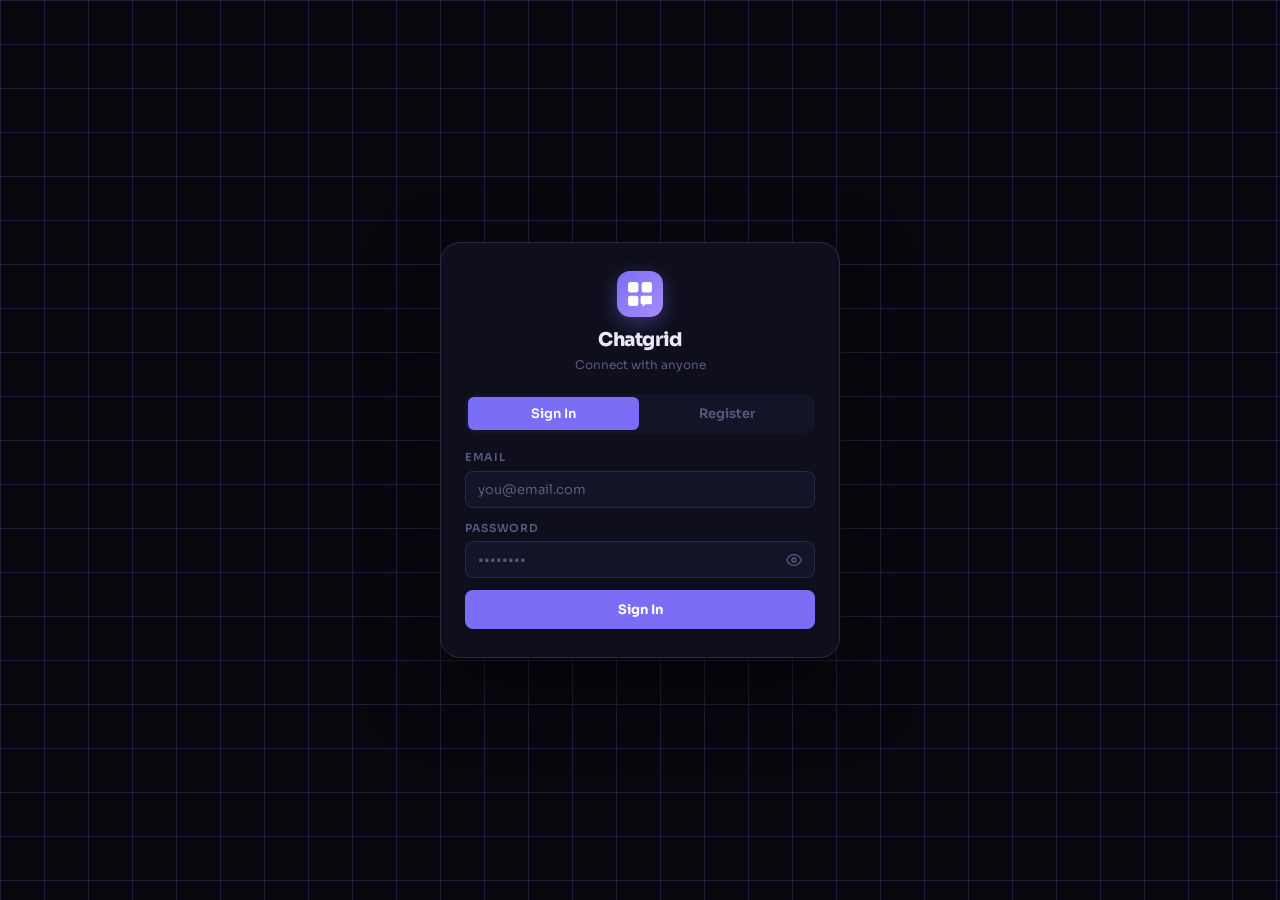
==== index.html @ e4e3095d "Add files via upload" ====
<!DOCTYPE html>
<html lang="en">
<head>
  <meta charset="UTF-8">
  <meta name="viewport" content="width=device-width, initial-scale=1.0">
  <title>Chatgrid</title>
  <link rel="manifest" href="manifest.json">
  <meta name="theme-color" content="#07070e">
  <link rel="apple-touch-icon" href="icon-192.png">
  <link rel="stylesheet" href="style.css">
</head>
<body class="auth-page">

<div class="auth-card">
  <div class="auth-logo">
    <div class="logo-mark">
      <svg width="26" height="26" viewBox="0 0 24 24" fill="white">
        <rect x="1" y="1" width="9.5" height="9.5" rx="2"/>
        <rect x="13.5" y="1" width="9.5" height="9.5" rx="2"/>
        <rect x="1" y="13.5" width="9.5" height="9.5" rx="2"/>
        <path d="M13.5 13.5h9.5v6.5a1.5 1.5 0 01-1.5 1.5H17l-2.5 2.5V21.5h-.5a1.5 1.5 0 01-1.5-1.5v-5a1.5 1.5 0 011.5-1.5z"/>
      </svg>
    </div>
    <h1>Chatgrid</h1>
    <p>Connect with anyone</p>
  </div>

  <div class="error-msg" id="error-msg"></div>

  <!-- STEP A: Email + Password -->
  <div class="step active" data-step="A">
    <div class="auth-tabs">
      <button class="auth-tab active" data-tab="login">Sign In</button>
      <button class="auth-tab" data-tab="register">Register</button>
    </div>

    <form id="login-form">
      <div class="form-group">
        <label>Email</label>
        <input type="email" id="login-email" placeholder="you@email.com" required autocomplete="email">
      </div>
      <div class="form-group">
        <label>Password</label>
        <div class="pw-wrap">
          <input type="password" id="login-password" placeholder="••••••••" required autocomplete="current-password">
          <button type="button" class="eye-btn" onclick="togglePw('login-password',this)" tabindex="-1">
            <svg class="eye-open" viewBox="0 0 24 24" fill="none" stroke="currentColor" stroke-width="2" width="16" height="16"><path d="M1 12s4-8 11-8 11 8 11 8-4 8-11 8-11-8-11-8z"/><circle cx="12" cy="12" r="3"/></svg>
            <svg class="eye-closed" style="display:none" viewBox="0 0 24 24" fill="none" stroke="currentColor" stroke-width="2" width="16" height="16"><path d="M17.94 17.94A10.07 10.07 0 0112 20c-7 0-11-8-11-8a18.45 18.45 0 015.06-5.94M9.9 4.24A9.12 9.12 0 0112 4c7 0 11 8 11 8a18.5 18.5 0 01-2.16 3.19m-6.72-1.07a3 3 0 11-4.24-4.24"/><line x1="1" y1="1" x2="23" y2="23"/></svg>
          </button>
        </div>
      </div>
      <button type="submit" class="btn">Sign In</button>
    </form>

    <form id="register-form" style="display:none">
      <div class="form-group">
        <label>Email</label>
        <input type="email" id="reg-email" placeholder="you@email.com" required autocomplete="email">
      </div>
      <div class="form-group">
        <label>Password</label>
        <div class="pw-wrap">
          <input type="password" id="reg-password" placeholder="Min 6 chars + 1 uppercase" required minlength="6">
          <button type="button" class="eye-btn" onclick="togglePw('reg-password',this)" tabindex="-1">
            <svg class="eye-open" viewBox="0 0 24 24" fill="none" stroke="currentColor" stroke-width="2" width="16" height="16"><path d="M1 12s4-8 11-8 11 8 11 8-4 8-11 8-11-8-11-8z"/><circle cx="12" cy="12" r="3"/></svg>
            <svg class="eye-closed" style="display:none" viewBox="0 0 24 24" fill="none" stroke="currentColor" stroke-width="2" width="16" height="16"><path d="M17.94 17.94A10.07 10.07 0 0112 20c-7 0-11-8-11-8a18.45 18.45 0 015.06-5.94M9.9 4.24A9.12 9.12 0 0112 4c7 0 11 8 11 8a18.5 18.5 0 01-2.16 3.19m-6.72-1.07a3 3 0 11-4.24-4.24"/><line x1="1" y1="1" x2="23" y2="23"/></svg>
          </button>
        </div>
        <div class="pw-hint">Needs at least one uppercase letter (A–Z)</div>
      </div>
      <button type="submit" class="btn">Continue →</button>
    </form>
  </div>

  <!-- STEP B: Avatar + Profile -->
  <div class="step" data-step="B">
    <div class="step-header">
      <h2>Set Up Your Profile</h2>
      <p>Pick an avatar and enter your name</p>
    </div>

    <form id="profile-form">
      <div class="avatar-preview-wrap">
        <img id="avatar-preview" src="" alt="avatar">
      </div>
      <div class="avatar-grid" id="avatar-grid"></div>

      <div class="form-group">
        <label>Name *</label>
        <input type="text" id="prof-name" placeholder="e.g. Juan" required maxlength="40">
      </div>
      <div class="form-group">
        <label>Middle Name <span class="optional">(optional)</span></label>
        <input type="text" id="prof-middle" placeholder="Optional" maxlength="40">
      </div>
      <div class="form-group">
        <label>Surname <span class="optional">(optional)</span></label>
        <input type="text" id="prof-surname" placeholder="Optional" maxlength="40">
      </div>

      <button type="submit" class="btn">Start Chatting ✦</button>
    </form>
  </div>

</div>

<script src="https://cdn.jsdelivr.net/npm/@supabase/supabase-js@2/dist/umd/supabase.min.js"></script>
<script src="config.js"></script>
<script src="app.js"></script>
</body>
</html>
---- style.css ----
/* ============================================================
   CHATGRID v4 — style.css
   ============================================================ */

@import url('https://fonts.googleapis.com/css2?family=Sora:wght@400;500;600;700;800&display=swap');

*, *::before, *::after { box-sizing: border-box; margin: 0; padding: 0; }

:root {
  --bg:      #07070e;
  --surface: #0e0e1c;
  --sur2:    #141428;
  --sur3:    #1a1a32;
  --border:  #1f1f3a;
  --bor2:    #2a2a48;
  --text:    #e8e8f8;
  --muted:   #5a5a80;
  --accent:  #7b6ef6;
  --acc2:    #5a50c8;
  --glow:    rgba(123,110,246,.18);
  --glow2:   rgba(123,110,246,.07);
  --online:  #22d47a;
  --danger:  #f04444;
  --nav-w:   60px;
  --nav-h:   58px;
  --panel-w: 275px;
  --font:    'Sora', system-ui, sans-serif;
  /* mobile keyboard: set by JS to visualViewport.height */
  --vh: 100vh;
}

html { height: 100%; }
body {
  font-family: var(--font);
  background: var(--bg);
  color: var(--text);
  font-size: 14px;
  line-height: 1.5;
  -webkit-font-smoothing: antialiased;
  overflow: hidden;
  height: 100%;
}

/* ============================================================
   AUTH PAGE
   ============================================================ */

.auth-page {
  display: flex; align-items: center; justify-content: center;
  height: var(--vh); overflow-y: auto; padding: 20px;
  background: var(--bg);
  background-image: linear-gradient(var(--border) 1px,transparent 1px), linear-gradient(90deg,var(--border) 1px,transparent 1px);
  background-size: 44px 44px;
}
.auth-card {
  width: 100%; max-width: 400px;
  background: var(--surface); border: 1px solid var(--bor2);
  border-radius: 20px; padding: 28px 24px;
  box-shadow: 0 28px 70px rgba(0,0,0,.55);
}
.auth-logo { text-align: center; margin-bottom: 20px; }
.logo-mark {
  width: 46px; height: 46px;
  background: linear-gradient(135deg, var(--accent), #a78bfa);
  border-radius: 13px; margin: 0 auto 9px;
  display: flex; align-items: center; justify-content: center;
  box-shadow: 0 6px 20px rgba(123,110,246,.4);
}
.auth-logo h1 { font-size: 19px; font-weight: 800; letter-spacing: -.02em; }
.auth-logo p  { font-size: 12px; color: var(--muted); margin-top: 2px; }

.step { display: none; }
.step.active { display: block; }
.auth-tabs { display: flex; background: var(--sur2); border-radius: 9px; padding: 3px; margin-bottom: 16px; gap: 3px; }
.auth-tab { flex: 1; padding: 8px; text-align: center; border-radius: 6px; cursor: pointer; font-size: 13px; font-weight: 600; color: var(--muted); border: none; background: none; font-family: var(--font); transition: all .18s; }
.auth-tab.active { background: var(--accent); color: #fff; }
.step-header { text-align: center; margin-bottom: 14px; }
.step-header h2 { font-size: 16px; font-weight: 800; }
.step-header p  { font-size: 12px; color: var(--muted); margin-top: 3px; }

.form-group { margin-bottom: 12px; }
.form-group label { display: block; font-size: 11px; font-weight: 600; color: var(--muted); text-transform: uppercase; letter-spacing: .06em; margin-bottom: 5px; }
.optional { text-transform: none; font-weight: 400; opacity: .6; }
.form-group input, .form-group select, .form-group textarea {
  width: 100%; background: var(--sur2); border: 1px solid var(--bor2); border-radius: 8px;
  padding: 9px 12px; color: var(--text); font-size: 13px; font-family: var(--font);
  outline: none; transition: border-color .18s, box-shadow .18s; resize: vertical;
}
.form-group input:focus, .form-group select:focus, .form-group textarea:focus {
  border-color: var(--accent); box-shadow: 0 0 0 3px var(--glow);
}
.form-group input::placeholder, .form-group textarea::placeholder { color: var(--muted); }

.pw-wrap { position: relative; }
.pw-wrap input { padding-right: 38px; }
.eye-btn { position: absolute; right: 10px; top: 50%; transform: translateY(-50%); background: none; border: none; cursor: pointer; color: var(--muted); padding: 3px; line-height: 0; transition: color .15s; }
.eye-btn:hover { color: var(--text); }
.pw-hint { font-size: 11px; color: var(--muted); margin-top: 4px; }

.btn { width: 100%; padding: 11px; background: var(--accent); color: #fff; border: none; border-radius: 8px; font-size: 13px; font-weight: 700; cursor: pointer; font-family: var(--font); transition: all .18s; }
.btn:hover { background: var(--acc2); transform: translateY(-1px); }
.btn:active { transform: none; }
.btn:disabled { opacity: .5; cursor: not-allowed; transform: none; }
.error-msg { background: rgba(240,68,68,.07); border: 1px solid rgba(240,68,68,.22); color: #f87171; border-radius: 8px; padding: 9px 12px; font-size: 12px; margin-bottom: 12px; display: none; }

.avatar-preview-wrap { display: flex; justify-content: center; margin-bottom: 12px; }
#avatar-preview, #edit-avatar-preview { width: 70px; height: 70px; border-radius: 50%; background: var(--sur2); border: 3px solid var(--accent); padding: 3px; box-shadow: 0 0 0 5px var(--glow); }
.avatar-grid { display: grid; grid-template-columns: repeat(6, 1fr); gap: 6px; margin-bottom: 14px; }
.av-opt { aspect-ratio: 1; border-radius: 8px; border: 2px solid var(--border); background: var(--sur2); overflow: hidden; cursor: pointer; transition: all .15s; padding: 4px; display: flex; align-items: center; justify-content: center; }
.av-opt:hover { border-color: var(--accent); }
.av-opt.selected { border-color: var(--accent); box-shadow: 0 0 0 3px var(--glow); }
.av-opt img { width: 100%; height: 100%; display: block; }

/* ============================================================
   CHAT LAYOUT
   ============================================================ */

.chat-page {
  display: flex;
  height: var(--vh);    /* KEY: uses JS-set value that accounts for mobile keyboard */
  overflow: hidden;
}

/* Desktop left sidebar */
.nav-sidebar {
  width: var(--nav-w); background: var(--surface); border-right: 1px solid var(--border);
  display: flex; flex-direction: column; align-items: center;
  padding: 12px 0; flex-shrink: 0; z-index: 20;
  transition: none;
}
.nav-logo { width: 34px; height: 34px; background: linear-gradient(135deg,var(--accent),#a78bfa); border-radius: 10px; display: flex; align-items: center; justify-content: center; margin-bottom: 18px; cursor: pointer; box-shadow: 0 4px 12px rgba(123,110,246,.35); }
.nav-items { display: flex; flex-direction: column; gap: 2px; flex: 1; align-items: center; }
.nav-btn { width: 40px; height: 40px; border-radius: 10px; display: flex; flex-direction: column; align-items: center; justify-content: center; cursor: pointer; color: var(--muted); border: none; background: none; gap: 2px; transition: all .15s; position: relative; }
.nav-btn:hover { background: var(--sur2); color: var(--text); }
.nav-btn.active { background: var(--glow); color: var(--accent); }
.nav-btn svg { width: 17px; height: 17px; flex-shrink: 0; }
.nav-label { display: none; }
.nav-badge-wrap { position: relative; display: flex; align-items: center; justify-content: center; }
.nav-badge { position: absolute; top: -6px; right: -8px; background: var(--danger); color: #fff; font-size: 9px; font-weight: 800; border-radius: 10px; padding: 1px 4px; line-height: 1.4; min-width: 14px; text-align: center; }
.nav-btn::after { content: attr(data-tip); position: absolute; left: calc(100% + 10px); background: var(--sur3); border: 1px solid var(--bor2); color: var(--text); padding: 3px 8px; border-radius: 6px; font-size: 11px; white-space: nowrap; pointer-events: none; opacity: 0; transform: translateX(-4px); transition: all .12s; z-index: 100; }
.nav-btn:hover::after { opacity: 1; transform: translateX(0); }
.nav-bottom { display: flex; flex-direction: column; align-items: center; gap: 6px; }
.nav-me { width: 30px; height: 30px; border-radius: 50%; background: var(--sur2); border: 2px solid var(--bor2); overflow: hidden; cursor: pointer; transition: border-color .18s; }
.nav-me:hover { border-color: var(--accent); }
.nav-me img { width: 100%; height: 100%; display: block; }
.nav-logout { width: 30px; height: 30px; border-radius: 8px; border: none; background: transparent; color: var(--muted); cursor: pointer; display: flex; align-items: center; justify-content: center; transition: all .15s; }
.nav-logout:hover { background: rgba(240,68,68,.1); color: var(--danger); }
.brand-tag { font-size: 9px; color: var(--muted); opacity: .45; text-align: center; padding: 0 4px; line-height: 1.3; }

.main-content { flex: 1; overflow: hidden; display: flex; position: relative; }
.panel { display: none; flex: 1; height: 100%; flex-direction: column; }
.panel.active { display: flex; }

.panel-hdr { display: flex; align-items: center; gap: 9px; padding: 0 14px; border-bottom: 1px solid var(--border); background: var(--surface); flex-shrink: 0; height: 50px; }
.panel-hdr h2 { font-size: 14px; font-weight: 700; }
.hdr-right { margin-left: auto; display: flex; align-items: center; gap: 6px; }
.online-pill { display: flex; align-items: center; gap: 5px; font-size: 11px; color: var(--muted); background: var(--sur2); padding: 3px 8px; border-radius: 20px; border: 1px solid var(--border); }
.dot-green { width: 6px; height: 6px; background: var(--online); border-radius: 50%; }

.icon-btn { width: 28px; height: 28px; border-radius: 7px; background: var(--sur2); border: 1px solid var(--bor2); color: var(--text); cursor: pointer; display: flex; align-items: center; justify-content: center; font-size: 11px; font-family: var(--font); font-weight: 600; transition: all .15s; }
.icon-btn:hover { background: var(--accent); border-color: var(--accent); color: #fff; }
.back-btn { width: 28px; height: 28px; border-radius: 7px; background: var(--sur2); border: none; color: var(--text); cursor: pointer; display: flex; align-items: center; justify-content: center; transition: background .15s; flex-shrink: 0; }
.back-btn:hover { background: var(--bor2); }

/* ============================================================
   MESSAGES
   ============================================================ */

.messages-area {
  flex: 1;
  overflow-y: auto;
  -webkit-overflow-scrolling: touch;   /* smooth iOS scroll */
  padding: 12px 13px;
  display: flex; flex-direction: column; gap: 7px;
}
.messages-area::-webkit-scrollbar { width: 3px; }
.messages-area::-webkit-scrollbar-thumb { background: var(--bor2); border-radius: 3px; }

.msg { display: flex; align-items: flex-start; gap: 7px; animation: msgIn .18s ease; }
.msg.mine { flex-direction: row-reverse; }
@keyframes msgIn { from { opacity:0; transform:translateY(5px); } }

.msg-av-wrap { cursor: pointer; flex-shrink: 0; }
.msg-av { width: 30px; height: 30px; border-radius: 50%; background: var(--sur2); overflow: hidden; }
.msg-av img { width: 100%; height: 100%; display: block; }

.msg-body { max-width: 72%; }
.msg-meta { display: flex; align-items: center; gap: 5px; margin-bottom: 3px; font-size: 11px; color: var(--muted); }
.msg.mine .msg-meta { flex-direction: row-reverse; }
.msg-name { font-weight: 600; color: var(--text); font-size: 11px; cursor: pointer; }
.msg-name:hover { color: var(--accent); }

.msg-bubble {
  background: var(--sur2); border: 1px solid var(--border);
  border-radius: 12px 12px 12px 3px;
  padding: 8px 11px; font-size: 13px; line-height: 1.5;
  word-break: break-word;
}
.msg.mine .msg-bubble {
  background: var(--accent); border-color: var(--accent);
  border-radius: 12px 12px 3px 12px; color: #fff;
}
.msg-img { max-width: 200px; max-height: 200px; border-radius: 8px; display: block; cursor: zoom-in; margin-top: 4px; object-fit: cover; }

/* ============================================================
   CHAT FOOTER — CRITICAL FOR MOBILE
   ============================================================ */

.chat-footer {
  padding: 8px 11px;
  border-top: 1px solid var(--border);
  background: var(--surface);
  flex-shrink: 0;            /* never squish */
  /* padding for iPhone notch bottom */
  padding-bottom: max(8px, env(safe-area-inset-bottom));
}
.input-row {
  display: flex; align-items: center; gap: 6px;
  background: var(--sur2); border: 1px solid var(--bor2);
  border-radius: 22px; padding: 6px 6px 6px 11px;
  transition: border-color .16s;
}
.input-row:focus-within { border-color: var(--accent); }
.input-row input { flex: 1; background: none; border: none; outline: none; color: var(--text); font-size: 13px; font-family: var(--font); min-width: 0; }
.input-row input::placeholder { color: var(--muted); }
.img-upload-btn { color: var(--muted); cursor: pointer; flex-shrink: 0; display: flex; align-items: center; transition: color .15s; }
.img-upload-btn:hover { color: var(--accent); }
.voice-record-btn { background: none; border: none; padding: 0; }
.send-btn { width: 30px; height: 30px; background: var(--accent); border: none; border-radius: 50%; color: #fff; cursor: pointer; display: flex; align-items: center; justify-content: center; transition: background .15s; flex-shrink: 0; }
.send-btn:hover { background: var(--acc2); }

/* Voice recording bar */
.voice-bar { display: flex; align-items: center; gap: 8px; margin-top: 7px; padding: 6px 10px; background: rgba(240,68,68,.08); border: 1px solid rgba(240,68,68,.2); border-radius: 10px; }
.voice-indicator { display: flex; align-items: center; gap: 6px; flex: 1; font-size: 12px; font-weight: 600; color: var(--danger); }
.voice-dot { width: 8px; height: 8px; background: var(--danger); border-radius: 50%; animation: pulse .8s infinite; }
@keyframes pulse { 0%,100%{opacity:1} 50%{opacity:.3} }
.btn-danger-sm { padding: 4px 10px; background: transparent; border: 1px solid var(--danger); color: var(--danger); border-radius: 6px; font-size: 11px; font-weight: 700; cursor: pointer; font-family: var(--font); transition: all .15s; }
.btn-danger-sm:hover { background: var(--danger); color: #fff; }
.btn-accent-sm { padding: 4px 10px; background: var(--accent); border: none; color: #fff; border-radius: 6px; font-size: 11px; font-weight: 700; cursor: pointer; font-family: var(--font); transition: background .15s; }
.btn-accent-sm:hover { background: var(--acc2); }
.btn-ghost-sm { padding: 5px 10px; background: transparent; border: 1px solid var(--bor2); color: var(--muted); border-radius: 6px; font-size: 11px; cursor: pointer; font-family: var(--font); }

/* ============================================================
   PRIVATE CHAT PANEL
   ============================================================ */

#private-panel, #groups-panel { flex-direction: row; }

.convo-sidebar { width: var(--panel-w); flex-shrink: 0; border-right: 1px solid var(--border); display: flex; flex-direction: column; background: var(--surface); transition: transform .28s cubic-bezier(.4,0,.2,1); }
.convo-search { padding: 7px 10px; border-bottom: 1px solid var(--border); }
.convo-search input { width: 100%; background: var(--sur2); border: 1px solid var(--bor2); border-radius: 20px; padding: 7px 12px; color: var(--text); font-size: 12px; font-family: var(--font); outline: none; transition: border-color .15s; }
.convo-search input:focus { border-color: var(--accent); }
.convo-list { flex: 1; overflow-y: auto; -webkit-overflow-scrolling: touch; }
.convo-empty { padding: 20px 13px; font-size: 12px; color: var(--muted); text-align: center; line-height: 1.8; }

.convo-item { display: flex; align-items: center; gap: 10px; padding: 9px 12px; cursor: pointer; transition: background .12s; border-bottom: 1px solid var(--border); }
.convo-item:hover { background: var(--sur2); }
.convo-item.active { background: var(--glow2); border-left: 2px solid var(--accent); }
.convo-av { width: 38px; height: 38px; border-radius: 50%; background: var(--sur2); overflow: hidden; flex-shrink: 0; display: flex; align-items: center; justify-content: center; }
.convo-av.sm { width: 28px; height: 28px; }
.convo-av img { width: 100%; height: 100%; display: block; object-fit: cover; }
.convo-info { flex: 1; min-width: 0; }
.convo-name { font-size: 13px; font-weight: 600; white-space: nowrap; overflow: hidden; text-overflow: ellipsis; }
.convo-preview { font-size: 11px; color: var(--muted); margin-top: 1px; white-space: nowrap; overflow: hidden; text-overflow: ellipsis; }

.chat-thread { flex: 1; display: flex; flex-direction: column; overflow: hidden; }
.thread-empty { flex: 1; display: flex; flex-direction: column; align-items: center; justify-content: center; color: var(--muted); gap: 9px; }
.thread-empty span { font-size: 13px; }

/* ============================================================
   BORDER STYLES — Avatar + Bubble
   ============================================================ */

/* Base avatar border ring */
.avatar-border-ring { display: inline-block; border-radius: 50%; padding: 3px; }
.avatar-border-ring img, .avatar-border-ring > img { width: 80px; height: 80px; border-radius: 50%; display: block; object-fit: cover; }

/* msg-av with border (smaller) */
.msg-av.border-none { border: none; }
.msg-av.border-golden { border: 2px solid #f5c518; box-shadow: 0 0 6px #f5c518; }
.msg-av.border-fire   { border: 2px solid #ff4500; box-shadow: 0 0 6px #ff4500; animation: firePulse 1.2s ease-in-out infinite; }
.msg-av.border-violet { border: 2px solid #9b59b6; box-shadow: 0 0 6px #9b59b6; }
.msg-av.border-flowers { border: 2px solid #ff85a1; box-shadow: 0 0 6px #ff85a1; }
.msg-av.border-rainbow { border: 2px solid transparent; background-image: linear-gradient(var(--sur2),var(--sur2)), linear-gradient(135deg,#f00,#ff7f00,#ff0,#0f0,#00f,#8b00ff); background-origin: border-box; background-clip: padding-box, border-box; animation: rainbowSpin 3s linear infinite; }
.msg-av.border-neon   { border: 2px solid #00ff88; box-shadow: 0 0 8px #00ff88; animation: neonPulse 1.5s ease-in-out infinite; }

/* Full-size avatar border rings */
.border-ring-none { border: 3px solid var(--accent); box-shadow: 0 0 0 5px var(--glow); }
.border-ring-golden { border: 3px solid #f5c518; box-shadow: 0 0 0 4px rgba(245,197,24,.2), 0 0 16px rgba(245,197,24,.5); animation: goldenShimmer 2s ease-in-out infinite; }
.border-ring-fire   { border: 3px solid #ff4500; box-shadow: 0 0 0 4px rgba(255,69,0,.15), 0 0 20px rgba(255,69,0,.5); animation: firePulse 1.2s ease-in-out infinite; }
.border-ring-violet { border: 3px solid #9b59b6; box-shadow: 0 0 0 4px rgba(155,89,182,.2), 0 0 14px rgba(155,89,182,.5); animation: violetGlow 2s ease-in-out infinite; }
.border-ring-flowers { border: 3px solid #ff85a1; box-shadow: 0 0 0 4px rgba(255,133,161,.2), 0 0 12px rgba(255,133,161,.4); animation: flowerPulse 2.5s ease-in-out infinite; }
.border-ring-rainbow { border: 3px solid transparent; background-image: linear-gradient(var(--sur2),var(--sur2)), conic-gradient(from 0deg, #f00,#ff7f00,#ff0,#0f0,#00f,#8b00ff,#f00); background-origin: border-box; background-clip: padding-box, border-box; animation: rainbowSpin 3s linear infinite; }
.border-ring-neon   { border: 3px solid #00ff88; box-shadow: 0 0 0 3px rgba(0,255,136,.15), 0 0 18px rgba(0,255,136,.6); animation: neonPulse 1.5s ease-in-out infinite; }

@keyframes goldenShimmer { 0%,100%{box-shadow:0 0 0 4px rgba(245,197,24,.2),0 0 16px rgba(245,197,24,.5)} 50%{box-shadow:0 0 0 6px rgba(245,197,24,.35),0 0 26px rgba(245,197,24,.8)} }
@keyframes firePulse     { 0%,100%{box-shadow:0 0 0 4px rgba(255,69,0,.15),0 0 20px rgba(255,69,0,.5)} 50%{box-shadow:0 0 0 7px rgba(255,69,0,.3),0 0 30px rgba(255,150,0,.8)} }
@keyframes violetGlow    { 0%,100%{box-shadow:0 0 0 4px rgba(155,89,182,.2),0 0 14px rgba(155,89,182,.5)} 50%{box-shadow:0 0 0 6px rgba(155,89,182,.35),0 0 24px rgba(155,89,182,.8)} }
@keyframes flowerPulse   { 0%,100%{box-shadow:0 0 0 4px rgba(255,133,161,.2),0 0 12px rgba(255,133,161,.4)} 50%{box-shadow:0 0 0 6px rgba(255,133,161,.4),0 0 20px rgba(255,133,161,.7)} }
@keyframes rainbowSpin   { to{background-image:linear-gradient(var(--sur2),var(--sur2)),conic-gradient(from 360deg,#f00,#ff7f00,#ff0,#0f0,#00f,#8b00ff,#f00)} }
@keyframes neonPulse     { 0%,100%{box-shadow:0 0 0 3px rgba(0,255,136,.15),0 0 18px rgba(0,255,136,.6)} 50%{box-shadow:0 0 0 5px rgba(0,255,136,.3),0 0 30px rgba(0,255,136,.9)} }

/* Message bubble borders (VIP) */
.msg-bubble.border-bubble-golden { border-color: rgba(245,197,24,.4); box-shadow: 0 0 8px rgba(245,197,24,.2); }
.msg-bubble.border-bubble-fire   { border-color: rgba(255,69,0,.4); box-shadow: 0 0 8px rgba(255,69,0,.2); }
.msg-bubble.border-bubble-violet { border-color: rgba(155,89,182,.4); box-shadow: 0 0 8px rgba(155,89,182,.2); }
.msg-bubble.border-bubble-flowers { border-color: rgba(255,133,161,.4); box-shadow: 0 0 8px rgba(255,133,161,.2); }
.msg-bubble.border-bubble-rainbow { border-image: conic-gradient(from 0deg,#f00,#ff7f00,#ff0,#0f0,#00f,#8b00ff,#f00) 1; animation: rainbowSpin 3s linear infinite; }
.msg-bubble.border-bubble-neon   { border-color: rgba(0,255,136,.4); box-shadow: 0 0 8px rgba(0,255,136,.25); }

/* Border chip in edit */
.border-chips { display: grid; grid-template-columns: repeat(3,1fr); gap: 7px; }
.border-chip {
  display: flex; flex-direction: column; align-items: center; gap: 5px;
  padding: 10px 6px; border-radius: 10px;
  border: 2px solid var(--bor2); background: var(--sur2);
  cursor: pointer; font-size: 11px; font-weight: 600;
  transition: all .15s; position: relative; text-align: center;
}
.border-chip:hover:not(.locked) { border-color: var(--accent); }
.border-chip.active { border-color: var(--accent); background: var(--glow); }
.border-chip.locked { opacity: .5; cursor: not-allowed; }
.chip-lock { position: absolute; top: 4px; right: 4px; font-size: 10px; }
.border-chip-preview { width: 28px; height: 28px; border-radius: 50%; background: var(--sur3); }

/* ============================================================
   MY PROFILE PANEL
   ============================================================ */

#profile-panel { flex-direction: column; }
.profile-scroll { flex: 1; overflow-y: auto; -webkit-overflow-scrolling: touch; }
.profile-wrap { padding: 20px 18px; max-width: 480px; margin: 0 auto; }

.pv-avatar-wrap { display: flex; justify-content: center; margin-bottom: 10px; }
.pv-code { text-align: center; font-size: 12px; color: var(--accent); font-weight: 700; margin-bottom: 3px; }
.pv-name { text-align: center; font-size: 20px; font-weight: 800; letter-spacing: -.02em; margin-bottom: 5px; }
.pv-bio  { text-align: center; font-size: 13px; color: var(--muted); line-height: 1.6; margin-bottom: 10px; }
.pv-types { display: flex; flex-wrap: wrap; gap: 5px; justify-content: center; margin-bottom: 16px; }
.type-tag { background: var(--sur2); border: 1px solid var(--bor2); border-radius: 20px; padding: 3px 10px; font-size: 11px; font-weight: 600; }

/* Posts */
.post-composer { background: var(--surface); border: 1px solid var(--border); border-radius: 12px; padding: 12px; margin-bottom: 14px; }
.post-composer textarea { width: 100%; background: var(--sur2); border: 1px solid var(--bor2); border-radius: 8px; padding: 8px 11px; color: var(--text); font-size: 13px; font-family: var(--font); outline: none; resize: none; transition: border-color .15s; }
.post-composer textarea:focus { border-color: var(--accent); }
.post-composer-row { display: flex; align-items: center; gap: 8px; margin-top: 8px; }
.posts-feed { display: flex; flex-direction: column; gap: 10px; }
.post-card { background: var(--surface); border: 1px solid var(--border); border-radius: 10px; padding: 12px; }
.post-text { font-size: 13px; line-height: 1.6; margin-bottom: 8px; word-break: break-word; }
.post-img  { width: 100%; max-height: 240px; border-radius: 8px; object-fit: cover; cursor: zoom-in; }
.post-time { font-size: 11px; color: var(--muted); margin-top: 7px; }

/* Edit mode */
.type-chips { display: flex; flex-wrap: wrap; gap: 6px; }
.type-chip { padding: 5px 10px; border-radius: 20px; border: 1px solid var(--bor2); background: var(--sur2); font-size: 11px; font-weight: 600; cursor: pointer; transition: all .15s; }
.type-chip.active { background: var(--accent); border-color: var(--accent); color: #fff; }
.type-chip:hover:not(.active) { border-color: var(--accent); }

.locked-feature { display: flex; flex-direction: column; gap: 5px; background: var(--sur2); border: 1px solid var(--bor2); border-radius: 10px; padding: 12px; font-size: 13px; margin-bottom: 4px; }
.lock-badge { display: inline-block; font-size: 11px; color: var(--muted); font-weight: 600; }

.photo-upload-btn { display: flex; align-items: center; gap: 8px; background: var(--sur2); border: 1px solid var(--bor2); border-radius: 8px; padding: 8px 12px; cursor: pointer; font-size: 13px; color: var(--text); transition: border-color .15s; }
.photo-upload-btn:hover { border-color: var(--accent); }

/* ============================================================
   PROFILE STALK MODAL
   ============================================================ */

.stalk-av-wrap { display: flex; justify-content: center; margin-bottom: 8px; }
.stalk-code  { text-align: center; font-size: 12px; color: var(--accent); font-weight: 700; margin-bottom: 3px; }
.stalk-name  { text-align: center; font-size: 18px; font-weight: 800; margin-bottom: 5px; }
.stalk-bio   { text-align: center; font-size: 12px; color: var(--muted); line-height: 1.6; margin-bottom: 10px; }
.stalk-types { display: flex; flex-wrap: wrap; gap: 5px; justify-content: center; margin-bottom: 12px; }
.stalk-posts { display: flex; flex-direction: column; gap: 8px; max-height: 260px; overflow-y: auto; }
.modal-profile-box { max-height: 85vh; overflow-y: auto; }

/* ============================================================
   ABOUT
   ============================================================ */

#about-panel { flex-direction: column; overflow: hidden; }
.about-scroll { flex: 1; overflow-y: auto; -webkit-overflow-scrolling: touch; }
.about-wrap { padding: 22px 16px; max-width: 480px; margin: 0 auto; }
.theme-toggle-bar { display: flex; align-items: center; gap: 8px; margin-bottom: 18px; }
.tgl-label { font-size: 12px; color: var(--muted); }
.toggle-switch { position: relative; width: 34px; height: 19px; }
.toggle-switch input { display: none; }
.tgl-track { position: absolute; inset: 0; background: var(--bor2); border-radius: 20px; cursor: pointer; transition: background .2s; }
.toggle-switch input:checked + .tgl-track { background: var(--accent); }
.tgl-track::after { content: ''; position: absolute; width: 13px; height: 13px; background: #fff; border-radius: 50%; top: 3px; left: 3px; transition: transform .2s; }
.toggle-switch input:checked + .tgl-track::after { transform: translateX(15px); }
.about-hero { text-align: center; margin-bottom: 18px; }
.about-icon { width: 52px; height: 52px; background: linear-gradient(135deg,var(--accent),#a78bfa); border-radius: 15px; margin: 0 auto 9px; display: flex; align-items: center; justify-content: center; box-shadow: 0 8px 24px rgba(123,110,246,.4); }
.about-hero h1 { font-size: 22px; font-weight: 800; letter-spacing: -.03em; }
.about-hero p  { color: var(--muted); font-size: 12px; margin-top: 3px; }
.about-card { background: var(--surface); border: 1px solid var(--border); border-radius: 12px; padding: 13px 15px; margin-bottom: 10px; }
.about-card h3 { font-size: 10px; font-weight: 700; color: var(--muted); text-transform: uppercase; letter-spacing: .08em; margin-bottom: 9px; }
.about-card p { font-size: 13px; line-height: 1.7; }
.games-grid { display: grid; grid-template-columns: repeat(4,1fr); gap: 7px; }
.game-box { display: flex; flex-direction: column; align-items: center; border-radius: 9px; overflow: hidden; border: 1px solid var(--border); text-decoration: none; color: inherit; transition: all .18s; }
.game-box:hover { border-color: var(--accent); transform: translateY(-2px); box-shadow: 0 5px 16px rgba(0,0,0,.4); }
.game-thumb { width: 100%; aspect-ratio: 1; background: linear-gradient(135deg,var(--gc)); display: flex; align-items: center; justify-content: center; font-size: 22px; }
.game-name { padding: 4px 3px; font-size: 10px; font-weight: 700; text-align: center; background: var(--sur2); width: 100%; }

/* ============================================================
   MODALS
   ============================================================ */

.modal-overlay { position: fixed; inset: 0; background: rgba(0,0,0,.65); display: flex; align-items: center; justify-content: center; z-index: 200; padding: 16px; }
.modal-box { background: var(--surface); border: 1px solid var(--bor2); border-radius: 16px; padding: 20px 20px 18px; width: 100%; max-width: 340px; position: relative; box-shadow: 0 24px 60px rgba(0,0,0,.6); }
.modal-hdr { display: flex; align-items: center; margin-bottom: 6px; }
.modal-hdr h3 { font-size: 15px; font-weight: 800; }
.modal-close { margin-left: auto; background: none; border: none; color: var(--muted); font-size: 15px; cursor: pointer; line-height: 1; transition: color .15s; }
.modal-close:hover { color: var(--text); }
.modal-sub { font-size: 12px; color: var(--muted); margin-bottom: 12px; }
.code-input-wrap { display: flex; align-items: center; }
.code-prefix { background: var(--sur2); border: 1px solid var(--bor2); border-right: none; border-radius: 8px 0 0 8px; padding: 9px 10px; font-size: 14px; font-weight: 700; color: var(--accent); }
.code-input-wrap input { border-radius: 0 8px 8px 0 !important; font-family: 'Courier New',monospace !important; font-size: 15px !important; font-weight: 700 !important; letter-spacing: .08em; }
.search-err { font-size: 12px; color: var(--muted); text-align: center; padding: 10px 0; }
.search-result-card { display: flex; align-items: center; gap: 10px; background: var(--sur2); border: 1px solid var(--bor2); border-radius: 10px; padding: 9px; margin-bottom: 10px; }
.src-av { width: 40px; height: 40px; border-radius: 50%; background: var(--sur3); object-fit: cover; }
.src-info { flex: 1; min-width: 0; }
.src-name { font-size: 13px; font-weight: 700; }
.src-code { font-size: 11px; color: var(--accent); }
.btn-sm { padding: 5px 12px; background: var(--accent); color: #fff; border: none; border-radius: 6px; font-size: 11px; font-weight: 700; cursor: pointer; font-family: var(--font); transition: background .15s; flex-shrink: 0; }
.btn-sm:hover { background: var(--acc2); }

/* ============================================================
   UTILS
   ============================================================ */

.spinner { width: 19px; height: 19px; border: 2px solid var(--bor2); border-top-color: var(--accent); border-radius: 50%; animation: spin .65s linear infinite; margin: 28px auto; }
@keyframes spin { to { transform: rotate(360deg); } }
.pwa-install-btn { color: var(--online) !important; border-color: var(--online) !important; }

/* About light mode */
body.about-light .about-scroll { background: #f0f0fa; }
body.about-light .about-card   { background: #fff; border-color: #e0e0ef; }
body.about-light .about-card h3 { color: #9090b0; }
body.about-light .about-card p  { color: #222; }
body.about-light .about-hero h1 { color: #111; }
body.about-light .game-name     { background: #fff; color: #111; }

/* ============================================================
   MOBILE — bottom nav + sliding panels
   ============================================================ */

@media (max-width: 640px) {

  .nav-sidebar {
    position: fixed;
    bottom: 0; left: 0; right: 0;
    width: 100%;
    height: calc(var(--nav-h) + env(safe-area-inset-bottom));
    flex-direction: row;
    border-right: none;
    border-top: 1px solid var(--border);
    padding: 0 4px env(safe-area-inset-bottom);
    z-index: 50;
  }
  .nav-logo   { display: none; }
  .nav-bottom { flex-direction: row; align-items: center; gap: 4px; padding: 0 4px; }
  .brand-tag  { display: none; }
  .nav-logout { width: 26px; height: 26px; }
  .nav-me     { width: 26px; height: 26px; }
  .nav-items  { flex-direction: row; justify-content: space-around; align-items: center; gap: 0; }
  .nav-btn {
    width: auto; min-width: 44px; flex: 1;
    height: var(--nav-h); border-radius: 0;
    font-size: 9px; gap: 2px;
  }
  .nav-btn::after { display: none; }
  .nav-btn svg { width: 19px; height: 19px; }
  .nav-label { display: block; font-size: 9px; font-weight: 600; color: inherit; line-height: 1; }
  .nav-btn.active { background: none; color: var(--accent); }

  /* Main fills remaining height ABOVE nav */
  .main-content {
    height: calc(var(--vh) - var(--nav-h) - env(safe-area-inset-bottom));
    flex-direction: column;
  }

  /* All panels stack */
  .panel { position: absolute; top: 0; left: 0; width: 100%; height: 100%; }
  .panel.active { display: flex; z-index: 1; }

  /* Private + Groups: convo list and thread as sliding layers */
  #private-panel, #groups-panel {
    flex-direction: column; position: relative;
  }
  .convo-sidebar {
    position: absolute; top: 0; left: 0;
    width: 100%; height: 100%; z-index: 2;
    border-right: none;
    transform: translateX(0);
    transition: transform .28s cubic-bezier(.4,0,.2,1);
  }
  .chat-thread {
    position: absolute; top: 0; left: 0;
    width: 100%; height: 100%; z-index: 1;
    background: var(--bg);
    transform: translateX(100%);
    transition: transform .28s cubic-bezier(.4,0,.2,1);
    display: flex; flex-direction: column;
  }

  /* Thread-open state → slide */
  #private-panel.thread-open .convo-sidebar,
  #groups-panel.thread-open .convo-sidebar { transform: translateX(-100%); }
  #private-panel.thread-open .chat-thread,
  #groups-panel.thread-open .chat-thread { transform: translateX(0); z-index: 3; }

  /* Bigger touch targets for messages */
  .msg-body { max-width: 84%; }
  .msg-img  { max-width: 170px; max-height: 170px; }

  /* Avatar grid: 4 per row on mobile */
  .avatar-grid { grid-template-columns: repeat(4, 1fr); }

  /* Border chips: 2 per row on mobile */
  .border-chips { grid-template-columns: repeat(2, 1fr); }

  /* Profile */
  .profile-wrap, .about-wrap { padding: 14px 12px; }
}

/* Desktop: hide back btn (not needed) */
@media (min-width: 641px) {
  .back-btn { display: none; }
}
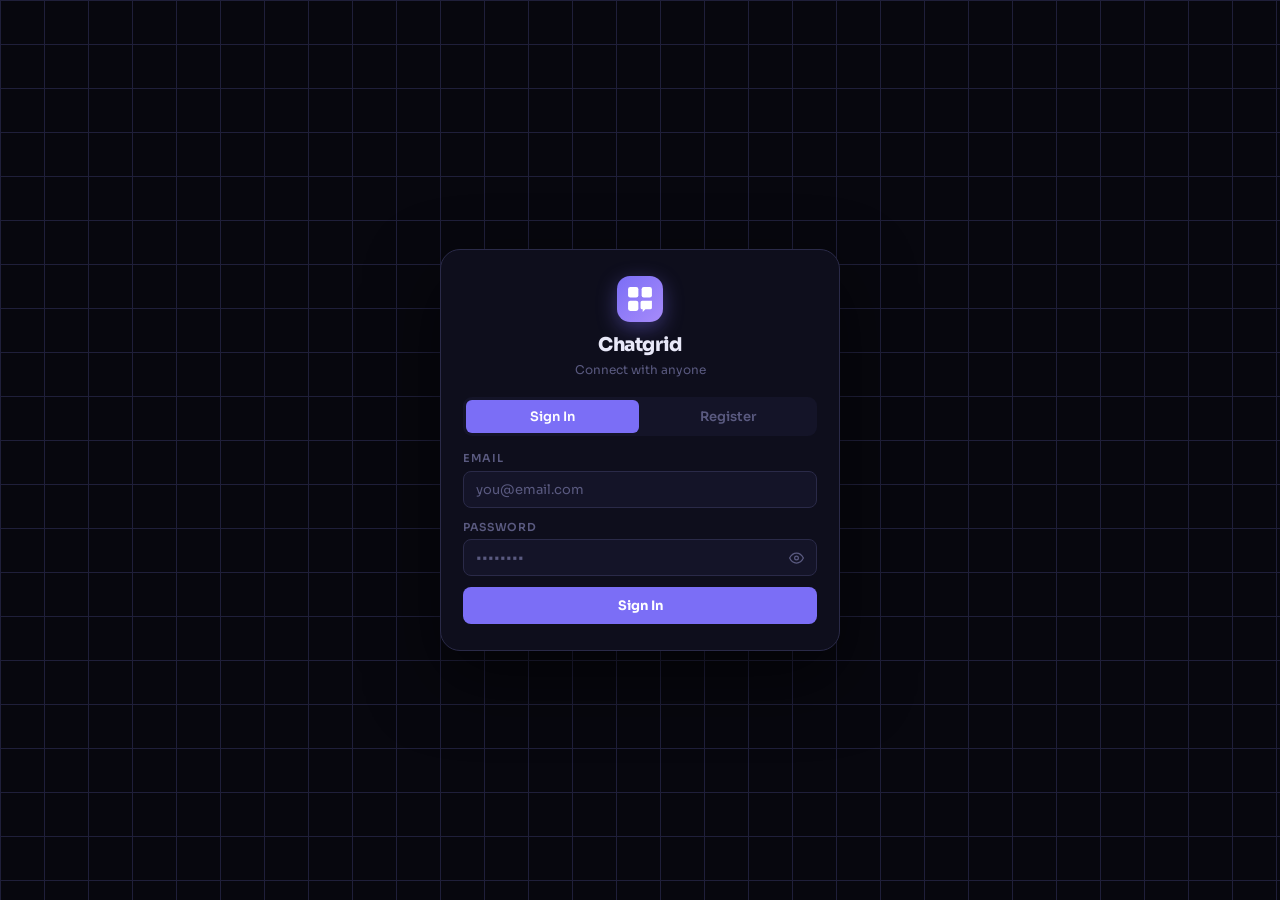
==== commit a2bda1cb: "Add files via upload" ====
--- a/index.html
+++ b/index.html
@@ -27,7 +27,7 @@
 
   <div class="error-msg" id="error-msg"></div>
 
-  <!-- STEP A: Email + Password -->
+  <!-- STEP A -->
   <div class="step active" data-step="A">
     <div class="auth-tabs">
       <button class="auth-tab active" data-tab="login">Sign In</button>
@@ -44,8 +44,8 @@
         <div class="pw-wrap">
           <input type="password" id="login-password" placeholder="••••••••" required autocomplete="current-password">
           <button type="button" class="eye-btn" onclick="togglePw('login-password',this)" tabindex="-1">
-            <svg class="eye-open" viewBox="0 0 24 24" fill="none" stroke="currentColor" stroke-width="2" width="16" height="16"><path d="M1 12s4-8 11-8 11 8 11 8-4 8-11 8-11-8-11-8z"/><circle cx="12" cy="12" r="3"/></svg>
-            <svg class="eye-closed" style="display:none" viewBox="0 0 24 24" fill="none" stroke="currentColor" stroke-width="2" width="16" height="16"><path d="M17.94 17.94A10.07 10.07 0 0112 20c-7 0-11-8-11-8a18.45 18.45 0 015.06-5.94M9.9 4.24A9.12 9.12 0 0112 4c7 0 11 8 11 8a18.5 18.5 0 01-2.16 3.19m-6.72-1.07a3 3 0 11-4.24-4.24"/><line x1="1" y1="1" x2="23" y2="23"/></svg>
+            <svg class="eye-open" viewBox="0 0 24 24" fill="none" stroke="currentColor" stroke-width="2" width="15" height="15"><path d="M1 12s4-8 11-8 11 8 11 8-4 8-11 8-11-8-11-8z"/><circle cx="12" cy="12" r="3"/></svg>
+            <svg class="eye-closed" style="display:none" viewBox="0 0 24 24" fill="none" stroke="currentColor" stroke-width="2" width="15" height="15"><path d="M17.94 17.94A10.07 10.07 0 0112 20c-7 0-11-8-11-8a18.45 18.45 0 015.06-5.94M9.9 4.24A9.12 9.12 0 0112 4c7 0 11 8 11 8a18.5 18.5 0 01-2.16 3.19m-6.72-1.07a3 3 0 11-4.24-4.24"/><line x1="1" y1="1" x2="23" y2="23"/></svg>
           </button>
         </div>
       </div>
@@ -62,8 +62,8 @@
         <div class="pw-wrap">
           <input type="password" id="reg-password" placeholder="Min 6 chars + 1 uppercase" required minlength="6">
           <button type="button" class="eye-btn" onclick="togglePw('reg-password',this)" tabindex="-1">
-            <svg class="eye-open" viewBox="0 0 24 24" fill="none" stroke="currentColor" stroke-width="2" width="16" height="16"><path d="M1 12s4-8 11-8 11 8 11 8-4 8-11 8-11-8-11-8z"/><circle cx="12" cy="12" r="3"/></svg>
-            <svg class="eye-closed" style="display:none" viewBox="0 0 24 24" fill="none" stroke="currentColor" stroke-width="2" width="16" height="16"><path d="M17.94 17.94A10.07 10.07 0 0112 20c-7 0-11-8-11-8a18.45 18.45 0 015.06-5.94M9.9 4.24A9.12 9.12 0 0112 4c7 0 11 8 11 8a18.5 18.5 0 01-2.16 3.19m-6.72-1.07a3 3 0 11-4.24-4.24"/><line x1="1" y1="1" x2="23" y2="23"/></svg>
+            <svg class="eye-open" viewBox="0 0 24 24" fill="none" stroke="currentColor" stroke-width="2" width="15" height="15"><path d="M1 12s4-8 11-8 11 8 11 8-4 8-11 8-11-8-11-8z"/><circle cx="12" cy="12" r="3"/></svg>
+            <svg class="eye-closed" style="display:none" viewBox="0 0 24 24" fill="none" stroke="currentColor" stroke-width="2" width="15" height="15"><path d="M17.94 17.94A10.07 10.07 0 0112 20c-7 0-11-8-11-8a18.45 18.45 0 015.06-5.94M9.9 4.24A9.12 9.12 0 0112 4c7 0 11 8 11 8a18.5 18.5 0 01-2.16 3.19m-6.72-1.07a3 3 0 11-4.24-4.24"/><line x1="1" y1="1" x2="23" y2="23"/></svg>
           </button>
         </div>
         <div class="pw-hint">Needs at least one uppercase letter (A–Z)</div>
@@ -76,17 +76,22 @@
   <div class="step" data-step="B">
     <div class="step-header">
       <h2>Set Up Your Profile</h2>
-      <p>Pick an avatar and enter your name</p>
+      <p>Pick an avatar and enter your details</p>
     </div>
 
     <form id="profile-form">
-      <div class="avatar-preview-wrap">
-        <img id="avatar-preview" src="" alt="avatar">
+      <!-- Profile photo upload -->
+      <div class="photo-upload-group">
+        <label class="photo-upload-ring" id="photo-upload-ring" title="Upload photo">
+          <input type="file" id="photo-file-reg" accept="image/*" style="display:none" onchange="previewRegPhoto(this)">
+          <img id="avatar-preview" src="" alt="avatar">
+          <div class="photo-upload-overlay">📷</div>
+        </label>
+        <div class="avatar-grid" id="avatar-grid"></div>
       </div>
-      <div class="avatar-grid" id="avatar-grid"></div>
 
       <div class="form-group">
-        <label>Name *</label>
+        <label>First Name *</label>
         <input type="text" id="prof-name" placeholder="e.g. Juan" required maxlength="40">
       </div>
       <div class="form-group">
@@ -94,10 +99,9 @@
         <input type="text" id="prof-middle" placeholder="Optional" maxlength="40">
       </div>
       <div class="form-group">
-        <label>Surname <span class="optional">(optional)</span></label>
-        <input type="text" id="prof-surname" placeholder="Optional" maxlength="40">
+        <label>Surname *</label>
+        <input type="text" id="prof-surname" placeholder="e.g. dela Cruz" required maxlength="40">
       </div>
-
       <button type="submit" class="btn">Start Chatting ✦</button>
     </form>
   </div>
--- a/style.css
+++ b/style.css
@@ -1,5 +1,5 @@
 /* ============================================================
-   CHATGRID v4 — style.css
+   CHATGRID v5 — style.css
    ============================================================ */
 
 @import url('https://fonts.googleapis.com/css2?family=Sora:wght@400;500;600;700;800&display=swap');
@@ -23,507 +23,425 @@
   --danger:  #f04444;
   --nav-w:   60px;
   --nav-h:   58px;
-  --panel-w: 275px;
+  --panel-w: 272px;
   --font:    'Sora', system-ui, sans-serif;
-  /* mobile keyboard: set by JS to visualViewport.height */
   --vh: 100vh;
 }
 
 html { height: 100%; }
 body {
   font-family: var(--font);
-  background: var(--bg);
-  color: var(--text);
-  font-size: 14px;
-  line-height: 1.5;
+  background: var(--bg); color: var(--text);
+  font-size: 14px; line-height: 1.5;
   -webkit-font-smoothing: antialiased;
-  overflow: hidden;
-  height: 100%;
-}
-
-/* ============================================================
-   AUTH PAGE
-   ============================================================ */
-
+  overflow: hidden; height: 100%;
+}
+
+/* ============================================================
+   AUTH
+   ============================================================ */
 .auth-page {
   display: flex; align-items: center; justify-content: center;
   height: var(--vh); overflow-y: auto; padding: 20px;
   background: var(--bg);
-  background-image: linear-gradient(var(--border) 1px,transparent 1px), linear-gradient(90deg,var(--border) 1px,transparent 1px);
+  background-image: linear-gradient(var(--border) 1px,transparent 1px),linear-gradient(90deg,var(--border) 1px,transparent 1px);
   background-size: 44px 44px;
 }
-.auth-card {
-  width: 100%; max-width: 400px;
-  background: var(--surface); border: 1px solid var(--bor2);
-  border-radius: 20px; padding: 28px 24px;
-  box-shadow: 0 28px 70px rgba(0,0,0,.55);
-}
-.auth-logo { text-align: center; margin-bottom: 20px; }
-.logo-mark {
-  width: 46px; height: 46px;
-  background: linear-gradient(135deg, var(--accent), #a78bfa);
-  border-radius: 13px; margin: 0 auto 9px;
-  display: flex; align-items: center; justify-content: center;
-  box-shadow: 0 6px 20px rgba(123,110,246,.4);
-}
-.auth-logo h1 { font-size: 19px; font-weight: 800; letter-spacing: -.02em; }
-.auth-logo p  { font-size: 12px; color: var(--muted); margin-top: 2px; }
-
-.step { display: none; }
-.step.active { display: block; }
-.auth-tabs { display: flex; background: var(--sur2); border-radius: 9px; padding: 3px; margin-bottom: 16px; gap: 3px; }
-.auth-tab { flex: 1; padding: 8px; text-align: center; border-radius: 6px; cursor: pointer; font-size: 13px; font-weight: 600; color: var(--muted); border: none; background: none; font-family: var(--font); transition: all .18s; }
-.auth-tab.active { background: var(--accent); color: #fff; }
-.step-header { text-align: center; margin-bottom: 14px; }
-.step-header h2 { font-size: 16px; font-weight: 800; }
-.step-header p  { font-size: 12px; color: var(--muted); margin-top: 3px; }
-
-.form-group { margin-bottom: 12px; }
-.form-group label { display: block; font-size: 11px; font-weight: 600; color: var(--muted); text-transform: uppercase; letter-spacing: .06em; margin-bottom: 5px; }
-.optional { text-transform: none; font-weight: 400; opacity: .6; }
-.form-group input, .form-group select, .form-group textarea {
-  width: 100%; background: var(--sur2); border: 1px solid var(--bor2); border-radius: 8px;
-  padding: 9px 12px; color: var(--text); font-size: 13px; font-family: var(--font);
-  outline: none; transition: border-color .18s, box-shadow .18s; resize: vertical;
-}
-.form-group input:focus, .form-group select:focus, .form-group textarea:focus {
-  border-color: var(--accent); box-shadow: 0 0 0 3px var(--glow);
-}
-.form-group input::placeholder, .form-group textarea::placeholder { color: var(--muted); }
-
-.pw-wrap { position: relative; }
-.pw-wrap input { padding-right: 38px; }
-.eye-btn { position: absolute; right: 10px; top: 50%; transform: translateY(-50%); background: none; border: none; cursor: pointer; color: var(--muted); padding: 3px; line-height: 0; transition: color .15s; }
-.eye-btn:hover { color: var(--text); }
-.pw-hint { font-size: 11px; color: var(--muted); margin-top: 4px; }
-
-.btn { width: 100%; padding: 11px; background: var(--accent); color: #fff; border: none; border-radius: 8px; font-size: 13px; font-weight: 700; cursor: pointer; font-family: var(--font); transition: all .18s; }
-.btn:hover { background: var(--acc2); transform: translateY(-1px); }
-.btn:active { transform: none; }
-.btn:disabled { opacity: .5; cursor: not-allowed; transform: none; }
-.error-msg { background: rgba(240,68,68,.07); border: 1px solid rgba(240,68,68,.22); color: #f87171; border-radius: 8px; padding: 9px 12px; font-size: 12px; margin-bottom: 12px; display: none; }
-
-.avatar-preview-wrap { display: flex; justify-content: center; margin-bottom: 12px; }
-#avatar-preview, #edit-avatar-preview { width: 70px; height: 70px; border-radius: 50%; background: var(--sur2); border: 3px solid var(--accent); padding: 3px; box-shadow: 0 0 0 5px var(--glow); }
-.avatar-grid { display: grid; grid-template-columns: repeat(6, 1fr); gap: 6px; margin-bottom: 14px; }
-.av-opt { aspect-ratio: 1; border-radius: 8px; border: 2px solid var(--border); background: var(--sur2); overflow: hidden; cursor: pointer; transition: all .15s; padding: 4px; display: flex; align-items: center; justify-content: center; }
-.av-opt:hover { border-color: var(--accent); }
-.av-opt.selected { border-color: var(--accent); box-shadow: 0 0 0 3px var(--glow); }
-.av-opt img { width: 100%; height: 100%; display: block; }
+.auth-card { width:100%; max-width:400px; background:var(--surface); border:1px solid var(--bor2); border-radius:20px; padding:26px 22px; box-shadow:0 28px 70px rgba(0,0,0,.55); }
+.auth-logo { text-align:center; margin-bottom:18px; }
+.logo-mark { width:46px; height:46px; background:linear-gradient(135deg,var(--accent),#a78bfa); border-radius:13px; margin:0 auto 9px; display:flex; align-items:center; justify-content:center; box-shadow:0 6px 20px rgba(123,110,246,.4); }
+.auth-logo h1 { font-size:19px; font-weight:800; letter-spacing:-.02em; }
+.auth-logo p  { font-size:12px; color:var(--muted); margin-top:2px; }
+.step { display:none; }
+.step.active { display:block; }
+.auth-tabs { display:flex; background:var(--sur2); border-radius:9px; padding:3px; margin-bottom:14px; gap:3px; }
+.auth-tab { flex:1; padding:8px; text-align:center; border-radius:6px; cursor:pointer; font-size:13px; font-weight:600; color:var(--muted); border:none; background:none; font-family:var(--font); transition:all .18s; }
+.auth-tab.active { background:var(--accent); color:#fff; }
+.step-header { text-align:center; margin-bottom:12px; }
+.step-header h2 { font-size:15px; font-weight:800; }
+.step-header p  { font-size:12px; color:var(--muted); margin-top:3px; }
+.form-group { margin-bottom:11px; }
+.form-group label { display:block; font-size:11px; font-weight:600; color:var(--muted); text-transform:uppercase; letter-spacing:.06em; margin-bottom:4px; }
+.optional { text-transform:none; font-weight:400; opacity:.6; }
+.form-group input, .form-group textarea, .form-group select {
+  width:100%; background:var(--sur2); border:1px solid var(--bor2); border-radius:8px;
+  padding:9px 12px; color:var(--text); font-size:13px; font-family:var(--font);
+  outline:none; transition:border-color .18s, box-shadow .18s; resize:vertical;
+}
+.form-group input:focus, .form-group textarea:focus { border-color:var(--accent); box-shadow:0 0 0 3px var(--glow); }
+.form-group input::placeholder, .form-group textarea::placeholder { color:var(--muted); }
+.pw-wrap { position:relative; }
+.pw-wrap input { padding-right:38px; }
+.eye-btn { position:absolute; right:10px; top:50%; transform:translateY(-50%); background:none; border:none; cursor:pointer; color:var(--muted); padding:3px; line-height:0; transition:color .15s; }
+.eye-btn:hover { color:var(--text); }
+.pw-hint { font-size:11px; color:var(--muted); margin-top:4px; }
+.btn { width:100%; padding:10px; background:var(--accent); color:#fff; border:none; border-radius:8px; font-size:13px; font-weight:700; cursor:pointer; font-family:var(--font); transition:all .18s; }
+.btn:hover { background:var(--acc2); transform:translateY(-1px); }
+.btn:active { transform:none; }
+.btn:disabled { opacity:.5; cursor:not-allowed; transform:none; }
+.error-msg { background:rgba(240,68,68,.07); border:1px solid rgba(240,68,68,.22); color:#f87171; border-radius:8px; padding:9px 12px; font-size:12px; margin-bottom:11px; display:none; }
+
+/* Photo upload on register */
+.photo-upload-group { display:flex; flex-direction:column; align-items:center; margin-bottom:14px; }
+.photo-upload-ring { position:relative; width:72px; height:72px; border-radius:50%; cursor:pointer; display:block; }
+.photo-upload-ring img { width:72px; height:72px; border-radius:50%; border:3px solid var(--accent); object-fit:cover; display:block; }
+.photo-upload-overlay { position:absolute; inset:0; border-radius:50%; background:rgba(0,0,0,.4); display:flex; align-items:center; justify-content:center; font-size:18px; opacity:0; transition:opacity .2s; }
+.photo-upload-ring:hover .photo-upload-overlay { opacity:1; }
+
+.avatar-grid { display:grid; grid-template-columns:repeat(6,1fr); gap:5px; margin-top:10px; }
+.av-opt { aspect-ratio:1; border-radius:8px; border:2px solid var(--border); background:var(--sur2); overflow:hidden; cursor:pointer; transition:all .15s; padding:4px; display:flex; align-items:center; justify-content:center; }
+.av-opt:hover { border-color:var(--accent); }
+.av-opt.selected { border-color:var(--accent); box-shadow:0 0 0 3px var(--glow); }
+.av-opt img { width:100%; height:100%; display:block; }
 
 /* ============================================================
    CHAT LAYOUT
    ============================================================ */
-
-.chat-page {
-  display: flex;
-  height: var(--vh);    /* KEY: uses JS-set value that accounts for mobile keyboard */
-  overflow: hidden;
-}
-
-/* Desktop left sidebar */
+.chat-page { display:flex; height:var(--vh); overflow:hidden; }
+
 .nav-sidebar {
-  width: var(--nav-w); background: var(--surface); border-right: 1px solid var(--border);
-  display: flex; flex-direction: column; align-items: center;
-  padding: 12px 0; flex-shrink: 0; z-index: 20;
-  transition: none;
-}
-.nav-logo { width: 34px; height: 34px; background: linear-gradient(135deg,var(--accent),#a78bfa); border-radius: 10px; display: flex; align-items: center; justify-content: center; margin-bottom: 18px; cursor: pointer; box-shadow: 0 4px 12px rgba(123,110,246,.35); }
-.nav-items { display: flex; flex-direction: column; gap: 2px; flex: 1; align-items: center; }
-.nav-btn { width: 40px; height: 40px; border-radius: 10px; display: flex; flex-direction: column; align-items: center; justify-content: center; cursor: pointer; color: var(--muted); border: none; background: none; gap: 2px; transition: all .15s; position: relative; }
-.nav-btn:hover { background: var(--sur2); color: var(--text); }
-.nav-btn.active { background: var(--glow); color: var(--accent); }
-.nav-btn svg { width: 17px; height: 17px; flex-shrink: 0; }
-.nav-label { display: none; }
-.nav-badge-wrap { position: relative; display: flex; align-items: center; justify-content: center; }
-.nav-badge { position: absolute; top: -6px; right: -8px; background: var(--danger); color: #fff; font-size: 9px; font-weight: 800; border-radius: 10px; padding: 1px 4px; line-height: 1.4; min-width: 14px; text-align: center; }
-.nav-btn::after { content: attr(data-tip); position: absolute; left: calc(100% + 10px); background: var(--sur3); border: 1px solid var(--bor2); color: var(--text); padding: 3px 8px; border-radius: 6px; font-size: 11px; white-space: nowrap; pointer-events: none; opacity: 0; transform: translateX(-4px); transition: all .12s; z-index: 100; }
-.nav-btn:hover::after { opacity: 1; transform: translateX(0); }
-.nav-bottom { display: flex; flex-direction: column; align-items: center; gap: 6px; }
-.nav-me { width: 30px; height: 30px; border-radius: 50%; background: var(--sur2); border: 2px solid var(--bor2); overflow: hidden; cursor: pointer; transition: border-color .18s; }
-.nav-me:hover { border-color: var(--accent); }
-.nav-me img { width: 100%; height: 100%; display: block; }
-.nav-logout { width: 30px; height: 30px; border-radius: 8px; border: none; background: transparent; color: var(--muted); cursor: pointer; display: flex; align-items: center; justify-content: center; transition: all .15s; }
-.nav-logout:hover { background: rgba(240,68,68,.1); color: var(--danger); }
-.brand-tag { font-size: 9px; color: var(--muted); opacity: .45; text-align: center; padding: 0 4px; line-height: 1.3; }
-
-.main-content { flex: 1; overflow: hidden; display: flex; position: relative; }
-.panel { display: none; flex: 1; height: 100%; flex-direction: column; }
-.panel.active { display: flex; }
-
-.panel-hdr { display: flex; align-items: center; gap: 9px; padding: 0 14px; border-bottom: 1px solid var(--border); background: var(--surface); flex-shrink: 0; height: 50px; }
-.panel-hdr h2 { font-size: 14px; font-weight: 700; }
-.hdr-right { margin-left: auto; display: flex; align-items: center; gap: 6px; }
-.online-pill { display: flex; align-items: center; gap: 5px; font-size: 11px; color: var(--muted); background: var(--sur2); padding: 3px 8px; border-radius: 20px; border: 1px solid var(--border); }
-.dot-green { width: 6px; height: 6px; background: var(--online); border-radius: 50%; }
-
-.icon-btn { width: 28px; height: 28px; border-radius: 7px; background: var(--sur2); border: 1px solid var(--bor2); color: var(--text); cursor: pointer; display: flex; align-items: center; justify-content: center; font-size: 11px; font-family: var(--font); font-weight: 600; transition: all .15s; }
-.icon-btn:hover { background: var(--accent); border-color: var(--accent); color: #fff; }
-.back-btn { width: 28px; height: 28px; border-radius: 7px; background: var(--sur2); border: none; color: var(--text); cursor: pointer; display: flex; align-items: center; justify-content: center; transition: background .15s; flex-shrink: 0; }
-.back-btn:hover { background: var(--bor2); }
+  width:var(--nav-w); background:var(--surface); border-right:1px solid var(--border);
+  display:flex; flex-direction:column; align-items:center;
+  padding:12px 0; flex-shrink:0; z-index:20;
+}
+.nav-logo { width:34px; height:34px; background:linear-gradient(135deg,var(--accent),#a78bfa); border-radius:10px; display:flex; align-items:center; justify-content:center; margin-bottom:16px; cursor:pointer; box-shadow:0 4px 12px rgba(123,110,246,.35); }
+.nav-items { display:flex; flex-direction:column; gap:2px; flex:1; align-items:center; }
+.nav-btn { width:40px; height:40px; border-radius:10px; display:flex; flex-direction:column; align-items:center; justify-content:center; cursor:pointer; color:var(--muted); border:none; background:none; gap:2px; transition:all .15s; position:relative; }
+.nav-btn:hover { background:var(--sur2); color:var(--text); }
+.nav-btn.active { background:var(--glow); color:var(--accent); }
+.nav-btn svg { width:17px; height:17px; flex-shrink:0; }
+.nav-label { display:none; }
+.nav-badge-wrap { position:relative; display:flex; align-items:center; justify-content:center; }
+.nav-badge { position:absolute; top:-6px; right:-8px; background:var(--danger); color:#fff; font-size:9px; font-weight:800; border-radius:10px; padding:1px 4px; line-height:1.4; min-width:14px; text-align:center; }
+.nav-btn::after { content:attr(data-tip); position:absolute; left:calc(100% + 10px); background:var(--sur3); border:1px solid var(--bor2); color:var(--text); padding:3px 8px; border-radius:6px; font-size:11px; white-space:nowrap; pointer-events:none; opacity:0; transform:translateX(-4px); transition:all .12s; z-index:100; }
+.nav-btn:hover::after { opacity:1; transform:translateX(0); }
+.nav-bottom { display:flex; flex-direction:column; align-items:center; gap:6px; }
+.nav-me { width:30px; height:30px; border-radius:50%; background:var(--sur2); border:2px solid var(--bor2); overflow:hidden; cursor:pointer; transition:border-color .18s; }
+.nav-me:hover { border-color:var(--accent); }
+.nav-me img { width:100%; height:100%; display:block; object-fit:cover; }
+.nav-logout { width:30px; height:30px; border-radius:8px; border:none; background:transparent; color:var(--muted); cursor:pointer; display:flex; align-items:center; justify-content:center; transition:all .15s; }
+.nav-logout:hover { background:rgba(240,68,68,.1); color:var(--danger); }
+.brand-tag { font-size:9px; color:var(--muted); opacity:.45; text-align:center; padding:0 4px; line-height:1.3; }
+
+.main-content { flex:1; overflow:hidden; display:flex; position:relative; }
+.panel { display:none; flex:1; height:100%; flex-direction:column; }
+.panel.active { display:flex; }
+
+.panel-hdr { display:flex; align-items:center; gap:9px; padding:0 13px; border-bottom:1px solid var(--border); background:var(--surface); flex-shrink:0; height:50px; position:relative; }
+.panel-hdr h2 { font-size:14px; font-weight:700; }
+.hdr-right { margin-left:auto; display:flex; align-items:center; gap:6px; }
+.online-pill { display:flex; align-items:center; gap:5px; font-size:11px; color:var(--muted); background:var(--sur2); padding:3px 8px; border-radius:20px; border:1px solid var(--border); }
+.dot-green { width:6px; height:6px; background:var(--online); border-radius:50%; }
+
+.icon-btn { width:28px; height:28px; border-radius:7px; background:var(--sur2); border:1px solid var(--bor2); color:var(--text); cursor:pointer; display:flex; align-items:center; justify-content:center; font-size:13px; font-family:var(--font); font-weight:700; transition:all .15s; }
+.icon-btn:hover { background:var(--accent); border-color:var(--accent); color:#fff; }
+.back-btn { width:28px; height:28px; border-radius:7px; background:var(--sur2); border:none; color:var(--text); cursor:pointer; display:flex; align-items:center; justify-content:center; font-size:18px; font-weight:700; transition:background .15s; flex-shrink:0; }
+.back-btn:hover { background:var(--bor2); }
+
+/* 3-dot menu */
+.dot-menu { position:absolute; right:13px; top:52px; background:var(--surface); border:1px solid var(--bor2); border-radius:10px; z-index:50; overflow:hidden; box-shadow:0 8px 24px rgba(0,0,0,.5); min-width:160px; }
+.dot-menu button { display:block; width:100%; text-align:left; background:none; border:none; padding:10px 14px; font-size:13px; font-family:var(--font); color:var(--text); cursor:pointer; transition:background .12s; }
+.dot-menu button:hover { background:var(--sur2); }
 
 /* ============================================================
    MESSAGES
    ============================================================ */
-
-.messages-area {
-  flex: 1;
-  overflow-y: auto;
-  -webkit-overflow-scrolling: touch;   /* smooth iOS scroll */
-  padding: 12px 13px;
-  display: flex; flex-direction: column; gap: 7px;
-}
-.messages-area::-webkit-scrollbar { width: 3px; }
-.messages-area::-webkit-scrollbar-thumb { background: var(--bor2); border-radius: 3px; }
-
-.msg { display: flex; align-items: flex-start; gap: 7px; animation: msgIn .18s ease; }
-.msg.mine { flex-direction: row-reverse; }
-@keyframes msgIn { from { opacity:0; transform:translateY(5px); } }
-
-.msg-av-wrap { cursor: pointer; flex-shrink: 0; }
-.msg-av { width: 30px; height: 30px; border-radius: 50%; background: var(--sur2); overflow: hidden; }
-.msg-av img { width: 100%; height: 100%; display: block; }
-
-.msg-body { max-width: 72%; }
-.msg-meta { display: flex; align-items: center; gap: 5px; margin-bottom: 3px; font-size: 11px; color: var(--muted); }
-.msg.mine .msg-meta { flex-direction: row-reverse; }
-.msg-name { font-weight: 600; color: var(--text); font-size: 11px; cursor: pointer; }
-.msg-name:hover { color: var(--accent); }
-
-.msg-bubble {
-  background: var(--sur2); border: 1px solid var(--border);
-  border-radius: 12px 12px 12px 3px;
-  padding: 8px 11px; font-size: 13px; line-height: 1.5;
-  word-break: break-word;
-}
-.msg.mine .msg-bubble {
-  background: var(--accent); border-color: var(--accent);
-  border-radius: 12px 12px 3px 12px; color: #fff;
-}
-.msg-img { max-width: 200px; max-height: 200px; border-radius: 8px; display: block; cursor: zoom-in; margin-top: 4px; object-fit: cover; }
-
-/* ============================================================
-   CHAT FOOTER — CRITICAL FOR MOBILE
-   ============================================================ */
-
+.messages-area { flex:1; overflow-y:auto; -webkit-overflow-scrolling:touch; padding:11px 12px; display:flex; flex-direction:column; gap:7px; }
+.messages-area::-webkit-scrollbar { width:3px; }
+.messages-area::-webkit-scrollbar-thumb { background:var(--bor2); border-radius:3px; }
+
+.msg { display:flex; align-items:flex-start; gap:7px; animation:msgIn .18s ease; }
+.msg.mine { flex-direction:row-reverse; }
+@keyframes msgIn { from{opacity:0;transform:translateY(5px)} }
+
+.msg-av-wrap { cursor:pointer; flex-shrink:0; }
+.msg-av { width:30px; height:30px; border-radius:50%; background:var(--sur2); overflow:hidden; }
+.msg-av img { width:100%; height:100%; display:block; object-fit:cover; }
+.msg-body { max-width:72%; }
+.msg-meta { display:flex; align-items:center; gap:5px; margin-bottom:3px; font-size:11px; color:var(--muted); }
+.msg.mine .msg-meta { flex-direction:row-reverse; }
+.msg-name { font-weight:600; color:var(--text); font-size:11px; cursor:pointer; }
+.msg-name:hover { color:var(--accent); }
+.msg-bubble { background:var(--sur2); border:1px solid var(--border); border-radius:12px 12px 12px 3px; padding:8px 11px; font-size:13px; line-height:1.5; word-break:break-word; }
+.msg.mine .msg-bubble { background:var(--accent); border-color:var(--accent); border-radius:12px 12px 3px 12px; color:#fff; }
+.msg-img { max-width:200px; max-height:200px; border-radius:8px; display:block; cursor:zoom-in; margin-top:4px; object-fit:cover; }
+.chat-link { color:var(--online); text-underline-offset:2px; }
+.msg.mine .chat-link { color:#d4ffed; }
+
+/* Badges */
+.user-badge { font-size:13px; line-height:1; cursor:default; }
+
+/* Seen bar */
+.seen-bar { font-size:11px; color:var(--muted); text-align:right; padding:2px 14px 4px; }
+
+/* Typing */
+#thread-typing { min-height:13px; }
+
+/* ============================================================
+   CHAT FOOTER — MOBILE KEY
+   ============================================================ */
 .chat-footer {
-  padding: 8px 11px;
-  border-top: 1px solid var(--border);
-  background: var(--surface);
-  flex-shrink: 0;            /* never squish */
-  /* padding for iPhone notch bottom */
-  padding-bottom: max(8px, env(safe-area-inset-bottom));
-}
-.input-row {
-  display: flex; align-items: center; gap: 6px;
-  background: var(--sur2); border: 1px solid var(--bor2);
-  border-radius: 22px; padding: 6px 6px 6px 11px;
-  transition: border-color .16s;
-}
-.input-row:focus-within { border-color: var(--accent); }
-.input-row input { flex: 1; background: none; border: none; outline: none; color: var(--text); font-size: 13px; font-family: var(--font); min-width: 0; }
-.input-row input::placeholder { color: var(--muted); }
-.img-upload-btn { color: var(--muted); cursor: pointer; flex-shrink: 0; display: flex; align-items: center; transition: color .15s; }
-.img-upload-btn:hover { color: var(--accent); }
-.voice-record-btn { background: none; border: none; padding: 0; }
-.send-btn { width: 30px; height: 30px; background: var(--accent); border: none; border-radius: 50%; color: #fff; cursor: pointer; display: flex; align-items: center; justify-content: center; transition: background .15s; flex-shrink: 0; }
-.send-btn:hover { background: var(--acc2); }
-
-/* Voice recording bar */
-.voice-bar { display: flex; align-items: center; gap: 8px; margin-top: 7px; padding: 6px 10px; background: rgba(240,68,68,.08); border: 1px solid rgba(240,68,68,.2); border-radius: 10px; }
-.voice-indicator { display: flex; align-items: center; gap: 6px; flex: 1; font-size: 12px; font-weight: 600; color: var(--danger); }
-.voice-dot { width: 8px; height: 8px; background: var(--danger); border-radius: 50%; animation: pulse .8s infinite; }
-@keyframes pulse { 0%,100%{opacity:1} 50%{opacity:.3} }
-.btn-danger-sm { padding: 4px 10px; background: transparent; border: 1px solid var(--danger); color: var(--danger); border-radius: 6px; font-size: 11px; font-weight: 700; cursor: pointer; font-family: var(--font); transition: all .15s; }
-.btn-danger-sm:hover { background: var(--danger); color: #fff; }
-.btn-accent-sm { padding: 4px 10px; background: var(--accent); border: none; color: #fff; border-radius: 6px; font-size: 11px; font-weight: 700; cursor: pointer; font-family: var(--font); transition: background .15s; }
-.btn-accent-sm:hover { background: var(--acc2); }
-.btn-ghost-sm { padding: 5px 10px; background: transparent; border: 1px solid var(--bor2); color: var(--muted); border-radius: 6px; font-size: 11px; cursor: pointer; font-family: var(--font); }
-
-/* ============================================================
-   PRIVATE CHAT PANEL
-   ============================================================ */
-
-#private-panel, #groups-panel { flex-direction: row; }
-
-.convo-sidebar { width: var(--panel-w); flex-shrink: 0; border-right: 1px solid var(--border); display: flex; flex-direction: column; background: var(--surface); transition: transform .28s cubic-bezier(.4,0,.2,1); }
-.convo-search { padding: 7px 10px; border-bottom: 1px solid var(--border); }
-.convo-search input { width: 100%; background: var(--sur2); border: 1px solid var(--bor2); border-radius: 20px; padding: 7px 12px; color: var(--text); font-size: 12px; font-family: var(--font); outline: none; transition: border-color .15s; }
-.convo-search input:focus { border-color: var(--accent); }
-.convo-list { flex: 1; overflow-y: auto; -webkit-overflow-scrolling: touch; }
-.convo-empty { padding: 20px 13px; font-size: 12px; color: var(--muted); text-align: center; line-height: 1.8; }
-
-.convo-item { display: flex; align-items: center; gap: 10px; padding: 9px 12px; cursor: pointer; transition: background .12s; border-bottom: 1px solid var(--border); }
-.convo-item:hover { background: var(--sur2); }
-.convo-item.active { background: var(--glow2); border-left: 2px solid var(--accent); }
-.convo-av { width: 38px; height: 38px; border-radius: 50%; background: var(--sur2); overflow: hidden; flex-shrink: 0; display: flex; align-items: center; justify-content: center; }
-.convo-av.sm { width: 28px; height: 28px; }
-.convo-av img { width: 100%; height: 100%; display: block; object-fit: cover; }
-.convo-info { flex: 1; min-width: 0; }
-.convo-name { font-size: 13px; font-weight: 600; white-space: nowrap; overflow: hidden; text-overflow: ellipsis; }
-.convo-preview { font-size: 11px; color: var(--muted); margin-top: 1px; white-space: nowrap; overflow: hidden; text-overflow: ellipsis; }
-
-.chat-thread { flex: 1; display: flex; flex-direction: column; overflow: hidden; }
-.thread-empty { flex: 1; display: flex; flex-direction: column; align-items: center; justify-content: center; color: var(--muted); gap: 9px; }
-.thread-empty span { font-size: 13px; }
-
-/* ============================================================
-   BORDER STYLES — Avatar + Bubble
-   ============================================================ */
-
-/* Base avatar border ring */
-.avatar-border-ring { display: inline-block; border-radius: 50%; padding: 3px; }
-.avatar-border-ring img, .avatar-border-ring > img { width: 80px; height: 80px; border-radius: 50%; display: block; object-fit: cover; }
-
-/* msg-av with border (smaller) */
-.msg-av.border-none { border: none; }
-.msg-av.border-golden { border: 2px solid #f5c518; box-shadow: 0 0 6px #f5c518; }
-.msg-av.border-fire   { border: 2px solid #ff4500; box-shadow: 0 0 6px #ff4500; animation: firePulse 1.2s ease-in-out infinite; }
-.msg-av.border-violet { border: 2px solid #9b59b6; box-shadow: 0 0 6px #9b59b6; }
-.msg-av.border-flowers { border: 2px solid #ff85a1; box-shadow: 0 0 6px #ff85a1; }
-.msg-av.border-rainbow { border: 2px solid transparent; background-image: linear-gradient(var(--sur2),var(--sur2)), linear-gradient(135deg,#f00,#ff7f00,#ff0,#0f0,#00f,#8b00ff); background-origin: border-box; background-clip: padding-box, border-box; animation: rainbowSpin 3s linear infinite; }
-.msg-av.border-neon   { border: 2px solid #00ff88; box-shadow: 0 0 8px #00ff88; animation: neonPulse 1.5s ease-in-out infinite; }
-
-/* Full-size avatar border rings */
-.border-ring-none { border: 3px solid var(--accent); box-shadow: 0 0 0 5px var(--glow); }
-.border-ring-golden { border: 3px solid #f5c518; box-shadow: 0 0 0 4px rgba(245,197,24,.2), 0 0 16px rgba(245,197,24,.5); animation: goldenShimmer 2s ease-in-out infinite; }
-.border-ring-fire   { border: 3px solid #ff4500; box-shadow: 0 0 0 4px rgba(255,69,0,.15), 0 0 20px rgba(255,69,0,.5); animation: firePulse 1.2s ease-in-out infinite; }
-.border-ring-violet { border: 3px solid #9b59b6; box-shadow: 0 0 0 4px rgba(155,89,182,.2), 0 0 14px rgba(155,89,182,.5); animation: violetGlow 2s ease-in-out infinite; }
-.border-ring-flowers { border: 3px solid #ff85a1; box-shadow: 0 0 0 4px rgba(255,133,161,.2), 0 0 12px rgba(255,133,161,.4); animation: flowerPulse 2.5s ease-in-out infinite; }
-.border-ring-rainbow { border: 3px solid transparent; background-image: linear-gradient(var(--sur2),var(--sur2)), conic-gradient(from 0deg, #f00,#ff7f00,#ff0,#0f0,#00f,#8b00ff,#f00); background-origin: border-box; background-clip: padding-box, border-box; animation: rainbowSpin 3s linear infinite; }
-.border-ring-neon   { border: 3px solid #00ff88; box-shadow: 0 0 0 3px rgba(0,255,136,.15), 0 0 18px rgba(0,255,136,.6); animation: neonPulse 1.5s ease-in-out infinite; }
-
-@keyframes goldenShimmer { 0%,100%{box-shadow:0 0 0 4px rgba(245,197,24,.2),0 0 16px rgba(245,197,24,.5)} 50%{box-shadow:0 0 0 6px rgba(245,197,24,.35),0 0 26px rgba(245,197,24,.8)} }
-@keyframes firePulse     { 0%,100%{box-shadow:0 0 0 4px rgba(255,69,0,.15),0 0 20px rgba(255,69,0,.5)} 50%{box-shadow:0 0 0 7px rgba(255,69,0,.3),0 0 30px rgba(255,150,0,.8)} }
-@keyframes violetGlow    { 0%,100%{box-shadow:0 0 0 4px rgba(155,89,182,.2),0 0 14px rgba(155,89,182,.5)} 50%{box-shadow:0 0 0 6px rgba(155,89,182,.35),0 0 24px rgba(155,89,182,.8)} }
-@keyframes flowerPulse   { 0%,100%{box-shadow:0 0 0 4px rgba(255,133,161,.2),0 0 12px rgba(255,133,161,.4)} 50%{box-shadow:0 0 0 6px rgba(255,133,161,.4),0 0 20px rgba(255,133,161,.7)} }
-@keyframes rainbowSpin   { to{background-image:linear-gradient(var(--sur2),var(--sur2)),conic-gradient(from 360deg,#f00,#ff7f00,#ff0,#0f0,#00f,#8b00ff,#f00)} }
-@keyframes neonPulse     { 0%,100%{box-shadow:0 0 0 3px rgba(0,255,136,.15),0 0 18px rgba(0,255,136,.6)} 50%{box-shadow:0 0 0 5px rgba(0,255,136,.3),0 0 30px rgba(0,255,136,.9)} }
-
-/* Message bubble borders (VIP) */
-.msg-bubble.border-bubble-golden { border-color: rgba(245,197,24,.4); box-shadow: 0 0 8px rgba(245,197,24,.2); }
-.msg-bubble.border-bubble-fire   { border-color: rgba(255,69,0,.4); box-shadow: 0 0 8px rgba(255,69,0,.2); }
-.msg-bubble.border-bubble-violet { border-color: rgba(155,89,182,.4); box-shadow: 0 0 8px rgba(155,89,182,.2); }
-.msg-bubble.border-bubble-flowers { border-color: rgba(255,133,161,.4); box-shadow: 0 0 8px rgba(255,133,161,.2); }
-.msg-bubble.border-bubble-rainbow { border-image: conic-gradient(from 0deg,#f00,#ff7f00,#ff0,#0f0,#00f,#8b00ff,#f00) 1; animation: rainbowSpin 3s linear infinite; }
-.msg-bubble.border-bubble-neon   { border-color: rgba(0,255,136,.4); box-shadow: 0 0 8px rgba(0,255,136,.25); }
-
-/* Border chip in edit */
-.border-chips { display: grid; grid-template-columns: repeat(3,1fr); gap: 7px; }
-.border-chip {
-  display: flex; flex-direction: column; align-items: center; gap: 5px;
-  padding: 10px 6px; border-radius: 10px;
-  border: 2px solid var(--bor2); background: var(--sur2);
-  cursor: pointer; font-size: 11px; font-weight: 600;
-  transition: all .15s; position: relative; text-align: center;
-}
-.border-chip:hover:not(.locked) { border-color: var(--accent); }
-.border-chip.active { border-color: var(--accent); background: var(--glow); }
-.border-chip.locked { opacity: .5; cursor: not-allowed; }
-.chip-lock { position: absolute; top: 4px; right: 4px; font-size: 10px; }
-.border-chip-preview { width: 28px; height: 28px; border-radius: 50%; background: var(--sur3); }
-
-/* ============================================================
-   MY PROFILE PANEL
-   ============================================================ */
-
-#profile-panel { flex-direction: column; }
-.profile-scroll { flex: 1; overflow-y: auto; -webkit-overflow-scrolling: touch; }
-.profile-wrap { padding: 20px 18px; max-width: 480px; margin: 0 auto; }
-
-.pv-avatar-wrap { display: flex; justify-content: center; margin-bottom: 10px; }
-.pv-code { text-align: center; font-size: 12px; color: var(--accent); font-weight: 700; margin-bottom: 3px; }
-.pv-name { text-align: center; font-size: 20px; font-weight: 800; letter-spacing: -.02em; margin-bottom: 5px; }
-.pv-bio  { text-align: center; font-size: 13px; color: var(--muted); line-height: 1.6; margin-bottom: 10px; }
-.pv-types { display: flex; flex-wrap: wrap; gap: 5px; justify-content: center; margin-bottom: 16px; }
-.type-tag { background: var(--sur2); border: 1px solid var(--bor2); border-radius: 20px; padding: 3px 10px; font-size: 11px; font-weight: 600; }
+  padding:8px 11px;
+  border-top:1px solid var(--border);
+  background:var(--surface); flex-shrink:0;
+  padding-bottom:max(8px, env(safe-area-inset-bottom));
+}
+.input-row { display:flex; align-items:center; gap:6px; background:var(--sur2); border:1px solid var(--bor2); border-radius:22px; padding:5px 5px 5px 11px; transition:border-color .15s; }
+.input-row:focus-within { border-color:var(--accent); }
+.input-row input { flex:1; background:none; border:none; outline:none; color:var(--text); font-size:13px; font-family:var(--font); min-width:0; }
+.input-row input::placeholder { color:var(--muted); }
+.attach-btn { color:var(--muted); cursor:pointer; flex-shrink:0; display:flex; align-items:center; transition:color .15s; background:none; border:none; padding:0; }
+.attach-btn:hover { color:var(--accent); }
+.send-btn { width:30px; height:30px; background:var(--accent); border:none; border-radius:50%; color:#fff; cursor:pointer; display:flex; align-items:center; justify-content:center; transition:background .15s; flex-shrink:0; }
+.send-btn:hover { background:var(--acc2); }
+
+/* ============================================================
+   PRIVATE / GROUPS PANEL
+   ============================================================ */
+#private-panel, #groups-panel { flex-direction:row; }
+.convo-sidebar { width:var(--panel-w); flex-shrink:0; border-right:1px solid var(--border); display:flex; flex-direction:column; background:var(--surface); }
+.convo-search { padding:7px 10px; border-bottom:1px solid var(--border); }
+.convo-search input { width:100%; background:var(--sur2); border:1px solid var(--bor2); border-radius:20px; padding:6px 12px; color:var(--text); font-size:12px; font-family:var(--font); outline:none; transition:border-color .15s; }
+.convo-search input:focus { border-color:var(--accent); }
+.convo-list { flex:1; overflow-y:auto; -webkit-overflow-scrolling:touch; }
+.convo-empty { padding:20px 13px; font-size:12px; color:var(--muted); text-align:center; line-height:1.8; }
+.convo-item { display:flex; align-items:center; gap:10px; padding:9px 11px; cursor:pointer; transition:background .12s; border-bottom:1px solid var(--border); }
+.convo-item:hover { background:var(--sur2); }
+.convo-item.active { background:var(--glow2); border-left:2px solid var(--accent); }
+.convo-av { width:38px; height:38px; border-radius:50%; background:var(--sur2); overflow:hidden; flex-shrink:0; display:flex; align-items:center; justify-content:center; }
+.convo-av.sm { width:28px; height:28px; }
+.convo-av img { width:100%; height:100%; object-fit:cover; display:block; }
+.convo-info { flex:1; min-width:0; }
+.convo-name { font-size:13px; font-weight:600; white-space:nowrap; overflow:hidden; text-overflow:ellipsis; }
+.convo-preview { font-size:11px; color:var(--muted); margin-top:1px; white-space:nowrap; overflow:hidden; text-overflow:ellipsis; }
+.chat-thread { flex:1; display:flex; flex-direction:column; overflow:hidden; }
+.thread-empty { flex:1; display:flex; flex-direction:column; align-items:center; justify-content:center; color:var(--muted); gap:9px; }
+.thread-empty span { font-size:13px; }
+
+/* ============================================================
+   TRADE TABLE
+   ============================================================ */
+.trade-table { display:grid; grid-template-columns:1fr auto 1fr; gap:8px; align-items:start; margin:12px 0 0; }
+.trade-col { display:flex; flex-direction:column; gap:5px; }
+.trade-col-hdr { font-size:11px; font-weight:700; color:var(--muted); text-transform:uppercase; letter-spacing:.06em; }
+.trade-col textarea { background:var(--sur2); border:1px solid var(--bor2); border-radius:8px; padding:8px 10px; color:var(--text); font-size:12px; font-family:var(--font); resize:none; outline:none; transition:border-color .15s; }
+.trade-col textarea:focus { border-color:var(--accent); }
+.trade-arrow { display:flex; align-items:center; justify-content:center; font-size:18px; color:var(--muted); padding-top:22px; }
+
+/* ============================================================
+   MY PROFILE
+   ============================================================ */
+#profile-panel { flex-direction:column; }
+.profile-scroll { flex:1; overflow-y:auto; -webkit-overflow-scrolling:touch; }
+.profile-wrap { padding:18px 16px; max-width:480px; margin:0 auto; }
+
+.pv-avatar-wrap { display:flex; justify-content:center; margin-bottom:10px; }
+.pv-avatar-label { position:relative; cursor:pointer; display:block; }
+.pv-avatar-label img { width:80px; height:80px; border-radius:50%; border:3px solid var(--accent); object-fit:cover; display:block; }
+.pv-cam-overlay { position:absolute; inset:0; border-radius:50%; background:rgba(0,0,0,.4); display:flex; align-items:center; justify-content:center; font-size:20px; opacity:0; transition:opacity .2s; }
+.pv-avatar-label:hover .pv-cam-overlay { opacity:1; }
+.pv-code { text-align:center; font-size:12px; color:var(--accent); font-weight:700; margin-bottom:3px; }
+.pv-nameline { display:flex; align-items:center; justify-content:center; gap:5px; margin-bottom:5px; }
+.pv-nameline > span:first-child { font-size:19px; font-weight:800; letter-spacing:-.02em; }
+.pv-bio  { text-align:center; font-size:13px; color:var(--muted); line-height:1.6; margin-bottom:10px; }
+.pv-types { display:flex; flex-wrap:wrap; gap:5px; justify-content:center; margin-bottom:14px; }
+.type-tag { background:var(--sur2); border:1px solid var(--bor2); border-radius:20px; padding:3px 10px; font-size:11px; font-weight:600; }
+.type-chips { display:flex; flex-wrap:wrap; gap:6px; }
+.type-chip { padding:5px 10px; border-radius:20px; border:1px solid var(--bor2); background:var(--sur2); font-size:11px; font-weight:600; cursor:pointer; transition:all .15s; }
+.type-chip.active { background:var(--accent); border-color:var(--accent); color:#fff; }
+.type-chip:hover:not(.active) { border-color:var(--accent); }
 
 /* Posts */
-.post-composer { background: var(--surface); border: 1px solid var(--border); border-radius: 12px; padding: 12px; margin-bottom: 14px; }
-.post-composer textarea { width: 100%; background: var(--sur2); border: 1px solid var(--bor2); border-radius: 8px; padding: 8px 11px; color: var(--text); font-size: 13px; font-family: var(--font); outline: none; resize: none; transition: border-color .15s; }
-.post-composer textarea:focus { border-color: var(--accent); }
-.post-composer-row { display: flex; align-items: center; gap: 8px; margin-top: 8px; }
-.posts-feed { display: flex; flex-direction: column; gap: 10px; }
-.post-card { background: var(--surface); border: 1px solid var(--border); border-radius: 10px; padding: 12px; }
-.post-text { font-size: 13px; line-height: 1.6; margin-bottom: 8px; word-break: break-word; }
-.post-img  { width: 100%; max-height: 240px; border-radius: 8px; object-fit: cover; cursor: zoom-in; }
-.post-time { font-size: 11px; color: var(--muted); margin-top: 7px; }
-
-/* Edit mode */
-.type-chips { display: flex; flex-wrap: wrap; gap: 6px; }
-.type-chip { padding: 5px 10px; border-radius: 20px; border: 1px solid var(--bor2); background: var(--sur2); font-size: 11px; font-weight: 600; cursor: pointer; transition: all .15s; }
-.type-chip.active { background: var(--accent); border-color: var(--accent); color: #fff; }
-.type-chip:hover:not(.active) { border-color: var(--accent); }
-
-.locked-feature { display: flex; flex-direction: column; gap: 5px; background: var(--sur2); border: 1px solid var(--bor2); border-radius: 10px; padding: 12px; font-size: 13px; margin-bottom: 4px; }
-.lock-badge { display: inline-block; font-size: 11px; color: var(--muted); font-weight: 600; }
-
-.photo-upload-btn { display: flex; align-items: center; gap: 8px; background: var(--sur2); border: 1px solid var(--bor2); border-radius: 8px; padding: 8px 12px; cursor: pointer; font-size: 13px; color: var(--text); transition: border-color .15s; }
-.photo-upload-btn:hover { border-color: var(--accent); }
-
-/* ============================================================
-   PROFILE STALK MODAL
-   ============================================================ */
-
-.stalk-av-wrap { display: flex; justify-content: center; margin-bottom: 8px; }
-.stalk-code  { text-align: center; font-size: 12px; color: var(--accent); font-weight: 700; margin-bottom: 3px; }
-.stalk-name  { text-align: center; font-size: 18px; font-weight: 800; margin-bottom: 5px; }
-.stalk-bio   { text-align: center; font-size: 12px; color: var(--muted); line-height: 1.6; margin-bottom: 10px; }
-.stalk-types { display: flex; flex-wrap: wrap; gap: 5px; justify-content: center; margin-bottom: 12px; }
-.stalk-posts { display: flex; flex-direction: column; gap: 8px; max-height: 260px; overflow-y: auto; }
-.modal-profile-box { max-height: 85vh; overflow-y: auto; }
-
-/* ============================================================
-   ABOUT
-   ============================================================ */
-
-#about-panel { flex-direction: column; overflow: hidden; }
-.about-scroll { flex: 1; overflow-y: auto; -webkit-overflow-scrolling: touch; }
-.about-wrap { padding: 22px 16px; max-width: 480px; margin: 0 auto; }
-.theme-toggle-bar { display: flex; align-items: center; gap: 8px; margin-bottom: 18px; }
-.tgl-label { font-size: 12px; color: var(--muted); }
-.toggle-switch { position: relative; width: 34px; height: 19px; }
-.toggle-switch input { display: none; }
-.tgl-track { position: absolute; inset: 0; background: var(--bor2); border-radius: 20px; cursor: pointer; transition: background .2s; }
-.toggle-switch input:checked + .tgl-track { background: var(--accent); }
-.tgl-track::after { content: ''; position: absolute; width: 13px; height: 13px; background: #fff; border-radius: 50%; top: 3px; left: 3px; transition: transform .2s; }
-.toggle-switch input:checked + .tgl-track::after { transform: translateX(15px); }
-.about-hero { text-align: center; margin-bottom: 18px; }
-.about-icon { width: 52px; height: 52px; background: linear-gradient(135deg,var(--accent),#a78bfa); border-radius: 15px; margin: 0 auto 9px; display: flex; align-items: center; justify-content: center; box-shadow: 0 8px 24px rgba(123,110,246,.4); }
-.about-hero h1 { font-size: 22px; font-weight: 800; letter-spacing: -.03em; }
-.about-hero p  { color: var(--muted); font-size: 12px; margin-top: 3px; }
-.about-card { background: var(--surface); border: 1px solid var(--border); border-radius: 12px; padding: 13px 15px; margin-bottom: 10px; }
-.about-card h3 { font-size: 10px; font-weight: 700; color: var(--muted); text-transform: uppercase; letter-spacing: .08em; margin-bottom: 9px; }
-.about-card p { font-size: 13px; line-height: 1.7; }
-.games-grid { display: grid; grid-template-columns: repeat(4,1fr); gap: 7px; }
-.game-box { display: flex; flex-direction: column; align-items: center; border-radius: 9px; overflow: hidden; border: 1px solid var(--border); text-decoration: none; color: inherit; transition: all .18s; }
-.game-box:hover { border-color: var(--accent); transform: translateY(-2px); box-shadow: 0 5px 16px rgba(0,0,0,.4); }
-.game-thumb { width: 100%; aspect-ratio: 1; background: linear-gradient(135deg,var(--gc)); display: flex; align-items: center; justify-content: center; font-size: 22px; }
-.game-name { padding: 4px 3px; font-size: 10px; font-weight: 700; text-align: center; background: var(--sur2); width: 100%; }
+.post-composer { background:var(--surface); border:1px solid var(--border); border-radius:11px; padding:11px; margin-bottom:12px; }
+.post-composer textarea { width:100%; background:var(--sur2); border:1px solid var(--bor2); border-radius:8px; padding:8px 10px; color:var(--text); font-size:13px; font-family:var(--font); outline:none; resize:none; transition:border-color .15s; }
+.post-composer textarea:focus { border-color:var(--accent); }
+.post-composer-row { display:flex; align-items:center; gap:8px; margin-top:7px; }
+.posts-feed { display:flex; flex-direction:column; gap:10px; }
+.post-card { background:var(--surface); border:1px solid var(--border); border-radius:10px; padding:11px; }
+.post-text { font-size:13px; line-height:1.6; margin-bottom:7px; word-break:break-word; }
+.post-img  { width:100%; max-height:240px; border-radius:8px; object-fit:cover; cursor:zoom-in; }
+.post-time { font-size:11px; color:var(--muted); margin-top:6px; }
+.btn-accent-sm { padding:5px 12px; background:var(--accent); border:none; color:#fff; border-radius:7px; font-size:11px; font-weight:700; cursor:pointer; font-family:var(--font); transition:background .15s; }
+.btn-accent-sm:hover { background:var(--acc2); }
+.btn-ghost-sm { padding:5px 10px; background:transparent; border:1px solid var(--bor2); color:var(--muted); border-radius:6px; font-size:11px; cursor:pointer; font-family:var(--font); display:block; margin-top:6px; }
+
+/* ============================================================
+   BORDER STYLES
+   ============================================================ */
+.avatar-border-ring { display:inline-block; border-radius:50%; padding:3px; }
+.avatar-border-ring img { border-radius:50%; display:block; object-fit:cover; }
+
+.border-ring-none    { border:3px solid var(--accent); box-shadow:0 0 0 5px var(--glow); }
+.border-ring-golden  { border:3px solid #f5c518; box-shadow:0 0 0 4px rgba(245,197,24,.2),0 0 16px rgba(245,197,24,.5); animation:goldenShimmer 2s ease-in-out infinite; }
+.border-ring-fire    { border:3px solid #ff4500; box-shadow:0 0 0 4px rgba(255,69,0,.15),0 0 20px rgba(255,69,0,.5); animation:firePulse 1.2s ease-in-out infinite; }
+.border-ring-violet  { border:3px solid #9b59b6; box-shadow:0 0 0 4px rgba(155,89,182,.2),0 0 14px rgba(155,89,182,.5); animation:violetGlow 2s ease-in-out infinite; }
+.border-ring-flowers { border:3px solid #ff85a1; box-shadow:0 0 0 4px rgba(255,133,161,.2),0 0 12px rgba(255,133,161,.4); animation:flowerPulse 2.5s ease-in-out infinite; }
+.border-ring-rainbow { border:3px solid transparent; background-image:linear-gradient(var(--sur2),var(--sur2)),conic-gradient(from 0deg,#f00,#ff7f00,#ff0,#0f0,#00f,#8b00ff,#f00); background-origin:border-box; background-clip:padding-box,border-box; animation:rainbowSpin 3s linear infinite; }
+.border-ring-neon    { border:3px solid #00ff88; box-shadow:0 0 0 3px rgba(0,255,136,.15),0 0 18px rgba(0,255,136,.6); animation:neonPulse 1.5s ease-in-out infinite; }
+
+.msg-av.border-golden  { border:2px solid #f5c518; box-shadow:0 0 6px #f5c518; }
+.msg-av.border-fire    { border:2px solid #ff4500; box-shadow:0 0 6px #ff4500; animation:firePulse 1.2s ease-in-out infinite; }
+.msg-av.border-violet  { border:2px solid #9b59b6; box-shadow:0 0 6px #9b59b6; }
+.msg-av.border-flowers { border:2px solid #ff85a1; box-shadow:0 0 6px #ff85a1; }
+.msg-av.border-rainbow { border:2px solid transparent; background-image:linear-gradient(var(--sur2),var(--sur2)),conic-gradient(from 0deg,#f00,#ff7f00,#ff0,#0f0,#00f,#8b00ff,#f00); background-origin:border-box; background-clip:padding-box,border-box; animation:rainbowSpin 3s linear infinite; }
+.msg-av.border-neon    { border:2px solid #00ff88; box-shadow:0 0 8px #00ff88; animation:neonPulse 1.5s ease-in-out infinite; }
+.msg-av.border-none    { border:none; }
+
+.msg-bubble.border-bubble-golden  { border-color:rgba(245,197,24,.4); box-shadow:0 0 8px rgba(245,197,24,.2); }
+.msg-bubble.border-bubble-fire    { border-color:rgba(255,69,0,.4); box-shadow:0 0 8px rgba(255,69,0,.2); }
+.msg-bubble.border-bubble-violet  { border-color:rgba(155,89,182,.4); }
+.msg-bubble.border-bubble-flowers { border-color:rgba(255,133,161,.4); }
+.msg-bubble.border-bubble-rainbow { animation:rainbowBorderPulse 3s linear infinite; }
+.msg-bubble.border-bubble-neon    { border-color:rgba(0,255,136,.4); box-shadow:0 0 8px rgba(0,255,136,.25); }
+
+@keyframes goldenShimmer  { 0%,100%{box-shadow:0 0 0 4px rgba(245,197,24,.2),0 0 16px rgba(245,197,24,.5)} 50%{box-shadow:0 0 0 6px rgba(245,197,24,.35),0 0 26px rgba(245,197,24,.8)} }
+@keyframes firePulse      { 0%,100%{box-shadow:0 0 0 4px rgba(255,69,0,.15),0 0 20px rgba(255,69,0,.5)} 50%{box-shadow:0 0 0 7px rgba(255,69,0,.3),0 0 30px rgba(255,150,0,.8)} }
+@keyframes violetGlow     { 0%,100%{box-shadow:0 0 0 4px rgba(155,89,182,.2),0 0 14px rgba(155,89,182,.5)} 50%{box-shadow:0 0 0 6px rgba(155,89,182,.35),0 0 24px rgba(155,89,182,.8)} }
+@keyframes flowerPulse    { 0%,100%{box-shadow:0 0 0 4px rgba(255,133,161,.2),0 0 12px rgba(255,133,161,.4)} 50%{box-shadow:0 0 0 6px rgba(255,133,161,.4),0 0 20px rgba(255,133,161,.7)} }
+@keyframes rainbowSpin    { to{background-image:linear-gradient(var(--sur2),var(--sur2)),conic-gradient(from 360deg,#f00,#ff7f00,#ff0,#0f0,#00f,#8b00ff,#f00)} }
+@keyframes rainbowBorderPulse { 0%,100%{border-color:rgba(255,0,0,.5)} 33%{border-color:rgba(0,255,0,.5)} 66%{border-color:rgba(0,0,255,.5)} }
+@keyframes neonPulse      { 0%,100%{box-shadow:0 0 0 3px rgba(0,255,136,.15),0 0 18px rgba(0,255,136,.6)} 50%{box-shadow:0 0 0 5px rgba(0,255,136,.3),0 0 30px rgba(0,255,136,.9)} }
+
+/* ============================================================
+   ABOUT / LEADERBOARD / GAME
+   ============================================================ */
+#about-panel { flex-direction:column; overflow:hidden; }
+.about-scroll { flex:1; overflow-y:auto; -webkit-overflow-scrolling:touch; }
+.about-wrap { padding:20px 15px; max-width:480px; margin:0 auto; }
+.theme-toggle-bar { display:flex; align-items:center; gap:8px; margin-bottom:16px; }
+.tgl-label { font-size:12px; color:var(--muted); }
+.toggle-switch { position:relative; width:34px; height:19px; }
+.toggle-switch input { display:none; }
+.tgl-track { position:absolute; inset:0; background:var(--bor2); border-radius:20px; cursor:pointer; transition:background .2s; }
+.toggle-switch input:checked + .tgl-track { background:var(--accent); }
+.tgl-track::after { content:''; position:absolute; width:13px; height:13px; background:#fff; border-radius:50%; top:3px; left:3px; transition:transform .2s; }
+.toggle-switch input:checked + .tgl-track::after { transform:translateX(15px); }
+.about-hero { text-align:center; margin-bottom:16px; }
+.about-icon { width:50px; height:50px; background:linear-gradient(135deg,var(--accent),#a78bfa); border-radius:14px; margin:0 auto 9px; display:flex; align-items:center; justify-content:center; box-shadow:0 8px 22px rgba(123,110,246,.4); }
+.about-hero h1 { font-size:21px; font-weight:800; letter-spacing:-.03em; }
+.about-hero p  { color:var(--muted); font-size:12px; margin-top:3px; }
+.about-card { background:var(--surface); border:1px solid var(--border); border-radius:11px; padding:13px 14px; margin-bottom:10px; }
+.about-card h3 { font-size:10px; font-weight:700; color:var(--muted); text-transform:uppercase; letter-spacing:.08em; margin-bottom:10px; }
+.about-card p { font-size:13px; line-height:1.7; }
+
+/* Mini game */
+.minigame-area { position:relative; }
+.mg-hud { display:flex; justify-content:space-between; font-size:13px; margin-bottom:10px; }
+.mg-field { position:relative; height:160px; background:var(--sur2); border-radius:10px; overflow:hidden; border:1px solid var(--bor2); }
+.mg-target { position:absolute; width:38px; height:38px; background:var(--accent); border-radius:50%; cursor:pointer; transition:left .1s,top .1s; box-shadow:0 0 12px var(--accent); }
+.mg-target:active { transform:scale(.85); }
+.mg-result { text-align:center; font-size:18px; font-weight:800; margin:10px 0; }
+
+/* Leaderboard */
+.lb-row { display:flex; align-items:center; gap:8px; padding:7px 4px; border-bottom:1px solid var(--border); font-size:13px; }
+.lb-row:last-child { border-bottom:none; }
+.lb-row.lb-me { background:var(--glow2); border-radius:6px; padding:7px 8px; }
+.lb-rank { width:26px; font-size:13px; flex-shrink:0; }
+.lb-name { flex:1; font-weight:600; overflow:hidden; text-overflow:ellipsis; white-space:nowrap; }
+.lb-time { font-size:12px; color:var(--accent); font-weight:700; }
+
+/* Games grid */
+.games-grid { display:grid; grid-template-columns:repeat(4,1fr); gap:7px; }
+.game-box { display:flex; flex-direction:column; align-items:center; border-radius:9px; overflow:hidden; border:1px solid var(--border); text-decoration:none; color:inherit; transition:all .18s; }
+.game-box:hover { border-color:var(--accent); transform:translateY(-2px); box-shadow:0 5px 16px rgba(0,0,0,.4); }
+.game-thumb { width:100%; aspect-ratio:1; background:linear-gradient(135deg,var(--gc)); display:flex; align-items:center; justify-content:center; font-size:22px; }
+.game-name { padding:4px 3px; font-size:10px; font-weight:700; text-align:center; background:var(--sur2); width:100%; }
 
 /* ============================================================
    MODALS
    ============================================================ */
-
-.modal-overlay { position: fixed; inset: 0; background: rgba(0,0,0,.65); display: flex; align-items: center; justify-content: center; z-index: 200; padding: 16px; }
-.modal-box { background: var(--surface); border: 1px solid var(--bor2); border-radius: 16px; padding: 20px 20px 18px; width: 100%; max-width: 340px; position: relative; box-shadow: 0 24px 60px rgba(0,0,0,.6); }
-.modal-hdr { display: flex; align-items: center; margin-bottom: 6px; }
-.modal-hdr h3 { font-size: 15px; font-weight: 800; }
-.modal-close { margin-left: auto; background: none; border: none; color: var(--muted); font-size: 15px; cursor: pointer; line-height: 1; transition: color .15s; }
-.modal-close:hover { color: var(--text); }
-.modal-sub { font-size: 12px; color: var(--muted); margin-bottom: 12px; }
-.code-input-wrap { display: flex; align-items: center; }
-.code-prefix { background: var(--sur2); border: 1px solid var(--bor2); border-right: none; border-radius: 8px 0 0 8px; padding: 9px 10px; font-size: 14px; font-weight: 700; color: var(--accent); }
-.code-input-wrap input { border-radius: 0 8px 8px 0 !important; font-family: 'Courier New',monospace !important; font-size: 15px !important; font-weight: 700 !important; letter-spacing: .08em; }
-.search-err { font-size: 12px; color: var(--muted); text-align: center; padding: 10px 0; }
-.search-result-card { display: flex; align-items: center; gap: 10px; background: var(--sur2); border: 1px solid var(--bor2); border-radius: 10px; padding: 9px; margin-bottom: 10px; }
-.src-av { width: 40px; height: 40px; border-radius: 50%; background: var(--sur3); object-fit: cover; }
-.src-info { flex: 1; min-width: 0; }
-.src-name { font-size: 13px; font-weight: 700; }
-.src-code { font-size: 11px; color: var(--accent); }
-.btn-sm { padding: 5px 12px; background: var(--accent); color: #fff; border: none; border-radius: 6px; font-size: 11px; font-weight: 700; cursor: pointer; font-family: var(--font); transition: background .15s; flex-shrink: 0; }
-.btn-sm:hover { background: var(--acc2); }
+.modal-overlay { position:fixed; inset:0; background:rgba(0,0,0,.65); display:flex; align-items:center; justify-content:center; z-index:200; padding:16px; }
+.modal-box { background:var(--surface); border:1px solid var(--bor2); border-radius:16px; padding:18px 18px 16px; width:100%; max-width:340px; position:relative; box-shadow:0 24px 60px rgba(0,0,0,.6); }
+.modal-hdr { display:flex; align-items:center; margin-bottom:6px; }
+.modal-hdr h3 { font-size:14px; font-weight:800; }
+.modal-close { margin-left:auto; background:none; border:none; color:var(--muted); font-size:15px; cursor:pointer; line-height:1; transition:color .15s; }
+.modal-close:hover { color:var(--text); }
+.modal-sub { font-size:12px; color:var(--muted); margin-bottom:11px; }
+.modal-profile-box { max-height:85vh; overflow-y:auto; }
+.code-input-wrap { display:flex; align-items:center; }
+.code-prefix { background:var(--sur2); border:1px solid var(--bor2); border-right:none; border-radius:8px 0 0 8px; padding:8px 9px; font-size:14px; font-weight:700; color:var(--accent); }
+.code-input-wrap input { border-radius:0 8px 8px 0 !important; font-family:'Courier New',monospace !important; font-size:14px !important; font-weight:700 !important; }
+.search-err { font-size:12px; color:var(--muted); text-align:center; padding:8px 0; }
+.search-result-card { display:flex; align-items:center; gap:10px; background:var(--sur2); border:1px solid var(--bor2); border-radius:10px; padding:9px; margin-bottom:10px; }
+.src-av { width:38px; height:38px; border-radius:50%; background:var(--sur3); object-fit:cover; }
+.src-info { flex:1; min-width:0; }
+.src-name { font-size:13px; font-weight:700; }
+.src-code { font-size:11px; color:var(--accent); }
+.btn-sm { padding:5px 11px; background:var(--accent); color:#fff; border:none; border-radius:6px; font-size:11px; font-weight:700; cursor:pointer; font-family:var(--font); transition:background .15s; flex-shrink:0; }
+.btn-sm:hover { background:var(--acc2); }
+.stalk-av-wrap { display:flex; justify-content:center; margin-bottom:8px; }
+.stalk-code  { text-align:center; font-size:12px; color:var(--accent); font-weight:700; margin-bottom:3px; }
+.stalk-nameline { display:flex; align-items:center; justify-content:center; gap:5px; margin-bottom:5px; }
+.stalk-nameline > span:first-child { font-size:17px; font-weight:800; }
+.stalk-bio   { text-align:center; font-size:12px; color:var(--muted); line-height:1.6; margin-bottom:9px; }
+.stalk-types { display:flex; flex-wrap:wrap; gap:5px; justify-content:center; margin-bottom:10px; }
+.stalk-posts { display:flex; flex-direction:column; gap:8px; max-height:220px; overflow-y:auto; }
+
+/* Context menu */
+.ctx-menu { position:fixed; background:var(--surface); border:1px solid var(--bor2); border-radius:10px; z-index:300; overflow:hidden; box-shadow:0 8px 24px rgba(0,0,0,.6); min-width:160px; }
+.ctx-menu button { display:block; width:100%; text-align:left; background:none; border:none; padding:10px 14px; font-size:13px; font-family:var(--font); color:var(--text); cursor:pointer; transition:background .12s; }
+.ctx-menu button:hover { background:var(--sur2); }
 
 /* ============================================================
    UTILS
    ============================================================ */
-
-.spinner { width: 19px; height: 19px; border: 2px solid var(--bor2); border-top-color: var(--accent); border-radius: 50%; animation: spin .65s linear infinite; margin: 28px auto; }
-@keyframes spin { to { transform: rotate(360deg); } }
-.pwa-install-btn { color: var(--online) !important; border-color: var(--online) !important; }
-
-/* About light mode */
-body.about-light .about-scroll { background: #f0f0fa; }
-body.about-light .about-card   { background: #fff; border-color: #e0e0ef; }
-body.about-light .about-card h3 { color: #9090b0; }
-body.about-light .about-card p  { color: #222; }
-body.about-light .about-hero h1 { color: #111; }
-body.about-light .game-name     { background: #fff; color: #111; }
+.spinner { width:19px; height:19px; border:2px solid var(--bor2); border-top-color:var(--accent); border-radius:50%; animation:spin .65s linear infinite; margin:26px auto; }
+@keyframes spin { to{transform:rotate(360deg)} }
+.pwa-install-btn { color:var(--online) !important; border-color:var(--online) !important; font-size:14px; }
+
+body.about-light .about-scroll { background:#f0f0fa; }
+body.about-light .about-card   { background:#fff; border-color:#e0e0ef; }
+body.about-light .about-card h3 { color:#9090b0; }
+body.about-light .about-card p  { color:#222; }
+body.about-light .about-hero h1 { color:#111; }
+body.about-light .game-name     { background:#fff; color:#111; }
+body.about-light .lb-row { border-color:#e0e0ef; }
 
 /* ============================================================
    MOBILE — bottom nav + sliding panels
    ============================================================ */
-
 @media (max-width: 640px) {
-
   .nav-sidebar {
-    position: fixed;
-    bottom: 0; left: 0; right: 0;
-    width: 100%;
-    height: calc(var(--nav-h) + env(safe-area-inset-bottom));
-    flex-direction: row;
-    border-right: none;
-    border-top: 1px solid var(--border);
-    padding: 0 4px env(safe-area-inset-bottom);
-    z-index: 50;
+    position:fixed; bottom:0; left:0; right:0; width:100%;
+    height:calc(var(--nav-h) + env(safe-area-inset-bottom));
+    flex-direction:row; border-right:none; border-top:1px solid var(--border);
+    padding:0 4px env(safe-area-inset-bottom); z-index:50;
   }
-  .nav-logo   { display: none; }
-  .nav-bottom { flex-direction: row; align-items: center; gap: 4px; padding: 0 4px; }
-  .brand-tag  { display: none; }
-  .nav-logout { width: 26px; height: 26px; }
-  .nav-me     { width: 26px; height: 26px; }
-  .nav-items  { flex-direction: row; justify-content: space-around; align-items: center; gap: 0; }
-  .nav-btn {
-    width: auto; min-width: 44px; flex: 1;
-    height: var(--nav-h); border-radius: 0;
-    font-size: 9px; gap: 2px;
-  }
-  .nav-btn::after { display: none; }
-  .nav-btn svg { width: 19px; height: 19px; }
-  .nav-label { display: block; font-size: 9px; font-weight: 600; color: inherit; line-height: 1; }
-  .nav-btn.active { background: none; color: var(--accent); }
-
-  /* Main fills remaining height ABOVE nav */
-  .main-content {
-    height: calc(var(--vh) - var(--nav-h) - env(safe-area-inset-bottom));
-    flex-direction: column;
-  }
-
-  /* All panels stack */
-  .panel { position: absolute; top: 0; left: 0; width: 100%; height: 100%; }
-  .panel.active { display: flex; z-index: 1; }
-
-  /* Private + Groups: convo list and thread as sliding layers */
-  #private-panel, #groups-panel {
-    flex-direction: column; position: relative;
-  }
-  .convo-sidebar {
-    position: absolute; top: 0; left: 0;
-    width: 100%; height: 100%; z-index: 2;
-    border-right: none;
-    transform: translateX(0);
-    transition: transform .28s cubic-bezier(.4,0,.2,1);
-  }
-  .chat-thread {
-    position: absolute; top: 0; left: 0;
-    width: 100%; height: 100%; z-index: 1;
-    background: var(--bg);
-    transform: translateX(100%);
-    transition: transform .28s cubic-bezier(.4,0,.2,1);
-    display: flex; flex-direction: column;
-  }
-
-  /* Thread-open state → slide */
+  .nav-logo   { display:none; }
+  .nav-bottom { flex-direction:row; align-items:center; gap:4px; padding:0 4px; }
+  .brand-tag  { display:none; }
+  .nav-logout { width:26px; height:26px; }
+  .nav-me     { width:26px; height:26px; }
+  .nav-items  { flex-direction:row; justify-content:space-around; align-items:center; gap:0; }
+  .nav-btn { width:auto; min-width:40px; flex:1; height:var(--nav-h); border-radius:0; gap:2px; }
+  .nav-btn::after { display:none; }
+  .nav-btn svg { width:18px; height:18px; }
+  .nav-label { display:block; font-size:9px; font-weight:600; color:inherit; line-height:1; }
+  .nav-btn.active { background:none; color:var(--accent); }
+
+  .main-content { height:calc(var(--vh) - var(--nav-h) - env(safe-area-inset-bottom)); flex-direction:column; }
+
+  .panel { position:absolute; top:0; left:0; width:100%; height:100%; }
+  .panel.active { display:flex; z-index:1; }
+
+  #private-panel, #groups-panel { flex-direction:column; position:relative; }
+  .convo-sidebar { position:absolute; top:0; left:0; width:100%; height:100%; z-index:2; border-right:none; transform:translateX(0); transition:transform .28s cubic-bezier(.4,0,.2,1); }
+  .chat-thread { position:absolute; top:0; left:0; width:100%; height:100%; z-index:1; background:var(--bg); transform:translateX(100%); transition:transform .28s cubic-bezier(.4,0,.2,1); display:flex; flex-direction:column; }
+
   #private-panel.thread-open .convo-sidebar,
-  #groups-panel.thread-open .convo-sidebar { transform: translateX(-100%); }
+  #groups-panel.thread-open  .convo-sidebar { transform:translateX(-100%); }
   #private-panel.thread-open .chat-thread,
-  #groups-panel.thread-open .chat-thread { transform: translateX(0); z-index: 3; }
-
-  /* Bigger touch targets for messages */
-  .msg-body { max-width: 84%; }
-  .msg-img  { max-width: 170px; max-height: 170px; }
-
-  /* Avatar grid: 4 per row on mobile */
-  .avatar-grid { grid-template-columns: repeat(4, 1fr); }
-
-  /* Border chips: 2 per row on mobile */
-  .border-chips { grid-template-columns: repeat(2, 1fr); }
-
-  /* Profile */
-  .profile-wrap, .about-wrap { padding: 14px 12px; }
-}
-
-/* Desktop: hide back btn (not needed) */
+  #groups-panel.thread-open  .chat-thread  { transform:translateX(0); z-index:3; }
+
+  .msg-body { max-width:84%; }
+  .msg-img  { max-width:170px; max-height:170px; }
+  .avatar-grid { grid-template-columns:repeat(4,1fr); }
+  .profile-wrap, .about-wrap { padding:14px 12px; }
+  .trade-table { grid-template-columns:1fr; }
+  .trade-arrow { padding:0; font-size:22px; text-align:center; transform:rotate(90deg); }
+  .dot-menu { right:8px; top:52px; }
+}
+
 @media (min-width: 641px) {
-  .back-btn { display: none; }
+  .back-btn { display:none; }
 }
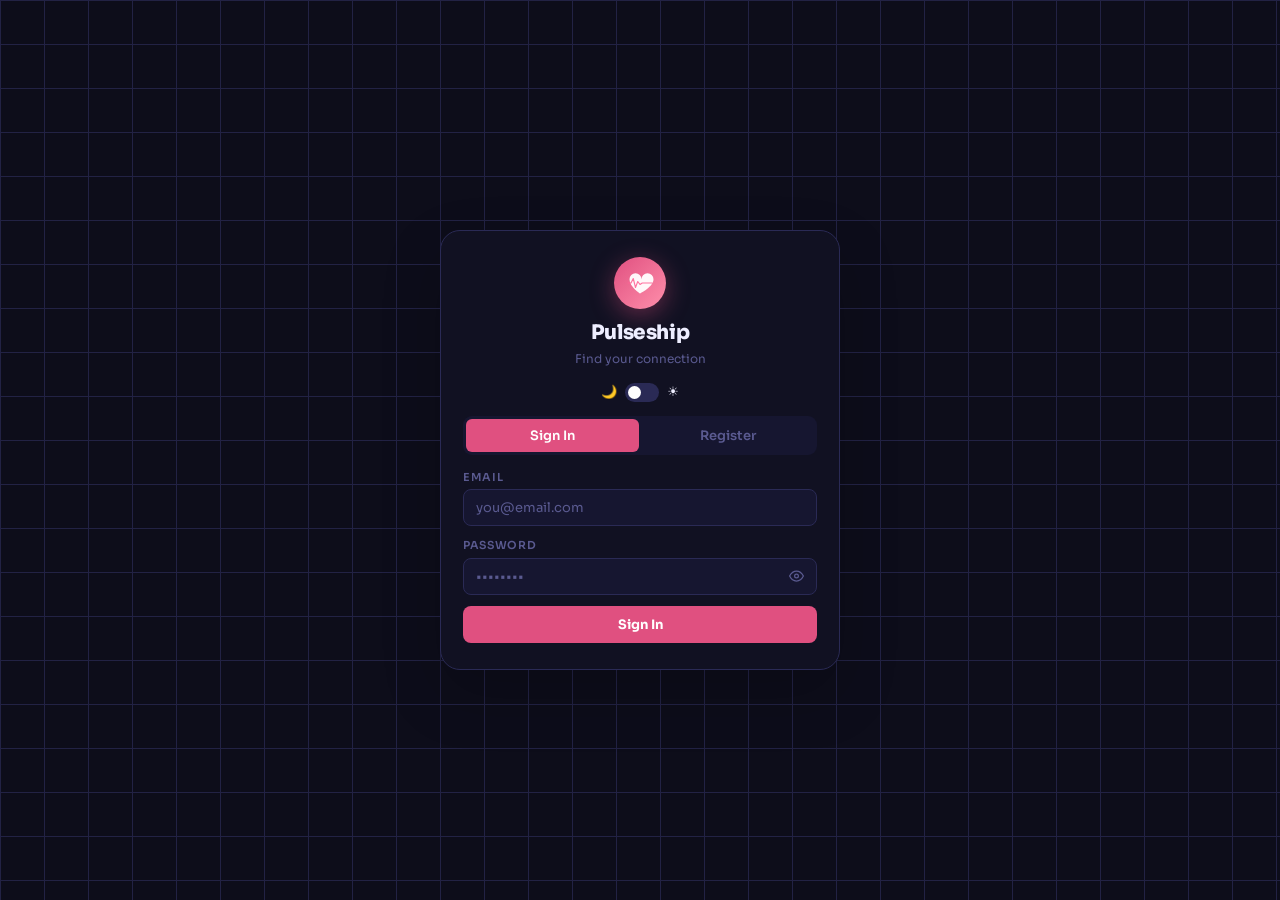
==== commit 5bc4dc3a: "Add files via upload" ====
--- a/index.html
+++ b/index.html
@@ -1,11 +1,11 @@
 <!DOCTYPE html>
-<html lang="en">
+<html lang="en" data-theme="dark">
 <head>
   <meta charset="UTF-8">
   <meta name="viewport" content="width=device-width, initial-scale=1.0">
-  <title>Chatgrid</title>
+  <title>Pulseship</title>
   <link rel="manifest" href="manifest.json">
-  <meta name="theme-color" content="#07070e">
+  <meta name="theme-color" content="#0d0d1a">
   <link rel="apple-touch-icon" href="icon-192.png">
   <link rel="stylesheet" href="style.css">
 </head>
@@ -14,15 +14,24 @@
 <div class="auth-card">
   <div class="auth-logo">
     <div class="logo-mark">
-      <svg width="26" height="26" viewBox="0 0 24 24" fill="white">
-        <rect x="1" y="1" width="9.5" height="9.5" rx="2"/>
-        <rect x="13.5" y="1" width="9.5" height="9.5" rx="2"/>
-        <rect x="1" y="13.5" width="9.5" height="9.5" rx="2"/>
-        <path d="M13.5 13.5h9.5v6.5a1.5 1.5 0 01-1.5 1.5H17l-2.5 2.5V21.5h-.5a1.5 1.5 0 01-1.5-1.5v-5a1.5 1.5 0 011.5-1.5z"/>
+      <!-- Heartbeat logo -->
+      <svg width="30" height="30" viewBox="0 0 40 40" fill="none">
+        <path d="M20 34s-14-9-14-19a8 8 0 0116 0 8 8 0 0116 0c0 10-18 19-18 19z" fill="white" opacity=".95"/>
+        <polyline points="4,20 8,20 11,14 14,26 17,18 20,22 23,20 36,20" stroke="rgba(255,100,150,.9)" stroke-width="1.5" fill="none" stroke-linecap="round" stroke-linejoin="round"/>
       </svg>
     </div>
-    <h1>Chatgrid</h1>
-    <p>Connect with anyone</p>
+    <h1>Pulseship</h1>
+    <p>Find your connection</p>
+  </div>
+
+  <!-- Light/Dark toggle -->
+  <div class="auth-theme-row">
+    <span>🌙</span>
+    <label class="toggle-switch">
+      <input type="checkbox" id="auth-theme-toggle" onchange="toggleTheme(this)">
+      <div class="tgl-track"></div>
+    </label>
+    <span>☀️</span>
   </div>
 
   <div class="error-msg" id="error-msg"></div>
@@ -42,7 +51,7 @@
       <div class="form-group">
         <label>Password</label>
         <div class="pw-wrap">
-          <input type="password" id="login-password" placeholder="••••••••" required autocomplete="current-password">
+          <input type="password" id="login-password" placeholder="••••••••" required>
           <button type="button" class="eye-btn" onclick="togglePw('login-password',this)" tabindex="-1">
             <svg class="eye-open" viewBox="0 0 24 24" fill="none" stroke="currentColor" stroke-width="2" width="15" height="15"><path d="M1 12s4-8 11-8 11 8 11 8-4 8-11 8-11-8-11-8z"/><circle cx="12" cy="12" r="3"/></svg>
             <svg class="eye-closed" style="display:none" viewBox="0 0 24 24" fill="none" stroke="currentColor" stroke-width="2" width="15" height="15"><path d="M17.94 17.94A10.07 10.07 0 0112 20c-7 0-11-8-11-8a18.45 18.45 0 015.06-5.94M9.9 4.24A9.12 9.12 0 0112 4c7 0 11 8 11 8a18.5 18.5 0 01-2.16 3.19m-6.72-1.07a3 3 0 11-4.24-4.24"/><line x1="1" y1="1" x2="23" y2="23"/></svg>
@@ -55,18 +64,18 @@
     <form id="register-form" style="display:none">
       <div class="form-group">
         <label>Email</label>
-        <input type="email" id="reg-email" placeholder="you@email.com" required autocomplete="email">
+        <input type="email" id="reg-email" placeholder="you@email.com" required>
       </div>
       <div class="form-group">
         <label>Password</label>
         <div class="pw-wrap">
-          <input type="password" id="reg-password" placeholder="Min 6 chars + 1 uppercase" required minlength="6">
+          <input type="password" id="reg-password" placeholder="Min 6 + 1 uppercase" required minlength="6">
           <button type="button" class="eye-btn" onclick="togglePw('reg-password',this)" tabindex="-1">
             <svg class="eye-open" viewBox="0 0 24 24" fill="none" stroke="currentColor" stroke-width="2" width="15" height="15"><path d="M1 12s4-8 11-8 11 8 11 8-4 8-11 8-11-8-11-8z"/><circle cx="12" cy="12" r="3"/></svg>
             <svg class="eye-closed" style="display:none" viewBox="0 0 24 24" fill="none" stroke="currentColor" stroke-width="2" width="15" height="15"><path d="M17.94 17.94A10.07 10.07 0 0112 20c-7 0-11-8-11-8a18.45 18.45 0 015.06-5.94M9.9 4.24A9.12 9.12 0 0112 4c7 0 11 8 11 8a18.5 18.5 0 01-2.16 3.19m-6.72-1.07a3 3 0 11-4.24-4.24"/><line x1="1" y1="1" x2="23" y2="23"/></svg>
           </button>
         </div>
-        <div class="pw-hint">Needs at least one uppercase letter (A–Z)</div>
+        <div class="pw-hint">At least one uppercase letter (A–Z)</div>
       </div>
       <button type="submit" class="btn">Continue →</button>
     </form>
@@ -75,20 +84,18 @@
   <!-- STEP B: Avatar + Profile -->
   <div class="step" data-step="B">
     <div class="step-header">
-      <h2>Set Up Your Profile</h2>
-      <p>Pick an avatar and enter your details</p>
+      <h2>Your Profile</h2>
+      <p>Upload a photo or pick an avatar</p>
     </div>
-
     <form id="profile-form">
-      <!-- Profile photo upload -->
       <div class="photo-upload-group">
-        <label class="photo-upload-ring" id="photo-upload-ring" title="Upload photo">
+        <label class="photo-upload-ring" title="Upload photo">
           <input type="file" id="photo-file-reg" accept="image/*" style="display:none" onchange="previewRegPhoto(this)">
-          <img id="avatar-preview" src="" alt="avatar">
+          <img id="avatar-preview" src="" alt="">
           <div class="photo-upload-overlay">📷</div>
         </label>
-        <div class="avatar-grid" id="avatar-grid"></div>
       </div>
+      <div class="avatar-grid" id="avatar-grid"></div>
 
       <div class="form-group">
         <label>First Name *</label>
@@ -102,10 +109,9 @@
         <label>Surname *</label>
         <input type="text" id="prof-surname" placeholder="e.g. dela Cruz" required maxlength="40">
       </div>
-      <button type="submit" class="btn">Start Chatting ✦</button>
+      <button type="submit" class="btn">Start ✦</button>
     </form>
   </div>
-
 </div>
 
 <script src="https://cdn.jsdelivr.net/npm/@supabase/supabase-js@2/dist/umd/supabase.min.js"></script>
--- a/style.css
+++ b/style.css
@@ -1,31 +1,52 @@
 /* ============================================================
-   CHATGRID v5 — style.css
+   PULSESHIP — style.css  (Light + Dark mode)
    ============================================================ */
 
 @import url('https://fonts.googleapis.com/css2?family=Sora:wght@400;500;600;700;800&display=swap');
 
 *, *::before, *::after { box-sizing: border-box; margin: 0; padding: 0; }
 
-:root {
-  --bg:      #07070e;
-  --surface: #0e0e1c;
-  --sur2:    #141428;
-  --sur3:    #1a1a32;
-  --border:  #1f1f3a;
-  --bor2:    #2a2a48;
-  --text:    #e8e8f8;
-  --muted:   #5a5a80;
-  --accent:  #7b6ef6;
-  --acc2:    #5a50c8;
-  --glow:    rgba(123,110,246,.18);
-  --glow2:   rgba(123,110,246,.07);
+/* ── CSS Variables — Dark ───────────────────────────────── */
+:root, [data-theme="dark"] {
+  --bg:      #0d0d1a;
+  --surface: #111122;
+  --sur2:    #161630;
+  --sur3:    #1c1c3a;
+  --border:  #222244;
+  --bor2:    #2a2a55;
+  --text:    #eeeeff;
+  --muted:   #5a5a90;
+  --accent:  #e05080;      /* Pulseship pink/rose */
+  --acc2:    #b83060;
+  --acc3:    #ff8fab;
+  --glow:    rgba(224,80,128,.18);
+  --glow2:   rgba(224,80,128,.07);
   --online:  #22d47a;
   --danger:  #f04444;
   --nav-w:   60px;
   --nav-h:   58px;
   --panel-w: 272px;
   --font:    'Sora', system-ui, sans-serif;
-  --vh: 100vh;
+  --vh:      100vh;
+}
+
+/* ── CSS Variables — Light ──────────────────────────────── */
+[data-theme="light"] {
+  --bg:      #f5f5ff;
+  --surface: #ffffff;
+  --sur2:    #f0f0ff;
+  --sur3:    #e8e8ff;
+  --border:  #ddddf5;
+  --bor2:    #ccccee;
+  --text:    #111128;
+  --muted:   #7070a0;
+  --accent:  #e05080;
+  --acc2:    #b83060;
+  --acc3:    #ff8fab;
+  --glow:    rgba(224,80,128,.15);
+  --glow2:   rgba(224,80,128,.06);
+  --online:  #16a34a;
+  --danger:  #dc2626;
 }
 
 html { height: 100%; }
@@ -35,11 +56,10 @@
   font-size: 14px; line-height: 1.5;
   -webkit-font-smoothing: antialiased;
   overflow: hidden; height: 100%;
-}
-
-/* ============================================================
-   AUTH
-   ============================================================ */
+  transition: background .2s, color .2s;
+}
+
+/* ── AUTH PAGE ──────────────────────────────────────────── */
 .auth-page {
   display: flex; align-items: center; justify-content: center;
   height: var(--vh); overflow-y: auto; padding: 20px;
@@ -47,11 +67,26 @@
   background-image: linear-gradient(var(--border) 1px,transparent 1px),linear-gradient(90deg,var(--border) 1px,transparent 1px);
   background-size: 44px 44px;
 }
-.auth-card { width:100%; max-width:400px; background:var(--surface); border:1px solid var(--bor2); border-radius:20px; padding:26px 22px; box-shadow:0 28px 70px rgba(0,0,0,.55); }
-.auth-logo { text-align:center; margin-bottom:18px; }
-.logo-mark { width:46px; height:46px; background:linear-gradient(135deg,var(--accent),#a78bfa); border-radius:13px; margin:0 auto 9px; display:flex; align-items:center; justify-content:center; box-shadow:0 6px 20px rgba(123,110,246,.4); }
-.auth-logo h1 { font-size:19px; font-weight:800; letter-spacing:-.02em; }
+.auth-card {
+  width:100%; max-width:400px; background:var(--surface);
+  border:1px solid var(--bor2); border-radius:20px; padding:26px 22px;
+  box-shadow:0 24px 60px rgba(0,0,0,.18);
+}
+.auth-logo { text-align:center; margin-bottom:14px; }
+.logo-mark {
+  width:52px; height:52px;
+  background:linear-gradient(135deg,var(--accent),var(--acc3));
+  border-radius:50%; margin:0 auto 9px;
+  display:flex; align-items:center; justify-content:center;
+  box-shadow:0 6px 24px rgba(224,80,128,.4);
+  animation: heartPop 1.8s ease-in-out infinite;
+}
+@keyframes heartPop { 0%,100%{transform:scale(1)} 50%{transform:scale(1.07)} }
+.auth-logo h1 { font-size:20px; font-weight:800; letter-spacing:-.02em; }
 .auth-logo p  { font-size:12px; color:var(--muted); margin-top:2px; }
+
+.auth-theme-row { display:flex; align-items:center; justify-content:center; gap:8px; margin-bottom:14px; font-size:13px; }
+
 .step { display:none; }
 .step.active { display:block; }
 .auth-tabs { display:flex; background:var(--sur2); border-radius:9px; padding:3px; margin-bottom:14px; gap:3px; }
@@ -66,14 +101,13 @@
 .form-group input, .form-group textarea, .form-group select {
   width:100%; background:var(--sur2); border:1px solid var(--bor2); border-radius:8px;
   padding:9px 12px; color:var(--text); font-size:13px; font-family:var(--font);
-  outline:none; transition:border-color .18s, box-shadow .18s; resize:vertical;
+  outline:none; transition:border-color .18s,box-shadow .18s; resize:vertical;
 }
 .form-group input:focus, .form-group textarea:focus { border-color:var(--accent); box-shadow:0 0 0 3px var(--glow); }
 .form-group input::placeholder, .form-group textarea::placeholder { color:var(--muted); }
 .pw-wrap { position:relative; }
 .pw-wrap input { padding-right:38px; }
-.eye-btn { position:absolute; right:10px; top:50%; transform:translateY(-50%); background:none; border:none; cursor:pointer; color:var(--muted); padding:3px; line-height:0; transition:color .15s; }
-.eye-btn:hover { color:var(--text); }
+.eye-btn { position:absolute; right:10px; top:50%; transform:translateY(-50%); background:none; border:none; cursor:pointer; color:var(--muted); padding:3px; line-height:0; }
 .pw-hint { font-size:11px; color:var(--muted); margin-top:4px; }
 .btn { width:100%; padding:10px; background:var(--accent); color:#fff; border:none; border-radius:8px; font-size:13px; font-weight:700; cursor:pointer; font-family:var(--font); transition:all .18s; }
 .btn:hover { background:var(--acc2); transform:translateY(-1px); }
@@ -81,22 +115,20 @@
 .btn:disabled { opacity:.5; cursor:not-allowed; transform:none; }
 .error-msg { background:rgba(240,68,68,.07); border:1px solid rgba(240,68,68,.22); color:#f87171; border-radius:8px; padding:9px 12px; font-size:12px; margin-bottom:11px; display:none; }
 
-/* Photo upload on register */
-.photo-upload-group { display:flex; flex-direction:column; align-items:center; margin-bottom:14px; }
+/* Photo upload */
+.photo-upload-group { display:flex; flex-direction:column; align-items:center; margin-bottom:12px; }
 .photo-upload-ring { position:relative; width:72px; height:72px; border-radius:50%; cursor:pointer; display:block; }
 .photo-upload-ring img { width:72px; height:72px; border-radius:50%; border:3px solid var(--accent); object-fit:cover; display:block; }
 .photo-upload-overlay { position:absolute; inset:0; border-radius:50%; background:rgba(0,0,0,.4); display:flex; align-items:center; justify-content:center; font-size:18px; opacity:0; transition:opacity .2s; }
 .photo-upload-ring:hover .photo-upload-overlay { opacity:1; }
 
 .avatar-grid { display:grid; grid-template-columns:repeat(6,1fr); gap:5px; margin-top:10px; }
-.av-opt { aspect-ratio:1; border-radius:8px; border:2px solid var(--border); background:var(--sur2); overflow:hidden; cursor:pointer; transition:all .15s; padding:4px; display:flex; align-items:center; justify-content:center; }
+.av-opt { aspect-ratio:1; border-radius:8px; border:2px solid var(--border); background:var(--sur2); overflow:hidden; cursor:pointer; transition:all .15s; padding:4px; }
 .av-opt:hover { border-color:var(--accent); }
 .av-opt.selected { border-color:var(--accent); box-shadow:0 0 0 3px var(--glow); }
 .av-opt img { width:100%; height:100%; display:block; }
 
-/* ============================================================
-   CHAT LAYOUT
-   ============================================================ */
+/* ── CHAT LAYOUT ────────────────────────────────────────── */
 .chat-page { display:flex; height:var(--vh); overflow:hidden; }
 
 .nav-sidebar {
@@ -104,7 +136,8 @@
   display:flex; flex-direction:column; align-items:center;
   padding:12px 0; flex-shrink:0; z-index:20;
 }
-.nav-logo { width:34px; height:34px; background:linear-gradient(135deg,var(--accent),#a78bfa); border-radius:10px; display:flex; align-items:center; justify-content:center; margin-bottom:16px; cursor:pointer; box-shadow:0 4px 12px rgba(123,110,246,.35); }
+.nav-logo { width:38px; height:38px; background:linear-gradient(135deg,var(--accent),var(--acc3)); border-radius:50%; display:flex; align-items:center; justify-content:center; margin-bottom:16px; cursor:pointer; box-shadow:0 4px 16px rgba(224,80,128,.35); animation:heartPop 1.8s ease-in-out infinite; }
+.logo-sm { display:flex; align-items:center; }
 .nav-items { display:flex; flex-direction:column; gap:2px; flex:1; align-items:center; }
 .nav-btn { width:40px; height:40px; border-radius:10px; display:flex; flex-direction:column; align-items:center; justify-content:center; cursor:pointer; color:var(--muted); border:none; background:none; gap:2px; transition:all .15s; position:relative; }
 .nav-btn:hover { background:var(--sur2); color:var(--text); }
@@ -112,8 +145,8 @@
 .nav-btn svg { width:17px; height:17px; flex-shrink:0; }
 .nav-label { display:none; }
 .nav-badge-wrap { position:relative; display:flex; align-items:center; justify-content:center; }
-.nav-badge { position:absolute; top:-6px; right:-8px; background:var(--danger); color:#fff; font-size:9px; font-weight:800; border-radius:10px; padding:1px 4px; line-height:1.4; min-width:14px; text-align:center; }
-.nav-btn::after { content:attr(data-tip); position:absolute; left:calc(100% + 10px); background:var(--sur3); border:1px solid var(--bor2); color:var(--text); padding:3px 8px; border-radius:6px; font-size:11px; white-space:nowrap; pointer-events:none; opacity:0; transform:translateX(-4px); transition:all .12s; z-index:100; }
+.nav-badge { position:absolute; top:-6px; right:-8px; background:var(--danger); color:#fff; font-size:9px; font-weight:800; border-radius:10px; padding:1px 4px; min-width:14px; text-align:center; }
+.nav-btn::after { content:attr(data-tip); position:absolute; left:calc(100%+10px); background:var(--sur3); border:1px solid var(--bor2); color:var(--text); padding:3px 8px; border-radius:6px; font-size:11px; white-space:nowrap; pointer-events:none; opacity:0; transform:translateX(-4px); transition:all .12s; z-index:100; }
 .nav-btn:hover::after { opacity:1; transform:translateX(0); }
 .nav-bottom { display:flex; flex-direction:column; align-items:center; gap:6px; }
 .nav-me { width:30px; height:30px; border-radius:50%; background:var(--sur2); border:2px solid var(--bor2); overflow:hidden; cursor:pointer; transition:border-color .18s; }
@@ -132,28 +165,22 @@
 .hdr-right { margin-left:auto; display:flex; align-items:center; gap:6px; }
 .online-pill { display:flex; align-items:center; gap:5px; font-size:11px; color:var(--muted); background:var(--sur2); padding:3px 8px; border-radius:20px; border:1px solid var(--border); }
 .dot-green { width:6px; height:6px; background:var(--online); border-radius:50%; }
-
-.icon-btn { width:28px; height:28px; border-radius:7px; background:var(--sur2); border:1px solid var(--bor2); color:var(--text); cursor:pointer; display:flex; align-items:center; justify-content:center; font-size:13px; font-family:var(--font); font-weight:700; transition:all .15s; }
+.icon-btn { min-width:28px; height:28px; border-radius:7px; background:var(--sur2); border:1px solid var(--bor2); color:var(--text); cursor:pointer; display:flex; align-items:center; justify-content:center; font-size:13px; font-family:var(--font); font-weight:700; padding:0 7px; transition:all .15s; }
 .icon-btn:hover { background:var(--accent); border-color:var(--accent); color:#fff; }
+.icon-btn.danger:hover { background:var(--danger); border-color:var(--danger); }
 .back-btn { width:28px; height:28px; border-radius:7px; background:var(--sur2); border:none; color:var(--text); cursor:pointer; display:flex; align-items:center; justify-content:center; font-size:18px; font-weight:700; transition:background .15s; flex-shrink:0; }
 .back-btn:hover { background:var(--bor2); }
-
-/* 3-dot menu */
-.dot-menu { position:absolute; right:13px; top:52px; background:var(--surface); border:1px solid var(--bor2); border-radius:10px; z-index:50; overflow:hidden; box-shadow:0 8px 24px rgba(0,0,0,.5); min-width:160px; }
+.dot-menu { position:absolute; right:8px; top:52px; background:var(--surface); border:1px solid var(--bor2); border-radius:10px; z-index:50; overflow:hidden; box-shadow:0 8px 24px rgba(0,0,0,.3); min-width:160px; }
 .dot-menu button { display:block; width:100%; text-align:left; background:none; border:none; padding:10px 14px; font-size:13px; font-family:var(--font); color:var(--text); cursor:pointer; transition:background .12s; }
 .dot-menu button:hover { background:var(--sur2); }
 
-/* ============================================================
-   MESSAGES
-   ============================================================ */
-.messages-area { flex:1; overflow-y:auto; -webkit-overflow-scrolling:touch; padding:11px 12px; display:flex; flex-direction:column; gap:7px; }
+/* ── MESSAGES ───────────────────────────────────────────── */
+.messages-area { flex:1; overflow-y:auto; -webkit-overflow-scrolling:touch; padding:11px 12px; display:flex; flex-direction:column; gap:7px; transition:background .3s; }
 .messages-area::-webkit-scrollbar { width:3px; }
 .messages-area::-webkit-scrollbar-thumb { background:var(--bor2); border-radius:3px; }
-
 .msg { display:flex; align-items:flex-start; gap:7px; animation:msgIn .18s ease; }
 .msg.mine { flex-direction:row-reverse; }
 @keyframes msgIn { from{opacity:0;transform:translateY(5px)} }
-
 .msg-av-wrap { cursor:pointer; flex-shrink:0; }
 .msg-av { width:30px; height:30px; border-radius:50%; background:var(--sur2); overflow:hidden; }
 .msg-av img { width:100%; height:100%; display:block; object-fit:cover; }
@@ -165,43 +192,49 @@
 .msg-bubble { background:var(--sur2); border:1px solid var(--border); border-radius:12px 12px 12px 3px; padding:8px 11px; font-size:13px; line-height:1.5; word-break:break-word; }
 .msg.mine .msg-bubble { background:var(--accent); border-color:var(--accent); border-radius:12px 12px 3px 12px; color:#fff; }
 .msg-img { max-width:200px; max-height:200px; border-radius:8px; display:block; cursor:zoom-in; margin-top:4px; object-fit:cover; }
-.chat-link { color:var(--online); text-underline-offset:2px; }
-.msg.mine .chat-link { color:#d4ffed; }
-
-/* Badges */
-.user-badge { font-size:13px; line-height:1; cursor:default; }
-
-/* Seen bar */
-.seen-bar { font-size:11px; color:var(--muted); text-align:right; padding:2px 14px 4px; }
-
-/* Typing */
-#thread-typing { min-height:13px; }
-
-/* ============================================================
-   CHAT FOOTER — MOBILE KEY
-   ============================================================ */
-.chat-footer {
-  padding:8px 11px;
-  border-top:1px solid var(--border);
-  background:var(--surface); flex-shrink:0;
-  padding-bottom:max(8px, env(safe-area-inset-bottom));
-}
+.chat-link { color:var(--acc3); text-decoration:underline; text-underline-offset:2px; }
+.msg.mine .chat-link { color:#ffd6e7; }
+.badge-icon { font-size:12px; cursor:default; }
+.seen-bar { font-size:10px; color:var(--muted); text-align:right; padding:1px 14px 4px; }
+
+/* ── POLL CARD ──────────────────────────────────────────── */
+.poll-card { background:rgba(0,0,0,.15); border-radius:10px; padding:11px; min-width:180px; }
+.poll-q { font-weight:700; font-size:12px; margin-bottom:8px; }
+.poll-opt-row { display:flex; align-items:center; gap:6px; margin-bottom:5px; font-size:12px; }
+.poll-bar { flex:1; height:8px; background:rgba(255,255,255,.2); border-radius:4px; overflow:hidden; }
+.poll-fill { height:100%; background:rgba(255,255,255,.6); border-radius:4px; }
+
+/* ── TRADE CARD ─────────────────────────────────────────── */
+.trade-card { background:rgba(0,0,0,.15); border-radius:10px; padding:11px; min-width:200px; }
+.trade-card-hdr { font-weight:700; font-size:12px; margin-bottom:8px; }
+.trade-card-body { display:grid; grid-template-columns:1fr auto 1fr; gap:6px; align-items:center; }
+.trade-col-sm { }
+.tc-lbl { font-size:9px; color:rgba(255,255,255,.7); text-transform:uppercase; margin-bottom:3px; }
+.tc-val { font-size:12px; font-weight:600; background:rgba(255,255,255,.15); border-radius:6px; padding:5px 7px; }
+.trade-arrow-sm { font-size:16px; color:rgba(255,255,255,.7); text-align:center; }
+.trade-note { font-size:11px; margin-top:6px; color:rgba(255,255,255,.75); border-top:1px solid rgba(255,255,255,.15); padding-top:5px; }
+
+/* ── CHAT FOOTER ────────────────────────────────────────── */
+.chat-footer { padding:8px 11px; border-top:1px solid var(--border); background:var(--surface); flex-shrink:0; padding-bottom:max(8px,env(safe-area-inset-bottom)); }
 .input-row { display:flex; align-items:center; gap:6px; background:var(--sur2); border:1px solid var(--bor2); border-radius:22px; padding:5px 5px 5px 11px; transition:border-color .15s; }
 .input-row:focus-within { border-color:var(--accent); }
 .input-row input { flex:1; background:none; border:none; outline:none; color:var(--text); font-size:13px; font-family:var(--font); min-width:0; }
 .input-row input::placeholder { color:var(--muted); }
-.attach-btn { color:var(--muted); cursor:pointer; flex-shrink:0; display:flex; align-items:center; transition:color .15s; background:none; border:none; padding:0; }
-.attach-btn:hover { color:var(--accent); }
-.send-btn { width:30px; height:30px; background:var(--accent); border:none; border-radius:50%; color:#fff; cursor:pointer; display:flex; align-items:center; justify-content:center; transition:background .15s; flex-shrink:0; }
+.attach-btn { color:var(--muted); cursor:pointer; flex-shrink:0; display:flex; align-items:center; background:none; border:none; font-size:16px; padding:0; transition:opacity .15s; }
+.attach-btn:hover { opacity:.8; }
+.send-btn { width:30px; height:30px; background:var(--accent); border:none; border-radius:50%; color:#fff; cursor:pointer; display:flex; align-items:center; justify-content:center; transition:background .15s; flex-shrink:0; font-size:12px; }
 .send-btn:hover { background:var(--acc2); }
 
-/* ============================================================
-   PRIVATE / GROUPS PANEL
-   ============================================================ */
+/* ── PRIVATE PANEL ──────────────────────────────────────── */
 #private-panel, #groups-panel { flex-direction:row; }
 .convo-sidebar { width:var(--panel-w); flex-shrink:0; border-right:1px solid var(--border); display:flex; flex-direction:column; background:var(--surface); }
+.chat-theme-bar { padding:6px 12px; border-bottom:1px solid var(--border); display:flex; align-items:center; gap:8px; }
+.theme-label { font-size:10px; color:var(--muted); white-space:nowrap; }
+.chat-themes { display:flex; gap:5px; flex-wrap:wrap; }
+.ct-opt { width:18px; height:18px; border-radius:50%; cursor:pointer; border:2px solid transparent; transition:border-color .15s; }
+.ct-opt.active { border-color:var(--text); }
 .convo-search { padding:7px 10px; border-bottom:1px solid var(--border); }
-.convo-search input { width:100%; background:var(--sur2); border:1px solid var(--bor2); border-radius:20px; padding:6px 12px; color:var(--text); font-size:12px; font-family:var(--font); outline:none; transition:border-color .15s; }
+.convo-search input { width:100%; background:var(--sur2); border:1px solid var(--bor2); border-radius:20px; padding:6px 12px; color:var(--text); font-size:12px; font-family:var(--font); outline:none; }
 .convo-search input:focus { border-color:var(--accent); }
 .convo-list { flex:1; overflow-y:auto; -webkit-overflow-scrolling:touch; }
 .convo-empty { padding:20px 13px; font-size:12px; color:var(--muted); text-align:center; line-height:1.8; }
@@ -218,98 +251,106 @@
 .thread-empty { flex:1; display:flex; flex-direction:column; align-items:center; justify-content:center; color:var(--muted); gap:9px; }
 .thread-empty span { font-size:13px; }
 
-/* ============================================================
-   TRADE TABLE
-   ============================================================ */
-.trade-table { display:grid; grid-template-columns:1fr auto 1fr; gap:8px; align-items:start; margin:12px 0 0; }
-.trade-col { display:flex; flex-direction:column; gap:5px; }
-.trade-col-hdr { font-size:11px; font-weight:700; color:var(--muted); text-transform:uppercase; letter-spacing:.06em; }
-.trade-col textarea { background:var(--sur2); border:1px solid var(--bor2); border-radius:8px; padding:8px 10px; color:var(--text); font-size:12px; font-family:var(--font); resize:none; outline:none; transition:border-color .15s; }
-.trade-col textarea:focus { border-color:var(--accent); }
-.trade-arrow { display:flex; align-items:center; justify-content:center; font-size:18px; color:var(--muted); padding-top:22px; }
-
-/* ============================================================
-   MY PROFILE
-   ============================================================ */
+/* ── ANON MATCH PANEL ───────────────────────────────────── */
+#match-panel { flex-direction:column; align-items:center; justify-content:center; padding:24px 20px; }
+.match-idle, .match-searching, .match-ended { display:flex; flex-direction:column; align-items:center; justify-content:center; gap:14px; text-align:center; width:100%; max-width:360px; }
+.match-heart-big { animation:heartPop 1.5s ease-in-out infinite; }
+.match-idle h3 { font-size:18px; font-weight:800; }
+.match-idle p  { font-size:13px; color:var(--muted); line-height:1.7; }
+.match-rules { display:flex; flex-direction:column; gap:6px; align-items:flex-start; background:var(--sur2); border:1px solid var(--bor2); border-radius:12px; padding:13px 16px; width:100%; }
+.rule-item { font-size:12px; color:var(--muted); }
+.match-start-btn { max-width:240px; }
+.search-pulse { width:60px; height:60px; border-radius:50%; background:var(--accent); opacity:.4; animation:pulsate 1s ease-in-out infinite; }
+@keyframes pulsate { 0%,100%{transform:scale(1);opacity:.4} 50%{transform:scale(1.3);opacity:.1} }
+.match-searching h3 { font-size:16px; font-weight:700; }
+.match-searching p  { font-size:13px; color:var(--muted); }
+
+.match-chat { width:100%; }
+.match-chat-hdr { display:flex; align-items:center; gap:10px; padding:10px 14px; border-bottom:1px solid var(--border); background:var(--surface); }
+.anon-avatar { flex-shrink:0; }
+.match-info { flex:1; }
+.match-name { font-weight:700; font-size:14px; }
+.match-timer-text { font-size:11px; color:var(--muted); }
+.match-hdr-actions { display:flex; align-items:center; gap:8px; }
+.heart-btn { background:none; border:none; font-size:24px; cursor:pointer; animation:heartPop 1s ease-in-out infinite; }
+
+.match-ended { padding:30px 20px; }
+.ended-icon { font-size:52px; }
+.match-ended h3 { font-size:18px; font-weight:800; }
+.match-ended p  { font-size:13px; color:var(--muted); }
+
+/* ── PROFILE PANEL (full page) ──────────────────────────── */
 #profile-panel { flex-direction:column; }
 .profile-scroll { flex:1; overflow-y:auto; -webkit-overflow-scrolling:touch; }
-.profile-wrap { padding:18px 16px; max-width:480px; margin:0 auto; }
-
+.profile-wrap { padding:18px 16px; max-width:500px; margin:0 auto; }
+
+.pv-hero { text-align:center; margin-bottom:18px; }
 .pv-avatar-wrap { display:flex; justify-content:center; margin-bottom:10px; }
 .pv-avatar-label { position:relative; cursor:pointer; display:block; }
-.pv-avatar-label img { width:80px; height:80px; border-radius:50%; border:3px solid var(--accent); object-fit:cover; display:block; }
-.pv-cam-overlay { position:absolute; inset:0; border-radius:50%; background:rgba(0,0,0,.4); display:flex; align-items:center; justify-content:center; font-size:20px; opacity:0; transition:opacity .2s; }
+.pv-avatar-label img { width:90px; height:90px; border-radius:50%; border:3px solid var(--accent); object-fit:cover; display:block; }
+.pv-cam-overlay { position:absolute; inset:0; border-radius:50%; background:rgba(0,0,0,.4); display:flex; align-items:center; justify-content:center; font-size:22px; opacity:0; transition:opacity .2s; }
 .pv-avatar-label:hover .pv-cam-overlay { opacity:1; }
-.pv-code { text-align:center; font-size:12px; color:var(--accent); font-weight:700; margin-bottom:3px; }
-.pv-nameline { display:flex; align-items:center; justify-content:center; gap:5px; margin-bottom:5px; }
-.pv-nameline > span:first-child { font-size:19px; font-weight:800; letter-spacing:-.02em; }
-.pv-bio  { text-align:center; font-size:13px; color:var(--muted); line-height:1.6; margin-bottom:10px; }
-.pv-types { display:flex; flex-wrap:wrap; gap:5px; justify-content:center; margin-bottom:14px; }
+.pv-code { font-size:12px; color:var(--accent); font-weight:700; margin-bottom:3px; }
+.pv-nameline, .stalk-nameline { display:flex; align-items:center; justify-content:center; gap:5px; margin-bottom:5px; }
+.pv-nameline > span:first-child, .stalk-nameline > span:first-child { font-size:20px; font-weight:800; letter-spacing:-.02em; }
+.pv-bio, .stalk-bio { font-size:13px; color:var(--muted); line-height:1.6; margin-bottom:10px; }
+.pv-types, .stalk-types { display:flex; flex-wrap:wrap; gap:5px; justify-content:center; margin-bottom:14px; }
 .type-tag { background:var(--sur2); border:1px solid var(--bor2); border-radius:20px; padding:3px 10px; font-size:11px; font-weight:600; }
+.stalk-posts { padding:0 0 14px; }
 .type-chips { display:flex; flex-wrap:wrap; gap:6px; }
 .type-chip { padding:5px 10px; border-radius:20px; border:1px solid var(--bor2); background:var(--sur2); font-size:11px; font-weight:600; cursor:pointer; transition:all .15s; }
 .type-chip.active { background:var(--accent); border-color:var(--accent); color:#fff; }
-.type-chip:hover:not(.active) { border-color:var(--accent); }
-
-/* Posts */
+
+.avatar-preview-wrap { display:flex; justify-content:center; margin-bottom:12px; }
+#edit-avatar-preview { width:70px; height:70px; border-radius:50%; background:var(--sur2); border:3px solid var(--accent); object-fit:cover; }
+
 .post-composer { background:var(--surface); border:1px solid var(--border); border-radius:11px; padding:11px; margin-bottom:12px; }
-.post-composer textarea { width:100%; background:var(--sur2); border:1px solid var(--bor2); border-radius:8px; padding:8px 10px; color:var(--text); font-size:13px; font-family:var(--font); outline:none; resize:none; transition:border-color .15s; }
+.post-composer textarea { width:100%; background:var(--sur2); border:1px solid var(--bor2); border-radius:8px; padding:8px 10px; color:var(--text); font-size:13px; font-family:var(--font); outline:none; resize:none; }
 .post-composer textarea:focus { border-color:var(--accent); }
 .post-composer-row { display:flex; align-items:center; gap:8px; margin-top:7px; }
 .posts-feed { display:flex; flex-direction:column; gap:10px; }
 .post-card { background:var(--surface); border:1px solid var(--border); border-radius:10px; padding:11px; }
 .post-text { font-size:13px; line-height:1.6; margin-bottom:7px; word-break:break-word; }
-.post-img  { width:100%; max-height:240px; border-radius:8px; object-fit:cover; cursor:zoom-in; }
-.post-time { font-size:11px; color:var(--muted); margin-top:6px; }
+.post-img  { width:100%; max-height:240px; border-radius:8px; object-fit:cover; cursor:zoom-in; margin-bottom:4px; }
+.post-time { font-size:11px; color:var(--muted); margin-top:5px; }
 .btn-accent-sm { padding:5px 12px; background:var(--accent); border:none; color:#fff; border-radius:7px; font-size:11px; font-weight:700; cursor:pointer; font-family:var(--font); transition:background .15s; }
 .btn-accent-sm:hover { background:var(--acc2); }
-.btn-ghost-sm { padding:5px 10px; background:transparent; border:1px solid var(--bor2); color:var(--muted); border-radius:6px; font-size:11px; cursor:pointer; font-family:var(--font); display:block; margin-top:6px; }
-
-/* ============================================================
-   BORDER STYLES
-   ============================================================ */
+.btn-ghost-sm { padding:5px 10px; background:transparent; border:1px solid var(--bor2); color:var(--muted); border-radius:6px; font-size:11px; cursor:pointer; font-family:var(--font); display:inline-block; margin-bottom:6px; }
+
+/* ── BORDER STYLES ──────────────────────────────────────── */
 .avatar-border-ring { display:inline-block; border-radius:50%; padding:3px; }
 .avatar-border-ring img { border-radius:50%; display:block; object-fit:cover; }
-
 .border-ring-none    { border:3px solid var(--accent); box-shadow:0 0 0 5px var(--glow); }
 .border-ring-golden  { border:3px solid #f5c518; box-shadow:0 0 0 4px rgba(245,197,24,.2),0 0 16px rgba(245,197,24,.5); animation:goldenShimmer 2s ease-in-out infinite; }
 .border-ring-fire    { border:3px solid #ff4500; box-shadow:0 0 0 4px rgba(255,69,0,.15),0 0 20px rgba(255,69,0,.5); animation:firePulse 1.2s ease-in-out infinite; }
 .border-ring-violet  { border:3px solid #9b59b6; box-shadow:0 0 0 4px rgba(155,89,182,.2),0 0 14px rgba(155,89,182,.5); animation:violetGlow 2s ease-in-out infinite; }
 .border-ring-flowers { border:3px solid #ff85a1; box-shadow:0 0 0 4px rgba(255,133,161,.2),0 0 12px rgba(255,133,161,.4); animation:flowerPulse 2.5s ease-in-out infinite; }
-.border-ring-rainbow { border:3px solid transparent; background-image:linear-gradient(var(--sur2),var(--sur2)),conic-gradient(from 0deg,#f00,#ff7f00,#ff0,#0f0,#00f,#8b00ff,#f00); background-origin:border-box; background-clip:padding-box,border-box; animation:rainbowSpin 3s linear infinite; }
+.border-ring-rainbow { border:3px solid transparent; background-image:linear-gradient(var(--surface),var(--surface)),conic-gradient(from 0deg,#f00,#ff7f00,#ff0,#0f0,#00f,#8b00ff,#f00); background-origin:border-box; background-clip:padding-box,border-box; animation:rainbowSpin 3s linear infinite; }
 .border-ring-neon    { border:3px solid #00ff88; box-shadow:0 0 0 3px rgba(0,255,136,.15),0 0 18px rgba(0,255,136,.6); animation:neonPulse 1.5s ease-in-out infinite; }
-
 .msg-av.border-golden  { border:2px solid #f5c518; box-shadow:0 0 6px #f5c518; }
-.msg-av.border-fire    { border:2px solid #ff4500; box-shadow:0 0 6px #ff4500; animation:firePulse 1.2s ease-in-out infinite; }
-.msg-av.border-violet  { border:2px solid #9b59b6; box-shadow:0 0 6px #9b59b6; }
-.msg-av.border-flowers { border:2px solid #ff85a1; box-shadow:0 0 6px #ff85a1; }
-.msg-av.border-rainbow { border:2px solid transparent; background-image:linear-gradient(var(--sur2),var(--sur2)),conic-gradient(from 0deg,#f00,#ff7f00,#ff0,#0f0,#00f,#8b00ff,#f00); background-origin:border-box; background-clip:padding-box,border-box; animation:rainbowSpin 3s linear infinite; }
-.msg-av.border-neon    { border:2px solid #00ff88; box-shadow:0 0 8px #00ff88; animation:neonPulse 1.5s ease-in-out infinite; }
+.msg-av.border-fire    { border:2px solid #ff4500; animation:firePulse 1.2s ease-in-out infinite; }
+.msg-av.border-violet  { border:2px solid #9b59b6; }
+.msg-av.border-flowers { border:2px solid #ff85a1; }
+.msg-av.border-rainbow { border:2px solid transparent; animation:rainbowSpin 3s linear infinite; }
+.msg-av.border-neon    { border:2px solid #00ff88; box-shadow:0 0 8px #00ff88; }
 .msg-av.border-none    { border:none; }
-
-.msg-bubble.border-bubble-golden  { border-color:rgba(245,197,24,.4); box-shadow:0 0 8px rgba(245,197,24,.2); }
-.msg-bubble.border-bubble-fire    { border-color:rgba(255,69,0,.4); box-shadow:0 0 8px rgba(255,69,0,.2); }
-.msg-bubble.border-bubble-violet  { border-color:rgba(155,89,182,.4); }
-.msg-bubble.border-bubble-flowers { border-color:rgba(255,133,161,.4); }
-.msg-bubble.border-bubble-rainbow { animation:rainbowBorderPulse 3s linear infinite; }
-.msg-bubble.border-bubble-neon    { border-color:rgba(0,255,136,.4); box-shadow:0 0 8px rgba(0,255,136,.25); }
-
+.border-bubble-golden  { border-color:rgba(245,197,24,.4)!important; }
+.border-bubble-fire    { border-color:rgba(255,69,0,.4)!important; }
+.border-bubble-violet  { border-color:rgba(155,89,182,.4)!important; }
+.border-bubble-flowers { border-color:rgba(255,133,161,.4)!important; }
+.border-bubble-neon    { border-color:rgba(0,255,136,.4)!important; }
 @keyframes goldenShimmer  { 0%,100%{box-shadow:0 0 0 4px rgba(245,197,24,.2),0 0 16px rgba(245,197,24,.5)} 50%{box-shadow:0 0 0 6px rgba(245,197,24,.35),0 0 26px rgba(245,197,24,.8)} }
-@keyframes firePulse      { 0%,100%{box-shadow:0 0 0 4px rgba(255,69,0,.15),0 0 20px rgba(255,69,0,.5)} 50%{box-shadow:0 0 0 7px rgba(255,69,0,.3),0 0 30px rgba(255,150,0,.8)} }
+@keyframes firePulse      { 0%,100%{box-shadow:0 0 20px rgba(255,69,0,.5)} 50%{box-shadow:0 0 30px rgba(255,150,0,.8)} }
 @keyframes violetGlow     { 0%,100%{box-shadow:0 0 0 4px rgba(155,89,182,.2),0 0 14px rgba(155,89,182,.5)} 50%{box-shadow:0 0 0 6px rgba(155,89,182,.35),0 0 24px rgba(155,89,182,.8)} }
-@keyframes flowerPulse    { 0%,100%{box-shadow:0 0 0 4px rgba(255,133,161,.2),0 0 12px rgba(255,133,161,.4)} 50%{box-shadow:0 0 0 6px rgba(255,133,161,.4),0 0 20px rgba(255,133,161,.7)} }
-@keyframes rainbowSpin    { to{background-image:linear-gradient(var(--sur2),var(--sur2)),conic-gradient(from 360deg,#f00,#ff7f00,#ff0,#0f0,#00f,#8b00ff,#f00)} }
-@keyframes rainbowBorderPulse { 0%,100%{border-color:rgba(255,0,0,.5)} 33%{border-color:rgba(0,255,0,.5)} 66%{border-color:rgba(0,0,255,.5)} }
-@keyframes neonPulse      { 0%,100%{box-shadow:0 0 0 3px rgba(0,255,136,.15),0 0 18px rgba(0,255,136,.6)} 50%{box-shadow:0 0 0 5px rgba(0,255,136,.3),0 0 30px rgba(0,255,136,.9)} }
-
-/* ============================================================
-   ABOUT / LEADERBOARD / GAME
-   ============================================================ */
+@keyframes flowerPulse    { 0%,100%{box-shadow:0 0 12px rgba(255,133,161,.4)} 50%{box-shadow:0 0 20px rgba(255,133,161,.7)} }
+@keyframes rainbowSpin    { to{transform:rotate(360deg)} }
+@keyframes neonPulse      { 0%,100%{box-shadow:0 0 18px rgba(0,255,136,.6)} 50%{box-shadow:0 0 30px rgba(0,255,136,.9)} }
+
+/* ── ABOUT ──────────────────────────────────────────────── */
 #about-panel { flex-direction:column; overflow:hidden; }
 .about-scroll { flex:1; overflow-y:auto; -webkit-overflow-scrolling:touch; }
 .about-wrap { padding:20px 15px; max-width:480px; margin:0 auto; }
-.theme-toggle-bar { display:flex; align-items:center; gap:8px; margin-bottom:16px; }
-.tgl-label { font-size:12px; color:var(--muted); }
+.theme-toggle-bar { display:flex; align-items:center; gap:8px; margin-bottom:16px; font-size:13px; }
 .toggle-switch { position:relative; width:34px; height:19px; }
 .toggle-switch input { display:none; }
 .tgl-track { position:absolute; inset:0; background:var(--bor2); border-radius:20px; cursor:pointer; transition:background .2s; }
@@ -317,50 +358,37 @@
 .tgl-track::after { content:''; position:absolute; width:13px; height:13px; background:#fff; border-radius:50%; top:3px; left:3px; transition:transform .2s; }
 .toggle-switch input:checked + .tgl-track::after { transform:translateX(15px); }
 .about-hero { text-align:center; margin-bottom:16px; }
-.about-icon { width:50px; height:50px; background:linear-gradient(135deg,var(--accent),#a78bfa); border-radius:14px; margin:0 auto 9px; display:flex; align-items:center; justify-content:center; box-shadow:0 8px 22px rgba(123,110,246,.4); }
-.about-hero h1 { font-size:21px; font-weight:800; letter-spacing:-.03em; }
+.about-icon { width:52px; height:52px; background:linear-gradient(135deg,var(--accent),var(--acc3)); border-radius:50%; margin:0 auto 10px; display:flex; align-items:center; justify-content:center; box-shadow:0 8px 24px rgba(224,80,128,.4); animation:heartPop 1.8s ease-in-out infinite; }
+.about-hero h1 { font-size:22px; font-weight:800; letter-spacing:-.03em; }
 .about-hero p  { color:var(--muted); font-size:12px; margin-top:3px; }
 .about-card { background:var(--surface); border:1px solid var(--border); border-radius:11px; padding:13px 14px; margin-bottom:10px; }
 .about-card h3 { font-size:10px; font-weight:700; color:var(--muted); text-transform:uppercase; letter-spacing:.08em; margin-bottom:10px; }
 .about-card p { font-size:13px; line-height:1.7; }
-
-/* Mini game */
-.minigame-area { position:relative; }
-.mg-hud { display:flex; justify-content:space-between; font-size:13px; margin-bottom:10px; }
-.mg-field { position:relative; height:160px; background:var(--sur2); border-radius:10px; overflow:hidden; border:1px solid var(--bor2); }
-.mg-target { position:absolute; width:38px; height:38px; background:var(--accent); border-radius:50%; cursor:pointer; transition:left .1s,top .1s; box-shadow:0 0 12px var(--accent); }
-.mg-target:active { transform:scale(.85); }
-.mg-result { text-align:center; font-size:18px; font-weight:800; margin:10px 0; }
-
-/* Leaderboard */
 .lb-row { display:flex; align-items:center; gap:8px; padding:7px 4px; border-bottom:1px solid var(--border); font-size:13px; }
 .lb-row:last-child { border-bottom:none; }
 .lb-row.lb-me { background:var(--glow2); border-radius:6px; padding:7px 8px; }
-.lb-rank { width:26px; font-size:13px; flex-shrink:0; }
+.lb-rank { width:24px; flex-shrink:0; }
 .lb-name { flex:1; font-weight:600; overflow:hidden; text-overflow:ellipsis; white-space:nowrap; }
 .lb-time { font-size:12px; color:var(--accent); font-weight:700; }
-
-/* Games grid */
 .games-grid { display:grid; grid-template-columns:repeat(4,1fr); gap:7px; }
 .game-box { display:flex; flex-direction:column; align-items:center; border-radius:9px; overflow:hidden; border:1px solid var(--border); text-decoration:none; color:inherit; transition:all .18s; }
-.game-box:hover { border-color:var(--accent); transform:translateY(-2px); box-shadow:0 5px 16px rgba(0,0,0,.4); }
+.game-box:hover { border-color:var(--accent); transform:translateY(-2px); }
 .game-thumb { width:100%; aspect-ratio:1; background:linear-gradient(135deg,var(--gc)); display:flex; align-items:center; justify-content:center; font-size:22px; }
 .game-name { padding:4px 3px; font-size:10px; font-weight:700; text-align:center; background:var(--sur2); width:100%; }
 
-/* ============================================================
-   MODALS
-   ============================================================ */
-.modal-overlay { position:fixed; inset:0; background:rgba(0,0,0,.65); display:flex; align-items:center; justify-content:center; z-index:200; padding:16px; }
-.modal-box { background:var(--surface); border:1px solid var(--bor2); border-radius:16px; padding:18px 18px 16px; width:100%; max-width:340px; position:relative; box-shadow:0 24px 60px rgba(0,0,0,.6); }
+/* Minecraft controls */
+.mc-btn { background:rgba(0,0,0,.6); color:#fff; border:2px solid #555; border-radius:6px; padding:6px 10px; font-size:14px; cursor:pointer; font-family:monospace; touch-action:none; user-select:none; }
+
+/* ── MODALS ─────────────────────────────────────────────── */
+.modal-overlay { position:fixed; inset:0; background:rgba(0,0,0,.6); display:flex; align-items:center; justify-content:center; z-index:200; padding:16px; }
+.modal-box { background:var(--surface); border:1px solid var(--bor2); border-radius:16px; padding:18px 18px 16px; width:100%; max-width:340px; position:relative; box-shadow:0 24px 60px rgba(0,0,0,.4); }
 .modal-hdr { display:flex; align-items:center; margin-bottom:6px; }
 .modal-hdr h3 { font-size:14px; font-weight:800; }
-.modal-close { margin-left:auto; background:none; border:none; color:var(--muted); font-size:15px; cursor:pointer; line-height:1; transition:color .15s; }
-.modal-close:hover { color:var(--text); }
+.modal-close { margin-left:auto; background:none; border:none; color:var(--muted); font-size:15px; cursor:pointer; }
 .modal-sub { font-size:12px; color:var(--muted); margin-bottom:11px; }
-.modal-profile-box { max-height:85vh; overflow-y:auto; }
 .code-input-wrap { display:flex; align-items:center; }
 .code-prefix { background:var(--sur2); border:1px solid var(--bor2); border-right:none; border-radius:8px 0 0 8px; padding:8px 9px; font-size:14px; font-weight:700; color:var(--accent); }
-.code-input-wrap input { border-radius:0 8px 8px 0 !important; font-family:'Courier New',monospace !important; font-size:14px !important; font-weight:700 !important; }
+.code-input-wrap input { border-radius:0 8px 8px 0!important; font-family:'Courier New',monospace!important; font-size:14px!important; font-weight:700!important; }
 .search-err { font-size:12px; color:var(--muted); text-align:center; padding:8px 0; }
 .search-result-card { display:flex; align-items:center; gap:10px; background:var(--sur2); border:1px solid var(--bor2); border-radius:10px; padding:9px; margin-bottom:10px; }
 .src-av { width:38px; height:38px; border-radius:50%; background:var(--sur3); object-fit:cover; }
@@ -369,37 +397,24 @@
 .src-code { font-size:11px; color:var(--accent); }
 .btn-sm { padding:5px 11px; background:var(--accent); color:#fff; border:none; border-radius:6px; font-size:11px; font-weight:700; cursor:pointer; font-family:var(--font); transition:background .15s; flex-shrink:0; }
 .btn-sm:hover { background:var(--acc2); }
-.stalk-av-wrap { display:flex; justify-content:center; margin-bottom:8px; }
-.stalk-code  { text-align:center; font-size:12px; color:var(--accent); font-weight:700; margin-bottom:3px; }
-.stalk-nameline { display:flex; align-items:center; justify-content:center; gap:5px; margin-bottom:5px; }
-.stalk-nameline > span:first-child { font-size:17px; font-weight:800; }
-.stalk-bio   { text-align:center; font-size:12px; color:var(--muted); line-height:1.6; margin-bottom:9px; }
-.stalk-types { display:flex; flex-wrap:wrap; gap:5px; justify-content:center; margin-bottom:10px; }
-.stalk-posts { display:flex; flex-direction:column; gap:8px; max-height:220px; overflow-y:auto; }
-
-/* Context menu */
-.ctx-menu { position:fixed; background:var(--surface); border:1px solid var(--bor2); border-radius:10px; z-index:300; overflow:hidden; box-shadow:0 8px 24px rgba(0,0,0,.6); min-width:160px; }
-.ctx-menu button { display:block; width:100%; text-align:left; background:none; border:none; padding:10px 14px; font-size:13px; font-family:var(--font); color:var(--text); cursor:pointer; transition:background .12s; }
+.trade-table { display:grid; grid-template-columns:1fr auto 1fr; gap:8px; align-items:start; margin:12px 0 0; }
+.trade-col { display:flex; flex-direction:column; gap:5px; }
+.trade-col-hdr { font-size:11px; font-weight:700; color:var(--muted); text-transform:uppercase; }
+.trade-col textarea { background:var(--sur2); border:1px solid var(--bor2); border-radius:8px; padding:8px 10px; color:var(--text); font-size:12px; font-family:var(--font); resize:none; outline:none; }
+.trade-arrow { display:flex; align-items:center; justify-content:center; font-size:18px; color:var(--muted); padding-top:22px; }
+.ctx-menu { position:fixed; background:var(--surface); border:1px solid var(--bor2); border-radius:10px; z-index:300; overflow:hidden; box-shadow:0 8px 24px rgba(0,0,0,.4); min-width:160px; }
+.ctx-menu button { display:block; width:100%; text-align:left; background:none; border:none; padding:10px 14px; font-size:13px; font-family:var(--font); color:var(--text); cursor:pointer; }
 .ctx-menu button:hover { background:var(--sur2); }
 
-/* ============================================================
-   UTILS
-   ============================================================ */
+/* Heart pulse animation */
+.heart-pulse { animation:heartBeat 1.5s ease-in-out infinite; }
+@keyframes heartBeat { 0%,100%{transform:scale(1)} 50%{transform:scale(1.08)} }
+
+/* ── SPINNER ────────────────────────────────────────────── */
 .spinner { width:19px; height:19px; border:2px solid var(--bor2); border-top-color:var(--accent); border-radius:50%; animation:spin .65s linear infinite; margin:26px auto; }
 @keyframes spin { to{transform:rotate(360deg)} }
-.pwa-install-btn { color:var(--online) !important; border-color:var(--online) !important; font-size:14px; }
-
-body.about-light .about-scroll { background:#f0f0fa; }
-body.about-light .about-card   { background:#fff; border-color:#e0e0ef; }
-body.about-light .about-card h3 { color:#9090b0; }
-body.about-light .about-card p  { color:#222; }
-body.about-light .about-hero h1 { color:#111; }
-body.about-light .game-name     { background:#fff; color:#111; }
-body.about-light .lb-row { border-color:#e0e0ef; }
-
-/* ============================================================
-   MOBILE — bottom nav + sliding panels
-   ============================================================ */
+
+/* ── MOBILE ─────────────────────────────────────────────── */
 @media (max-width: 640px) {
   .nav-sidebar {
     position:fixed; bottom:0; left:0; right:0; width:100%;
@@ -407,41 +422,36 @@
     flex-direction:row; border-right:none; border-top:1px solid var(--border);
     padding:0 4px env(safe-area-inset-bottom); z-index:50;
   }
-  .nav-logo   { display:none; }
+  .nav-logo { display:none; }
   .nav-bottom { flex-direction:row; align-items:center; gap:4px; padding:0 4px; }
-  .brand-tag  { display:none; }
-  .nav-logout { width:26px; height:26px; }
-  .nav-me     { width:26px; height:26px; }
-  .nav-items  { flex-direction:row; justify-content:space-around; align-items:center; gap:0; }
-  .nav-btn { width:auto; min-width:40px; flex:1; height:var(--nav-h); border-radius:0; gap:2px; }
+  .brand-tag { display:none; }
+  .nav-logout, .nav-me { width:26px; height:26px; }
+  .nav-items { flex-direction:row; justify-content:space-around; align-items:center; gap:0; }
+  .nav-btn { width:auto; min-width:36px; flex:1; height:var(--nav-h); border-radius:0; gap:2px; }
   .nav-btn::after { display:none; }
   .nav-btn svg { width:18px; height:18px; }
   .nav-label { display:block; font-size:9px; font-weight:600; color:inherit; line-height:1; }
   .nav-btn.active { background:none; color:var(--accent); }
 
   .main-content { height:calc(var(--vh) - var(--nav-h) - env(safe-area-inset-bottom)); flex-direction:column; }
-
   .panel { position:absolute; top:0; left:0; width:100%; height:100%; }
   .panel.active { display:flex; z-index:1; }
 
   #private-panel, #groups-panel { flex-direction:column; position:relative; }
   .convo-sidebar { position:absolute; top:0; left:0; width:100%; height:100%; z-index:2; border-right:none; transform:translateX(0); transition:transform .28s cubic-bezier(.4,0,.2,1); }
   .chat-thread { position:absolute; top:0; left:0; width:100%; height:100%; z-index:1; background:var(--bg); transform:translateX(100%); transition:transform .28s cubic-bezier(.4,0,.2,1); display:flex; flex-direction:column; }
-
-  #private-panel.thread-open .convo-sidebar,
-  #groups-panel.thread-open  .convo-sidebar { transform:translateX(-100%); }
-  #private-panel.thread-open .chat-thread,
-  #groups-panel.thread-open  .chat-thread  { transform:translateX(0); z-index:3; }
+  #private-panel.thread-open .convo-sidebar, #groups-panel.thread-open .convo-sidebar { transform:translateX(-100%); }
+  #private-panel.thread-open .chat-thread, #groups-panel.thread-open .chat-thread { transform:translateX(0); z-index:3; }
 
   .msg-body { max-width:84%; }
-  .msg-img  { max-width:170px; max-height:170px; }
+  .msg-img  { max-width:160px; max-height:160px; }
   .avatar-grid { grid-template-columns:repeat(4,1fr); }
   .profile-wrap, .about-wrap { padding:14px 12px; }
   .trade-table { grid-template-columns:1fr; }
-  .trade-arrow { padding:0; font-size:22px; text-align:center; transform:rotate(90deg); }
-  .dot-menu { right:8px; top:52px; }
-}
-
+  .trade-arrow { padding:0; transform:rotate(90deg); }
+  #match-panel { padding:16px; }
+  .match-heart-big svg { width:70px; height:70px; }
+}
 @media (min-width: 641px) {
   .back-btn { display:none; }
 }
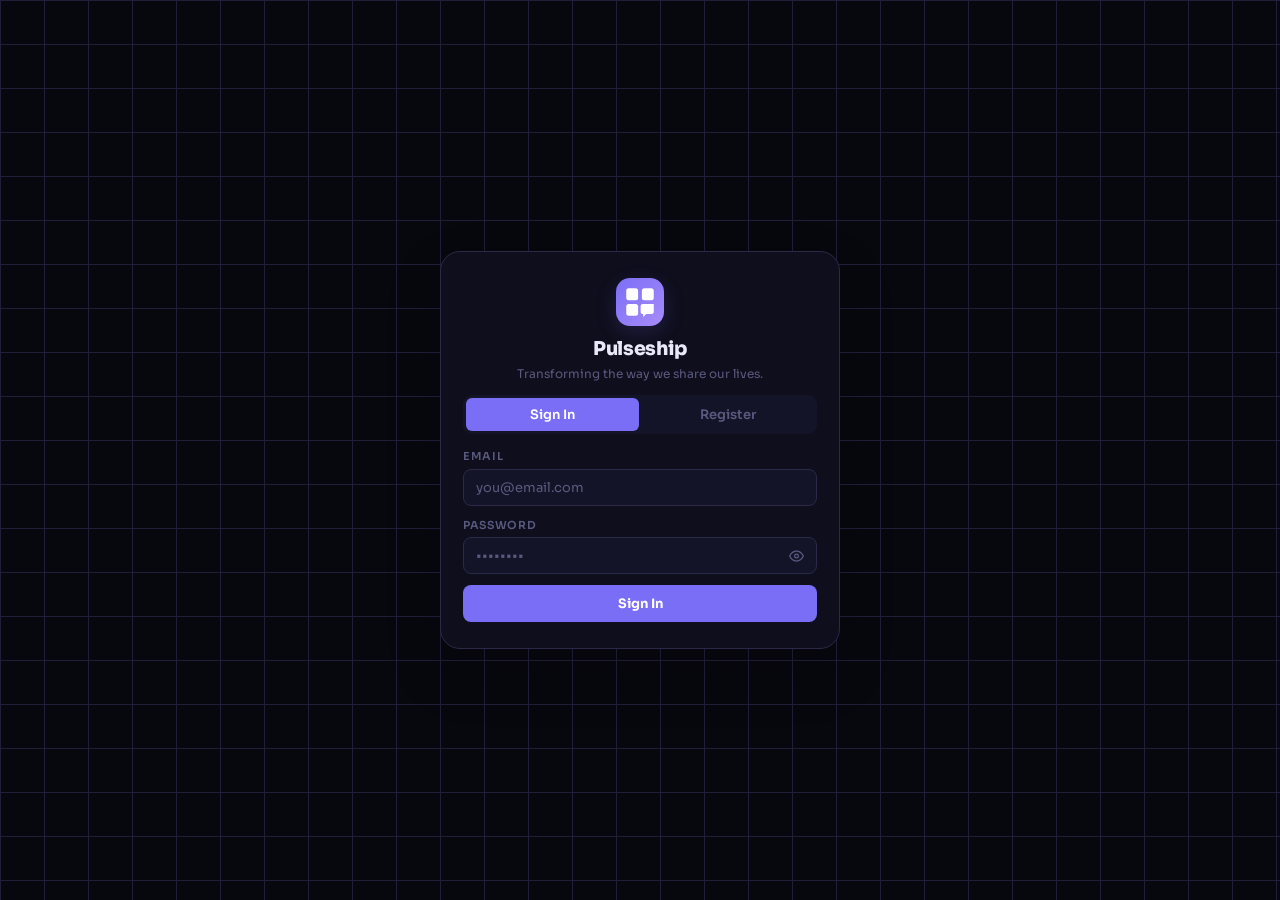
==== commit 552640ff: "Add files via upload" ====
--- a/index.html
+++ b/index.html
@@ -5,33 +5,29 @@
   <meta name="viewport" content="width=device-width, initial-scale=1.0">
   <title>Pulseship</title>
   <link rel="manifest" href="manifest.json">
-  <meta name="theme-color" content="#0d0d1a">
+  <meta name="theme-color" content="#07070e">
   <link rel="apple-touch-icon" href="icon-192.png">
   <link rel="stylesheet" href="style.css">
+  <script>
+    // Always start dark unless user previously chose light
+    const t = localStorage.getItem('ps-theme') || 'dark';
+    document.documentElement.setAttribute('data-theme', t);
+  </script>
 </head>
 <body class="auth-page">
 
 <div class="auth-card">
   <div class="auth-logo">
     <div class="logo-mark">
-      <!-- Heartbeat logo -->
-      <svg width="30" height="30" viewBox="0 0 40 40" fill="none">
-        <path d="M20 34s-14-9-14-19a8 8 0 0116 0 8 8 0 0116 0c0 10-18 19-18 19z" fill="white" opacity=".95"/>
-        <polyline points="4,20 8,20 11,14 14,26 17,18 20,22 23,20 36,20" stroke="rgba(255,100,150,.9)" stroke-width="1.5" fill="none" stroke-linecap="round" stroke-linejoin="round"/>
+      <svg width="30" height="30" viewBox="0 0 24 24" fill="white">
+        <rect x="1" y="1" width="9.5" height="9.5" rx="2"/>
+        <rect x="13.5" y="1" width="9.5" height="9.5" rx="2"/>
+        <rect x="1" y="13.5" width="9.5" height="9.5" rx="2"/>
+        <path d="M13.5 13.5h9.5v6.5a1.5 1.5 0 01-1.5 1.5H17l-2.5 2.5V21.5h-.5a1.5 1.5 0 01-1.5-1.5v-5a1.5 1.5 0 011.5-1.5z"/>
       </svg>
     </div>
     <h1>Pulseship</h1>
-    <p>Find your connection</p>
-  </div>
-
-  <!-- Light/Dark toggle -->
-  <div class="auth-theme-row">
-    <span>🌙</span>
-    <label class="toggle-switch">
-      <input type="checkbox" id="auth-theme-toggle" onchange="toggleTheme(this)">
-      <div class="tgl-track"></div>
-    </label>
-    <span>☀️</span>
+    <p>Transforming the way we share our lives.</p>
   </div>
 
   <div class="error-msg" id="error-msg"></div>
--- a/style.css
+++ b/style.css
@@ -1,457 +1,742 @@
 /* ============================================================
-   PULSESHIP — style.css  (Light + Dark mode)
+   PULSESHIP — style.css  v9  (light + dark, mobile + pc)
    ============================================================ */
 
 @import url('https://fonts.googleapis.com/css2?family=Sora:wght@400;500;600;700;800&display=swap');
 
-*, *::before, *::after { box-sizing: border-box; margin: 0; padding: 0; }
-
-/* ── CSS Variables — Dark ───────────────────────────────── */
-:root, [data-theme="dark"] {
-  --bg:      #0d0d1a;
-  --surface: #111122;
-  --sur2:    #161630;
-  --sur3:    #1c1c3a;
-  --border:  #222244;
-  --bor2:    #2a2a55;
-  --text:    #eeeeff;
-  --muted:   #5a5a90;
-  --accent:  #e05080;      /* Pulseship pink/rose */
-  --acc2:    #b83060;
-  --acc3:    #ff8fab;
-  --glow:    rgba(224,80,128,.18);
-  --glow2:   rgba(224,80,128,.07);
-  --online:  #22d47a;
-  --danger:  #f04444;
-  --nav-w:   60px;
-  --nav-h:   58px;
-  --panel-w: 272px;
-  --font:    'Sora', system-ui, sans-serif;
-  --vh:      100vh;
-}
-
-/* ── CSS Variables — Light ──────────────────────────────── */
-[data-theme="light"] {
-  --bg:      #f5f5ff;
-  --surface: #ffffff;
-  --sur2:    #f0f0ff;
-  --sur3:    #e8e8ff;
-  --border:  #ddddf5;
-  --bor2:    #ccccee;
-  --text:    #111128;
-  --muted:   #7070a0;
-  --accent:  #e05080;
-  --acc2:    #b83060;
-  --acc3:    #ff8fab;
-  --glow:    rgba(224,80,128,.15);
-  --glow2:   rgba(224,80,128,.06);
-  --online:  #16a34a;
-  --danger:  #dc2626;
-}
-
-html { height: 100%; }
-body {
-  font-family: var(--font);
-  background: var(--bg); color: var(--text);
-  font-size: 14px; line-height: 1.5;
-  -webkit-font-smoothing: antialiased;
-  overflow: hidden; height: 100%;
-  transition: background .2s, color .2s;
-}
-
-/* ── AUTH PAGE ──────────────────────────────────────────── */
-.auth-page {
-  display: flex; align-items: center; justify-content: center;
-  height: var(--vh); overflow-y: auto; padding: 20px;
-  background: var(--bg);
-  background-image: linear-gradient(var(--border) 1px,transparent 1px),linear-gradient(90deg,var(--border) 1px,transparent 1px);
-  background-size: 44px 44px;
-}
-.auth-card {
-  width:100%; max-width:400px; background:var(--surface);
-  border:1px solid var(--bor2); border-radius:20px; padding:26px 22px;
-  box-shadow:0 24px 60px rgba(0,0,0,.18);
-}
-.auth-logo { text-align:center; margin-bottom:14px; }
-.logo-mark {
-  width:52px; height:52px;
-  background:linear-gradient(135deg,var(--accent),var(--acc3));
-  border-radius:50%; margin:0 auto 9px;
+*,*::before,*::after{box-sizing:border-box;margin:0;padding:0;}
+
+/* ── Dark ── */
+:root,[data-theme="dark"]{
+  --bg:#07070e; --surface:#0e0e1c; --sur2:#141428; --sur3:#1a1a32;
+  --border:#1f1f3a; --bor2:#2a2a48; --text:#e8e8f8; --muted:#5a5a80;
+  --accent:#7b6ef6; --acc2:#5a50c8;
+  --glow:rgba(123,110,246,.18); --glow2:rgba(123,110,246,.07);
+  --online:#22d47a; --danger:#f04444;
+  --nav-w:62px; --nav-h:56px; --panel-w:280px;
+  --font:'Sora',system-ui,sans-serif; --vh:100vh; --ct-bubble:#7b6ef6;
+}
+/* ── Light ── */
+[data-theme="light"]{
+  --bg:#f4f4ff; --surface:#ffffff; --sur2:#eeeefc; --sur3:#e5e5fa;
+  --border:#dcdcf5; --bor2:#ccccee; --text:#0f0f28; --muted:#6868a0;
+  --accent:#7b6ef6; --acc2:#5a50c8;
+  --glow:rgba(123,110,246,.14); --glow2:rgba(123,110,246,.05);
+  --online:#16a34a; --danger:#dc2626;
+}
+
+html{height:100%;}
+body{
+  font-family:var(--font); background:var(--bg); color:var(--text);
+  font-size:14px; line-height:1.5; -webkit-font-smoothing:antialiased;
+  overflow:hidden; height:100%; transition:background .2s,color .2s;
+}
+
+/* ═══ AUTH ═══════════════════════════════════════════════════ */
+.auth-page{
   display:flex; align-items:center; justify-content:center;
-  box-shadow:0 6px 24px rgba(224,80,128,.4);
-  animation: heartPop 1.8s ease-in-out infinite;
-}
-@keyframes heartPop { 0%,100%{transform:scale(1)} 50%{transform:scale(1.07)} }
-.auth-logo h1 { font-size:20px; font-weight:800; letter-spacing:-.02em; }
-.auth-logo p  { font-size:12px; color:var(--muted); margin-top:2px; }
-
-.auth-theme-row { display:flex; align-items:center; justify-content:center; gap:8px; margin-bottom:14px; font-size:13px; }
-
-.step { display:none; }
-.step.active { display:block; }
-.auth-tabs { display:flex; background:var(--sur2); border-radius:9px; padding:3px; margin-bottom:14px; gap:3px; }
-.auth-tab { flex:1; padding:8px; text-align:center; border-radius:6px; cursor:pointer; font-size:13px; font-weight:600; color:var(--muted); border:none; background:none; font-family:var(--font); transition:all .18s; }
-.auth-tab.active { background:var(--accent); color:#fff; }
-.step-header { text-align:center; margin-bottom:12px; }
-.step-header h2 { font-size:15px; font-weight:800; }
-.step-header p  { font-size:12px; color:var(--muted); margin-top:3px; }
-.form-group { margin-bottom:11px; }
-.form-group label { display:block; font-size:11px; font-weight:600; color:var(--muted); text-transform:uppercase; letter-spacing:.06em; margin-bottom:4px; }
-.optional { text-transform:none; font-weight:400; opacity:.6; }
-.form-group input, .form-group textarea, .form-group select {
-  width:100%; background:var(--sur2); border:1px solid var(--bor2); border-radius:8px;
-  padding:9px 12px; color:var(--text); font-size:13px; font-family:var(--font);
-  outline:none; transition:border-color .18s,box-shadow .18s; resize:vertical;
-}
-.form-group input:focus, .form-group textarea:focus { border-color:var(--accent); box-shadow:0 0 0 3px var(--glow); }
-.form-group input::placeholder, .form-group textarea::placeholder { color:var(--muted); }
-.pw-wrap { position:relative; }
-.pw-wrap input { padding-right:38px; }
-.eye-btn { position:absolute; right:10px; top:50%; transform:translateY(-50%); background:none; border:none; cursor:pointer; color:var(--muted); padding:3px; line-height:0; }
-.pw-hint { font-size:11px; color:var(--muted); margin-top:4px; }
-.btn { width:100%; padding:10px; background:var(--accent); color:#fff; border:none; border-radius:8px; font-size:13px; font-weight:700; cursor:pointer; font-family:var(--font); transition:all .18s; }
-.btn:hover { background:var(--acc2); transform:translateY(-1px); }
-.btn:active { transform:none; }
-.btn:disabled { opacity:.5; cursor:not-allowed; transform:none; }
-.error-msg { background:rgba(240,68,68,.07); border:1px solid rgba(240,68,68,.22); color:#f87171; border-radius:8px; padding:9px 12px; font-size:12px; margin-bottom:11px; display:none; }
-
-/* Photo upload */
-.photo-upload-group { display:flex; flex-direction:column; align-items:center; margin-bottom:12px; }
-.photo-upload-ring { position:relative; width:72px; height:72px; border-radius:50%; cursor:pointer; display:block; }
-.photo-upload-ring img { width:72px; height:72px; border-radius:50%; border:3px solid var(--accent); object-fit:cover; display:block; }
-.photo-upload-overlay { position:absolute; inset:0; border-radius:50%; background:rgba(0,0,0,.4); display:flex; align-items:center; justify-content:center; font-size:18px; opacity:0; transition:opacity .2s; }
-.photo-upload-ring:hover .photo-upload-overlay { opacity:1; }
-
-.avatar-grid { display:grid; grid-template-columns:repeat(6,1fr); gap:5px; margin-top:10px; }
-.av-opt { aspect-ratio:1; border-radius:8px; border:2px solid var(--border); background:var(--sur2); overflow:hidden; cursor:pointer; transition:all .15s; padding:4px; }
-.av-opt:hover { border-color:var(--accent); }
-.av-opt.selected { border-color:var(--accent); box-shadow:0 0 0 3px var(--glow); }
-.av-opt img { width:100%; height:100%; display:block; }
-
-/* ── CHAT LAYOUT ────────────────────────────────────────── */
-.chat-page { display:flex; height:var(--vh); overflow:hidden; }
-
-.nav-sidebar {
-  width:var(--nav-w); background:var(--surface); border-right:1px solid var(--border);
-  display:flex; flex-direction:column; align-items:center;
-  padding:12px 0; flex-shrink:0; z-index:20;
-}
-.nav-logo { width:38px; height:38px; background:linear-gradient(135deg,var(--accent),var(--acc3)); border-radius:50%; display:flex; align-items:center; justify-content:center; margin-bottom:16px; cursor:pointer; box-shadow:0 4px 16px rgba(224,80,128,.35); animation:heartPop 1.8s ease-in-out infinite; }
-.logo-sm { display:flex; align-items:center; }
-.nav-items { display:flex; flex-direction:column; gap:2px; flex:1; align-items:center; }
-.nav-btn { width:40px; height:40px; border-radius:10px; display:flex; flex-direction:column; align-items:center; justify-content:center; cursor:pointer; color:var(--muted); border:none; background:none; gap:2px; transition:all .15s; position:relative; }
-.nav-btn:hover { background:var(--sur2); color:var(--text); }
-.nav-btn.active { background:var(--glow); color:var(--accent); }
-.nav-btn svg { width:17px; height:17px; flex-shrink:0; }
-.nav-label { display:none; }
-.nav-badge-wrap { position:relative; display:flex; align-items:center; justify-content:center; }
-.nav-badge { position:absolute; top:-6px; right:-8px; background:var(--danger); color:#fff; font-size:9px; font-weight:800; border-radius:10px; padding:1px 4px; min-width:14px; text-align:center; }
-.nav-btn::after { content:attr(data-tip); position:absolute; left:calc(100%+10px); background:var(--sur3); border:1px solid var(--bor2); color:var(--text); padding:3px 8px; border-radius:6px; font-size:11px; white-space:nowrap; pointer-events:none; opacity:0; transform:translateX(-4px); transition:all .12s; z-index:100; }
-.nav-btn:hover::after { opacity:1; transform:translateX(0); }
-.nav-bottom { display:flex; flex-direction:column; align-items:center; gap:6px; }
-.nav-me { width:30px; height:30px; border-radius:50%; background:var(--sur2); border:2px solid var(--bor2); overflow:hidden; cursor:pointer; transition:border-color .18s; }
-.nav-me:hover { border-color:var(--accent); }
-.nav-me img { width:100%; height:100%; display:block; object-fit:cover; }
-.nav-logout { width:30px; height:30px; border-radius:8px; border:none; background:transparent; color:var(--muted); cursor:pointer; display:flex; align-items:center; justify-content:center; transition:all .15s; }
-.nav-logout:hover { background:rgba(240,68,68,.1); color:var(--danger); }
-.brand-tag { font-size:9px; color:var(--muted); opacity:.45; text-align:center; padding:0 4px; line-height:1.3; }
-
-.main-content { flex:1; overflow:hidden; display:flex; position:relative; }
-.panel { display:none; flex:1; height:100%; flex-direction:column; }
-.panel.active { display:flex; }
-
-.panel-hdr { display:flex; align-items:center; gap:9px; padding:0 13px; border-bottom:1px solid var(--border); background:var(--surface); flex-shrink:0; height:50px; position:relative; }
-.panel-hdr h2 { font-size:14px; font-weight:700; }
-.hdr-right { margin-left:auto; display:flex; align-items:center; gap:6px; }
-.online-pill { display:flex; align-items:center; gap:5px; font-size:11px; color:var(--muted); background:var(--sur2); padding:3px 8px; border-radius:20px; border:1px solid var(--border); }
-.dot-green { width:6px; height:6px; background:var(--online); border-radius:50%; }
-.icon-btn { min-width:28px; height:28px; border-radius:7px; background:var(--sur2); border:1px solid var(--bor2); color:var(--text); cursor:pointer; display:flex; align-items:center; justify-content:center; font-size:13px; font-family:var(--font); font-weight:700; padding:0 7px; transition:all .15s; }
-.icon-btn:hover { background:var(--accent); border-color:var(--accent); color:#fff; }
-.icon-btn.danger:hover { background:var(--danger); border-color:var(--danger); }
-.back-btn { width:28px; height:28px; border-radius:7px; background:var(--sur2); border:none; color:var(--text); cursor:pointer; display:flex; align-items:center; justify-content:center; font-size:18px; font-weight:700; transition:background .15s; flex-shrink:0; }
-.back-btn:hover { background:var(--bor2); }
-.dot-menu { position:absolute; right:8px; top:52px; background:var(--surface); border:1px solid var(--bor2); border-radius:10px; z-index:50; overflow:hidden; box-shadow:0 8px 24px rgba(0,0,0,.3); min-width:160px; }
-.dot-menu button { display:block; width:100%; text-align:left; background:none; border:none; padding:10px 14px; font-size:13px; font-family:var(--font); color:var(--text); cursor:pointer; transition:background .12s; }
-.dot-menu button:hover { background:var(--sur2); }
-
-/* ── MESSAGES ───────────────────────────────────────────── */
-.messages-area { flex:1; overflow-y:auto; -webkit-overflow-scrolling:touch; padding:11px 12px; display:flex; flex-direction:column; gap:7px; transition:background .3s; }
-.messages-area::-webkit-scrollbar { width:3px; }
-.messages-area::-webkit-scrollbar-thumb { background:var(--bor2); border-radius:3px; }
-.msg { display:flex; align-items:flex-start; gap:7px; animation:msgIn .18s ease; }
-.msg.mine { flex-direction:row-reverse; }
-@keyframes msgIn { from{opacity:0;transform:translateY(5px)} }
-.msg-av-wrap { cursor:pointer; flex-shrink:0; }
-.msg-av { width:30px; height:30px; border-radius:50%; background:var(--sur2); overflow:hidden; }
-.msg-av img { width:100%; height:100%; display:block; object-fit:cover; }
-.msg-body { max-width:72%; }
-.msg-meta { display:flex; align-items:center; gap:5px; margin-bottom:3px; font-size:11px; color:var(--muted); }
-.msg.mine .msg-meta { flex-direction:row-reverse; }
-.msg-name { font-weight:600; color:var(--text); font-size:11px; cursor:pointer; }
-.msg-name:hover { color:var(--accent); }
-.msg-bubble { background:var(--sur2); border:1px solid var(--border); border-radius:12px 12px 12px 3px; padding:8px 11px; font-size:13px; line-height:1.5; word-break:break-word; }
-.msg.mine .msg-bubble { background:var(--accent); border-color:var(--accent); border-radius:12px 12px 3px 12px; color:#fff; }
-.msg-img { max-width:200px; max-height:200px; border-radius:8px; display:block; cursor:zoom-in; margin-top:4px; object-fit:cover; }
-.chat-link { color:var(--acc3); text-decoration:underline; text-underline-offset:2px; }
-.msg.mine .chat-link { color:#ffd6e7; }
-.badge-icon { font-size:12px; cursor:default; }
-.seen-bar { font-size:10px; color:var(--muted); text-align:right; padding:1px 14px 4px; }
-
-/* ── POLL CARD ──────────────────────────────────────────── */
-.poll-card { background:rgba(0,0,0,.15); border-radius:10px; padding:11px; min-width:180px; }
-.poll-q { font-weight:700; font-size:12px; margin-bottom:8px; }
-.poll-opt-row { display:flex; align-items:center; gap:6px; margin-bottom:5px; font-size:12px; }
-.poll-bar { flex:1; height:8px; background:rgba(255,255,255,.2); border-radius:4px; overflow:hidden; }
-.poll-fill { height:100%; background:rgba(255,255,255,.6); border-radius:4px; }
-
-/* ── TRADE CARD ─────────────────────────────────────────── */
-.trade-card { background:rgba(0,0,0,.15); border-radius:10px; padding:11px; min-width:200px; }
-.trade-card-hdr { font-weight:700; font-size:12px; margin-bottom:8px; }
-.trade-card-body { display:grid; grid-template-columns:1fr auto 1fr; gap:6px; align-items:center; }
-.trade-col-sm { }
-.tc-lbl { font-size:9px; color:rgba(255,255,255,.7); text-transform:uppercase; margin-bottom:3px; }
-.tc-val { font-size:12px; font-weight:600; background:rgba(255,255,255,.15); border-radius:6px; padding:5px 7px; }
-.trade-arrow-sm { font-size:16px; color:rgba(255,255,255,.7); text-align:center; }
-.trade-note { font-size:11px; margin-top:6px; color:rgba(255,255,255,.75); border-top:1px solid rgba(255,255,255,.15); padding-top:5px; }
-
-/* ── CHAT FOOTER ────────────────────────────────────────── */
-.chat-footer { padding:8px 11px; border-top:1px solid var(--border); background:var(--surface); flex-shrink:0; padding-bottom:max(8px,env(safe-area-inset-bottom)); }
-.input-row { display:flex; align-items:center; gap:6px; background:var(--sur2); border:1px solid var(--bor2); border-radius:22px; padding:5px 5px 5px 11px; transition:border-color .15s; }
-.input-row:focus-within { border-color:var(--accent); }
-.input-row input { flex:1; background:none; border:none; outline:none; color:var(--text); font-size:13px; font-family:var(--font); min-width:0; }
-.input-row input::placeholder { color:var(--muted); }
-.attach-btn { color:var(--muted); cursor:pointer; flex-shrink:0; display:flex; align-items:center; background:none; border:none; font-size:16px; padding:0; transition:opacity .15s; }
-.attach-btn:hover { opacity:.8; }
-.send-btn { width:30px; height:30px; background:var(--accent); border:none; border-radius:50%; color:#fff; cursor:pointer; display:flex; align-items:center; justify-content:center; transition:background .15s; flex-shrink:0; font-size:12px; }
-.send-btn:hover { background:var(--acc2); }
-
-/* ── PRIVATE PANEL ──────────────────────────────────────── */
-#private-panel, #groups-panel { flex-direction:row; }
-.convo-sidebar { width:var(--panel-w); flex-shrink:0; border-right:1px solid var(--border); display:flex; flex-direction:column; background:var(--surface); }
-.chat-theme-bar { padding:6px 12px; border-bottom:1px solid var(--border); display:flex; align-items:center; gap:8px; }
-.theme-label { font-size:10px; color:var(--muted); white-space:nowrap; }
-.chat-themes { display:flex; gap:5px; flex-wrap:wrap; }
-.ct-opt { width:18px; height:18px; border-radius:50%; cursor:pointer; border:2px solid transparent; transition:border-color .15s; }
-.ct-opt.active { border-color:var(--text); }
-.convo-search { padding:7px 10px; border-bottom:1px solid var(--border); }
-.convo-search input { width:100%; background:var(--sur2); border:1px solid var(--bor2); border-radius:20px; padding:6px 12px; color:var(--text); font-size:12px; font-family:var(--font); outline:none; }
-.convo-search input:focus { border-color:var(--accent); }
-.convo-list { flex:1; overflow-y:auto; -webkit-overflow-scrolling:touch; }
-.convo-empty { padding:20px 13px; font-size:12px; color:var(--muted); text-align:center; line-height:1.8; }
-.convo-item { display:flex; align-items:center; gap:10px; padding:9px 11px; cursor:pointer; transition:background .12s; border-bottom:1px solid var(--border); }
-.convo-item:hover { background:var(--sur2); }
-.convo-item.active { background:var(--glow2); border-left:2px solid var(--accent); }
-.convo-av { width:38px; height:38px; border-radius:50%; background:var(--sur2); overflow:hidden; flex-shrink:0; display:flex; align-items:center; justify-content:center; }
-.convo-av.sm { width:28px; height:28px; }
-.convo-av img { width:100%; height:100%; object-fit:cover; display:block; }
-.convo-info { flex:1; min-width:0; }
-.convo-name { font-size:13px; font-weight:600; white-space:nowrap; overflow:hidden; text-overflow:ellipsis; }
-.convo-preview { font-size:11px; color:var(--muted); margin-top:1px; white-space:nowrap; overflow:hidden; text-overflow:ellipsis; }
-.chat-thread { flex:1; display:flex; flex-direction:column; overflow:hidden; }
-.thread-empty { flex:1; display:flex; flex-direction:column; align-items:center; justify-content:center; color:var(--muted); gap:9px; }
-.thread-empty span { font-size:13px; }
-
-/* ── ANON MATCH PANEL ───────────────────────────────────── */
-#match-panel { flex-direction:column; align-items:center; justify-content:center; padding:24px 20px; }
-.match-idle, .match-searching, .match-ended { display:flex; flex-direction:column; align-items:center; justify-content:center; gap:14px; text-align:center; width:100%; max-width:360px; }
-.match-heart-big { animation:heartPop 1.5s ease-in-out infinite; }
-.match-idle h3 { font-size:18px; font-weight:800; }
-.match-idle p  { font-size:13px; color:var(--muted); line-height:1.7; }
-.match-rules { display:flex; flex-direction:column; gap:6px; align-items:flex-start; background:var(--sur2); border:1px solid var(--bor2); border-radius:12px; padding:13px 16px; width:100%; }
-.rule-item { font-size:12px; color:var(--muted); }
-.match-start-btn { max-width:240px; }
-.search-pulse { width:60px; height:60px; border-radius:50%; background:var(--accent); opacity:.4; animation:pulsate 1s ease-in-out infinite; }
-@keyframes pulsate { 0%,100%{transform:scale(1);opacity:.4} 50%{transform:scale(1.3);opacity:.1} }
-.match-searching h3 { font-size:16px; font-weight:700; }
-.match-searching p  { font-size:13px; color:var(--muted); }
-
-.match-chat { width:100%; }
-.match-chat-hdr { display:flex; align-items:center; gap:10px; padding:10px 14px; border-bottom:1px solid var(--border); background:var(--surface); }
-.anon-avatar { flex-shrink:0; }
-.match-info { flex:1; }
-.match-name { font-weight:700; font-size:14px; }
-.match-timer-text { font-size:11px; color:var(--muted); }
-.match-hdr-actions { display:flex; align-items:center; gap:8px; }
-.heart-btn { background:none; border:none; font-size:24px; cursor:pointer; animation:heartPop 1s ease-in-out infinite; }
-
-.match-ended { padding:30px 20px; }
-.ended-icon { font-size:52px; }
-.match-ended h3 { font-size:18px; font-weight:800; }
-.match-ended p  { font-size:13px; color:var(--muted); }
-
-/* ── PROFILE PANEL (full page) ──────────────────────────── */
-#profile-panel { flex-direction:column; }
-.profile-scroll { flex:1; overflow-y:auto; -webkit-overflow-scrolling:touch; }
-.profile-wrap { padding:18px 16px; max-width:500px; margin:0 auto; }
-
-.pv-hero { text-align:center; margin-bottom:18px; }
-.pv-avatar-wrap { display:flex; justify-content:center; margin-bottom:10px; }
-.pv-avatar-label { position:relative; cursor:pointer; display:block; }
-.pv-avatar-label img { width:90px; height:90px; border-radius:50%; border:3px solid var(--accent); object-fit:cover; display:block; }
-.pv-cam-overlay { position:absolute; inset:0; border-radius:50%; background:rgba(0,0,0,.4); display:flex; align-items:center; justify-content:center; font-size:22px; opacity:0; transition:opacity .2s; }
-.pv-avatar-label:hover .pv-cam-overlay { opacity:1; }
-.pv-code { font-size:12px; color:var(--accent); font-weight:700; margin-bottom:3px; }
-.pv-nameline, .stalk-nameline { display:flex; align-items:center; justify-content:center; gap:5px; margin-bottom:5px; }
-.pv-nameline > span:first-child, .stalk-nameline > span:first-child { font-size:20px; font-weight:800; letter-spacing:-.02em; }
-.pv-bio, .stalk-bio { font-size:13px; color:var(--muted); line-height:1.6; margin-bottom:10px; }
-.pv-types, .stalk-types { display:flex; flex-wrap:wrap; gap:5px; justify-content:center; margin-bottom:14px; }
-.type-tag { background:var(--sur2); border:1px solid var(--bor2); border-radius:20px; padding:3px 10px; font-size:11px; font-weight:600; }
-.stalk-posts { padding:0 0 14px; }
-.type-chips { display:flex; flex-wrap:wrap; gap:6px; }
-.type-chip { padding:5px 10px; border-radius:20px; border:1px solid var(--bor2); background:var(--sur2); font-size:11px; font-weight:600; cursor:pointer; transition:all .15s; }
-.type-chip.active { background:var(--accent); border-color:var(--accent); color:#fff; }
-
-.avatar-preview-wrap { display:flex; justify-content:center; margin-bottom:12px; }
-#edit-avatar-preview { width:70px; height:70px; border-radius:50%; background:var(--sur2); border:3px solid var(--accent); object-fit:cover; }
-
-.post-composer { background:var(--surface); border:1px solid var(--border); border-radius:11px; padding:11px; margin-bottom:12px; }
-.post-composer textarea { width:100%; background:var(--sur2); border:1px solid var(--bor2); border-radius:8px; padding:8px 10px; color:var(--text); font-size:13px; font-family:var(--font); outline:none; resize:none; }
-.post-composer textarea:focus { border-color:var(--accent); }
-.post-composer-row { display:flex; align-items:center; gap:8px; margin-top:7px; }
-.posts-feed { display:flex; flex-direction:column; gap:10px; }
-.post-card { background:var(--surface); border:1px solid var(--border); border-radius:10px; padding:11px; }
-.post-text { font-size:13px; line-height:1.6; margin-bottom:7px; word-break:break-word; }
-.post-img  { width:100%; max-height:240px; border-radius:8px; object-fit:cover; cursor:zoom-in; margin-bottom:4px; }
-.post-time { font-size:11px; color:var(--muted); margin-top:5px; }
-.btn-accent-sm { padding:5px 12px; background:var(--accent); border:none; color:#fff; border-radius:7px; font-size:11px; font-weight:700; cursor:pointer; font-family:var(--font); transition:background .15s; }
-.btn-accent-sm:hover { background:var(--acc2); }
-.btn-ghost-sm { padding:5px 10px; background:transparent; border:1px solid var(--bor2); color:var(--muted); border-radius:6px; font-size:11px; cursor:pointer; font-family:var(--font); display:inline-block; margin-bottom:6px; }
-
-/* ── BORDER STYLES ──────────────────────────────────────── */
-.avatar-border-ring { display:inline-block; border-radius:50%; padding:3px; }
-.avatar-border-ring img { border-radius:50%; display:block; object-fit:cover; }
-.border-ring-none    { border:3px solid var(--accent); box-shadow:0 0 0 5px var(--glow); }
-.border-ring-golden  { border:3px solid #f5c518; box-shadow:0 0 0 4px rgba(245,197,24,.2),0 0 16px rgba(245,197,24,.5); animation:goldenShimmer 2s ease-in-out infinite; }
-.border-ring-fire    { border:3px solid #ff4500; box-shadow:0 0 0 4px rgba(255,69,0,.15),0 0 20px rgba(255,69,0,.5); animation:firePulse 1.2s ease-in-out infinite; }
-.border-ring-violet  { border:3px solid #9b59b6; box-shadow:0 0 0 4px rgba(155,89,182,.2),0 0 14px rgba(155,89,182,.5); animation:violetGlow 2s ease-in-out infinite; }
-.border-ring-flowers { border:3px solid #ff85a1; box-shadow:0 0 0 4px rgba(255,133,161,.2),0 0 12px rgba(255,133,161,.4); animation:flowerPulse 2.5s ease-in-out infinite; }
-.border-ring-rainbow { border:3px solid transparent; background-image:linear-gradient(var(--surface),var(--surface)),conic-gradient(from 0deg,#f00,#ff7f00,#ff0,#0f0,#00f,#8b00ff,#f00); background-origin:border-box; background-clip:padding-box,border-box; animation:rainbowSpin 3s linear infinite; }
-.border-ring-neon    { border:3px solid #00ff88; box-shadow:0 0 0 3px rgba(0,255,136,.15),0 0 18px rgba(0,255,136,.6); animation:neonPulse 1.5s ease-in-out infinite; }
-.msg-av.border-golden  { border:2px solid #f5c518; box-shadow:0 0 6px #f5c518; }
-.msg-av.border-fire    { border:2px solid #ff4500; animation:firePulse 1.2s ease-in-out infinite; }
-.msg-av.border-violet  { border:2px solid #9b59b6; }
-.msg-av.border-flowers { border:2px solid #ff85a1; }
-.msg-av.border-rainbow { border:2px solid transparent; animation:rainbowSpin 3s linear infinite; }
-.msg-av.border-neon    { border:2px solid #00ff88; box-shadow:0 0 8px #00ff88; }
-.msg-av.border-none    { border:none; }
-.border-bubble-golden  { border-color:rgba(245,197,24,.4)!important; }
-.border-bubble-fire    { border-color:rgba(255,69,0,.4)!important; }
-.border-bubble-violet  { border-color:rgba(155,89,182,.4)!important; }
-.border-bubble-flowers { border-color:rgba(255,133,161,.4)!important; }
-.border-bubble-neon    { border-color:rgba(0,255,136,.4)!important; }
-@keyframes goldenShimmer  { 0%,100%{box-shadow:0 0 0 4px rgba(245,197,24,.2),0 0 16px rgba(245,197,24,.5)} 50%{box-shadow:0 0 0 6px rgba(245,197,24,.35),0 0 26px rgba(245,197,24,.8)} }
-@keyframes firePulse      { 0%,100%{box-shadow:0 0 20px rgba(255,69,0,.5)} 50%{box-shadow:0 0 30px rgba(255,150,0,.8)} }
-@keyframes violetGlow     { 0%,100%{box-shadow:0 0 0 4px rgba(155,89,182,.2),0 0 14px rgba(155,89,182,.5)} 50%{box-shadow:0 0 0 6px rgba(155,89,182,.35),0 0 24px rgba(155,89,182,.8)} }
-@keyframes flowerPulse    { 0%,100%{box-shadow:0 0 12px rgba(255,133,161,.4)} 50%{box-shadow:0 0 20px rgba(255,133,161,.7)} }
-@keyframes rainbowSpin    { to{transform:rotate(360deg)} }
-@keyframes neonPulse      { 0%,100%{box-shadow:0 0 18px rgba(0,255,136,.6)} 50%{box-shadow:0 0 30px rgba(0,255,136,.9)} }
-
-/* ── ABOUT ──────────────────────────────────────────────── */
-#about-panel { flex-direction:column; overflow:hidden; }
-.about-scroll { flex:1; overflow-y:auto; -webkit-overflow-scrolling:touch; }
-.about-wrap { padding:20px 15px; max-width:480px; margin:0 auto; }
-.theme-toggle-bar { display:flex; align-items:center; gap:8px; margin-bottom:16px; font-size:13px; }
-.toggle-switch { position:relative; width:34px; height:19px; }
-.toggle-switch input { display:none; }
-.tgl-track { position:absolute; inset:0; background:var(--bor2); border-radius:20px; cursor:pointer; transition:background .2s; }
-.toggle-switch input:checked + .tgl-track { background:var(--accent); }
-.tgl-track::after { content:''; position:absolute; width:13px; height:13px; background:#fff; border-radius:50%; top:3px; left:3px; transition:transform .2s; }
-.toggle-switch input:checked + .tgl-track::after { transform:translateX(15px); }
-.about-hero { text-align:center; margin-bottom:16px; }
-.about-icon { width:52px; height:52px; background:linear-gradient(135deg,var(--accent),var(--acc3)); border-radius:50%; margin:0 auto 10px; display:flex; align-items:center; justify-content:center; box-shadow:0 8px 24px rgba(224,80,128,.4); animation:heartPop 1.8s ease-in-out infinite; }
-.about-hero h1 { font-size:22px; font-weight:800; letter-spacing:-.03em; }
-.about-hero p  { color:var(--muted); font-size:12px; margin-top:3px; }
-.about-card { background:var(--surface); border:1px solid var(--border); border-radius:11px; padding:13px 14px; margin-bottom:10px; }
-.about-card h3 { font-size:10px; font-weight:700; color:var(--muted); text-transform:uppercase; letter-spacing:.08em; margin-bottom:10px; }
-.about-card p { font-size:13px; line-height:1.7; }
-.lb-row { display:flex; align-items:center; gap:8px; padding:7px 4px; border-bottom:1px solid var(--border); font-size:13px; }
-.lb-row:last-child { border-bottom:none; }
-.lb-row.lb-me { background:var(--glow2); border-radius:6px; padding:7px 8px; }
-.lb-rank { width:24px; flex-shrink:0; }
-.lb-name { flex:1; font-weight:600; overflow:hidden; text-overflow:ellipsis; white-space:nowrap; }
-.lb-time { font-size:12px; color:var(--accent); font-weight:700; }
-.games-grid { display:grid; grid-template-columns:repeat(4,1fr); gap:7px; }
-.game-box { display:flex; flex-direction:column; align-items:center; border-radius:9px; overflow:hidden; border:1px solid var(--border); text-decoration:none; color:inherit; transition:all .18s; }
-.game-box:hover { border-color:var(--accent); transform:translateY(-2px); }
-.game-thumb { width:100%; aspect-ratio:1; background:linear-gradient(135deg,var(--gc)); display:flex; align-items:center; justify-content:center; font-size:22px; }
-.game-name { padding:4px 3px; font-size:10px; font-weight:700; text-align:center; background:var(--sur2); width:100%; }
-
-/* Minecraft controls */
-.mc-btn { background:rgba(0,0,0,.6); color:#fff; border:2px solid #555; border-radius:6px; padding:6px 10px; font-size:14px; cursor:pointer; font-family:monospace; touch-action:none; user-select:none; }
-
-/* ── MODALS ─────────────────────────────────────────────── */
-.modal-overlay { position:fixed; inset:0; background:rgba(0,0,0,.6); display:flex; align-items:center; justify-content:center; z-index:200; padding:16px; }
-.modal-box { background:var(--surface); border:1px solid var(--bor2); border-radius:16px; padding:18px 18px 16px; width:100%; max-width:340px; position:relative; box-shadow:0 24px 60px rgba(0,0,0,.4); }
-.modal-hdr { display:flex; align-items:center; margin-bottom:6px; }
-.modal-hdr h3 { font-size:14px; font-weight:800; }
-.modal-close { margin-left:auto; background:none; border:none; color:var(--muted); font-size:15px; cursor:pointer; }
-.modal-sub { font-size:12px; color:var(--muted); margin-bottom:11px; }
-.code-input-wrap { display:flex; align-items:center; }
-.code-prefix { background:var(--sur2); border:1px solid var(--bor2); border-right:none; border-radius:8px 0 0 8px; padding:8px 9px; font-size:14px; font-weight:700; color:var(--accent); }
-.code-input-wrap input { border-radius:0 8px 8px 0!important; font-family:'Courier New',monospace!important; font-size:14px!important; font-weight:700!important; }
-.search-err { font-size:12px; color:var(--muted); text-align:center; padding:8px 0; }
-.search-result-card { display:flex; align-items:center; gap:10px; background:var(--sur2); border:1px solid var(--bor2); border-radius:10px; padding:9px; margin-bottom:10px; }
-.src-av { width:38px; height:38px; border-radius:50%; background:var(--sur3); object-fit:cover; }
-.src-info { flex:1; min-width:0; }
-.src-name { font-size:13px; font-weight:700; }
-.src-code { font-size:11px; color:var(--accent); }
-.btn-sm { padding:5px 11px; background:var(--accent); color:#fff; border:none; border-radius:6px; font-size:11px; font-weight:700; cursor:pointer; font-family:var(--font); transition:background .15s; flex-shrink:0; }
-.btn-sm:hover { background:var(--acc2); }
-.trade-table { display:grid; grid-template-columns:1fr auto 1fr; gap:8px; align-items:start; margin:12px 0 0; }
-.trade-col { display:flex; flex-direction:column; gap:5px; }
-.trade-col-hdr { font-size:11px; font-weight:700; color:var(--muted); text-transform:uppercase; }
-.trade-col textarea { background:var(--sur2); border:1px solid var(--bor2); border-radius:8px; padding:8px 10px; color:var(--text); font-size:12px; font-family:var(--font); resize:none; outline:none; }
-.trade-arrow { display:flex; align-items:center; justify-content:center; font-size:18px; color:var(--muted); padding-top:22px; }
-.ctx-menu { position:fixed; background:var(--surface); border:1px solid var(--bor2); border-radius:10px; z-index:300; overflow:hidden; box-shadow:0 8px 24px rgba(0,0,0,.4); min-width:160px; }
-.ctx-menu button { display:block; width:100%; text-align:left; background:none; border:none; padding:10px 14px; font-size:13px; font-family:var(--font); color:var(--text); cursor:pointer; }
-.ctx-menu button:hover { background:var(--sur2); }
-
-/* Heart pulse animation */
-.heart-pulse { animation:heartBeat 1.5s ease-in-out infinite; }
-@keyframes heartBeat { 0%,100%{transform:scale(1)} 50%{transform:scale(1.08)} }
-
-/* ── SPINNER ────────────────────────────────────────────── */
-.spinner { width:19px; height:19px; border:2px solid var(--bor2); border-top-color:var(--accent); border-radius:50%; animation:spin .65s linear infinite; margin:26px auto; }
-@keyframes spin { to{transform:rotate(360deg)} }
-
-/* ── MOBILE ─────────────────────────────────────────────── */
-@media (max-width: 640px) {
-  .nav-sidebar {
-    position:fixed; bottom:0; left:0; right:0; width:100%;
+  height:var(--vh); overflow-y:auto; padding:20px; background:var(--bg);
+  background-image:linear-gradient(var(--border) 1px,transparent 1px),linear-gradient(90deg,var(--border) 1px,transparent 1px);
+  background-size:44px 44px;
+}
+.auth-card{width:100%;max-width:400px;background:var(--surface);border:1px solid var(--bor2);border-radius:20px;padding:26px 22px;box-shadow:0 24px 60px rgba(0,0,0,.14);}
+.auth-logo{text-align:center;margin-bottom:12px;}
+.logo-mark{width:48px;height:48px;background:linear-gradient(135deg,var(--accent),#a78bfa);border-radius:14px;margin:0 auto 9px;display:flex;align-items:center;justify-content:center;box-shadow:0 6px 20px var(--glow);}
+.auth-logo h1{font-size:19px;font-weight:800;letter-spacing:-.02em;}
+.auth-logo p{font-size:12px;color:var(--muted);margin-top:2px;}
+.auth-theme-row{display:flex;align-items:center;justify-content:center;gap:8px;margin-bottom:14px;font-size:13px;}
+.step{display:none;} .step.active{display:block;}
+.auth-tabs{display:flex;background:var(--sur2);border-radius:9px;padding:3px;margin-bottom:14px;gap:3px;}
+.auth-tab{flex:1;padding:8px;text-align:center;border-radius:6px;cursor:pointer;font-size:13px;font-weight:600;color:var(--muted);border:none;background:none;font-family:var(--font);transition:all .18s;}
+.auth-tab.active{background:var(--accent);color:#fff;}
+.step-header{text-align:center;margin-bottom:12px;}
+.step-header h2{font-size:15px;font-weight:800;}
+.step-header p{font-size:12px;color:var(--muted);margin-top:3px;}
+.form-group{margin-bottom:11px;}
+.form-group label{display:block;font-size:11px;font-weight:600;color:var(--muted);text-transform:uppercase;letter-spacing:.06em;margin-bottom:4px;}
+.optional{text-transform:none;font-weight:400;opacity:.6;}
+.form-group input,.form-group textarea,.form-group select{width:100%;background:var(--sur2);border:1px solid var(--bor2);border-radius:8px;padding:9px 12px;color:var(--text);font-size:13px;font-family:var(--font);outline:none;transition:border-color .18s,box-shadow .18s;resize:vertical;}
+.form-group input:focus,.form-group textarea:focus{border-color:var(--accent);box-shadow:0 0 0 3px var(--glow);}
+.form-group input::placeholder,.form-group textarea::placeholder{color:var(--muted);}
+.form-group input:disabled{opacity:.5;cursor:not-allowed;}
+.pw-wrap{position:relative;} .pw-wrap input{padding-right:38px;}
+.eye-btn{position:absolute;right:10px;top:50%;transform:translateY(-50%);background:none;border:none;cursor:pointer;color:var(--muted);padding:3px;line-height:0;}
+.pw-hint{font-size:11px;color:var(--muted);margin-top:4px;}
+.btn{width:100%;padding:10px;background:var(--accent);color:#fff;border:none;border-radius:8px;font-size:13px;font-weight:700;cursor:pointer;font-family:var(--font);transition:all .18s;display:flex;align-items:center;justify-content:center;gap:6px;}
+.btn:hover{background:var(--acc2);transform:translateY(-1px);}
+.btn:active{transform:none;}
+.btn:disabled{opacity:.5;cursor:not-allowed;transform:none;}
+.error-msg{background:rgba(240,68,68,.07);border:1px solid rgba(240,68,68,.22);color:#f87171;border-radius:8px;padding:9px 12px;font-size:12px;margin-bottom:11px;display:none;}
+.photo-upload-group{display:flex;flex-direction:column;align-items:center;margin-bottom:12px;}
+.photo-upload-ring{position:relative;width:72px;height:72px;border-radius:50%;cursor:pointer;display:block;}
+.photo-upload-ring img{width:72px;height:72px;border-radius:50%;border:3px solid var(--accent);object-fit:cover;display:block;}
+.photo-upload-overlay{position:absolute;inset:0;border-radius:50%;background:rgba(0,0,0,.4);display:flex;align-items:center;justify-content:center;font-size:18px;opacity:0;transition:opacity .2s;}
+.photo-upload-ring:hover .photo-upload-overlay{opacity:1;}
+.avatar-grid{display:grid;grid-template-columns:repeat(6,1fr);gap:5px;margin-top:10px;}
+.av-opt{aspect-ratio:1;border-radius:8px;border:2px solid var(--border);background:var(--sur2);overflow:hidden;cursor:pointer;transition:all .15s;padding:4px;}
+.av-opt:hover{border-color:var(--accent);}
+.av-opt.selected{border-color:var(--accent);box-shadow:0 0 0 3px var(--glow);}
+.av-opt img{width:100%;height:100%;display:block;}
+.toggle-switch{position:relative;width:34px;height:19px;}
+.toggle-switch input{display:none;}
+.tgl-track{position:absolute;inset:0;background:var(--bor2);border-radius:20px;cursor:pointer;transition:background .2s;}
+.toggle-switch input:checked+.tgl-track{background:var(--accent);}
+.tgl-track::after{content:'';position:absolute;width:13px;height:13px;background:#fff;border-radius:50%;top:3px;left:3px;transition:transform .2s;}
+.toggle-switch input:checked+.tgl-track::after{transform:translateX(15px);}
+
+/* ═══ CHAT LAYOUT ════════════════════════════════════════════ */
+.chat-page{display:flex;height:var(--vh);overflow:hidden;}
+
+/* ── Nav sidebar (desktop left / mobile bottom) ── */
+.nav-sidebar{
+  width:var(--nav-w);background:var(--surface);border-right:1px solid var(--border);
+  display:flex;flex-direction:column;align-items:center;
+  padding:12px 0;flex-shrink:0;z-index:20;
+}
+.logo-pulse-rect{animation:logoPulse 1.4s ease-in-out infinite;}
+@keyframes logoPulse{0%,100%{opacity:1;fill:white;}50%{opacity:.5;fill:#c4b5fd;}}
+.nav-logo{width:36px;height:36px;background:linear-gradient(135deg,var(--accent),#a78bfa);border-radius:10px;display:flex;align-items:center;justify-content:center;margin-bottom:14px;cursor:pointer;box-shadow:0 4px 14px var(--glow);flex-shrink:0;}
+.nav-items{display:flex;flex-direction:column;gap:3px;flex:1;align-items:center;width:100%;}
+.nav-btn{width:44px;height:44px;border-radius:11px;display:flex;flex-direction:column;align-items:center;justify-content:center;cursor:pointer;color:var(--muted);border:none;background:none;gap:2px;transition:all .15s;position:relative;}
+.nav-btn:hover{background:var(--sur2);color:var(--text);}
+.nav-btn.active{background:var(--glow);color:var(--accent);}
+.nav-btn svg{width:18px;height:18px;flex-shrink:0;}
+.nav-label{display:none;}
+.nav-badge-wrap{position:relative;display:flex;align-items:center;justify-content:center;}
+.nav-badge{position:absolute;top:-6px;right:-8px;background:var(--danger);color:#fff;font-size:9px;font-weight:800;border-radius:10px;padding:1px 4px;min-width:14px;text-align:center;}
+/* Tooltip on desktop */
+.nav-btn::after{content:attr(data-tip);position:absolute;left:calc(100%+10px);background:var(--sur3);border:1px solid var(--bor2);color:var(--text);padding:3px 8px;border-radius:6px;font-size:11px;white-space:nowrap;pointer-events:none;opacity:0;transform:translateX(-4px);transition:all .12s;z-index:100;}
+.nav-btn:hover::after{opacity:1;transform:translateX(0);}
+.nav-bottom{display:flex;flex-direction:column;align-items:center;gap:6px;padding-bottom:4px;}
+.nav-icon-btn{width:32px;height:32px;border-radius:9px;border:none;background:transparent;color:var(--muted);cursor:pointer;display:flex;align-items:center;justify-content:center;transition:all .15s;}
+.nav-icon-btn svg{width:17px;height:17px;}
+.nav-icon-btn:hover{background:var(--sur2);color:var(--text);}
+.nav-me{width:32px;height:32px;border-radius:50%;background:var(--sur2);border:2px solid var(--bor2);overflow:hidden;cursor:pointer;transition:border-color .18s;}
+.nav-me:hover{border-color:var(--accent);}
+.nav-me img{width:100%;height:100%;display:block;object-fit:cover;}
+.brand-tag{font-size:8px;color:var(--muted);opacity:.4;text-align:center;line-height:1.3;max-width:54px;}
+
+/* ── Main area ── */
+.main-content{flex:1;overflow:hidden;display:flex;min-width:0;}
+.panel{display:none;flex:1;height:100%;flex-direction:column;min-width:0;}
+.panel.active{display:flex;}
+.hdr-icon{width:16px;height:16px;flex-shrink:0;}
+
+/* Panel header */
+.panel-hdr{display:flex;align-items:center;gap:8px;padding:0 12px;border-bottom:1px solid var(--border);background:var(--surface);flex-shrink:0;height:50px;position:relative;}
+.panel-hdr h2{font-size:14px;font-weight:700;white-space:nowrap;}
+.hdr-right{margin-left:auto;display:flex;align-items:center;gap:4px;flex-shrink:0;}
+.online-pill{display:flex;align-items:center;gap:5px;font-size:11px;color:var(--muted);background:var(--sur2);padding:3px 8px;border-radius:20px;border:1px solid var(--border);white-space:nowrap;}
+.dot-green{width:6px;height:6px;background:var(--online);border-radius:50%;flex-shrink:0;}
+.icon-btn{min-width:28px;height:28px;border-radius:7px;background:var(--sur2);border:1px solid var(--bor2);color:var(--text);cursor:pointer;display:flex;align-items:center;justify-content:center;font-size:12px;font-family:var(--font);font-weight:700;padding:0 7px;transition:all .15s;gap:4px;flex-shrink:0;white-space:nowrap;}
+.icon-btn:hover{background:var(--accent);border-color:var(--accent);color:#fff;}
+.back-btn{width:28px;height:28px;border-radius:7px;background:var(--sur2);border:none;color:var(--text);cursor:pointer;display:flex;align-items:center;justify-content:center;transition:background .15s;flex-shrink:0;}
+.back-btn:hover{background:var(--bor2);}
+.dot-menu{position:absolute;right:8px;top:52px;background:var(--surface);border:1px solid var(--bor2);border-radius:10px;z-index:50;overflow:hidden;box-shadow:0 8px 24px rgba(0,0,0,.3);min-width:150px;}
+.dot-menu button{display:flex;align-items:center;gap:8px;width:100%;text-align:left;background:none;border:none;padding:10px 14px;font-size:13px;font-family:var(--font);color:var(--text);cursor:pointer;transition:background .12s;}
+.dot-menu button:hover{background:var(--sur2);}
+
+/* ═══ CHATS PANEL ════════════════════════════════════════════ */
+#chats-panel{flex-direction:column;}
+.chats-hdr{display:flex;align-items:center;border-bottom:1px solid var(--border);background:var(--surface);flex-shrink:0;height:50px;}
+.chats-tabs{display:flex;flex:1;overflow:hidden;}
+.ctab{padding:0 12px;font-size:12px;font-weight:600;color:var(--muted);border:none;background:none;font-family:var(--font);cursor:pointer;border-bottom:2px solid transparent;transition:all .15s;white-space:nowrap;height:50px;}
+.ctab.active{color:var(--accent);border-bottom-color:var(--accent);}
+.chats-tab-actions{display:flex;gap:4px;align-items:center;padding-right:10px;flex-shrink:0;}
+.chats-sub{display:none;flex:1;flex-direction:column;overflow:hidden;}
+.chats-sub.active{display:flex;}
+
+/* Match idle */
+.match-idle{display:flex;flex-direction:column;align-items:center;justify-content:center;gap:11px;padding:18px 16px;text-align:center;overflow-y:auto;flex:1;}
+.heart-pulse-svg{animation:hpulse 1.5s ease-in-out infinite;}
+@keyframes hpulse{0%,100%{transform:scale(1)}50%{transform:scale(1.1)}}
+.match-idle h3{font-size:16px;font-weight:800;}
+.match-idle p{font-size:12px;color:var(--muted);line-height:1.7;}
+.match-rules{display:flex;flex-direction:column;gap:6px;background:var(--sur2);border:1px solid var(--bor2);border-radius:11px;padding:10px 13px;width:100%;max-width:300px;}
+.rule-item{display:flex;align-items:center;gap:6px;font-size:11px;color:var(--muted);}
+.match-daily{font-size:12px;color:var(--accent);font-weight:700;}
+.match-start-btn{max-width:220px;}
+
+/* ═══ MESSAGES ═══════════════════════════════════════════════ */
+.messages-area{flex:1;overflow-y:auto;-webkit-overflow-scrolling:touch;padding:10px 11px;display:flex;flex-direction:column;gap:7px;transition:background .3s;}
+.messages-area::-webkit-scrollbar{width:3px;}
+.messages-area::-webkit-scrollbar-thumb{background:var(--bor2);border-radius:3px;}
+.msg{display:flex;align-items:flex-start;gap:7px;animation:msgIn .18s ease;}
+.msg.mine{flex-direction:row-reverse;}
+@keyframes msgIn{from{opacity:0;transform:translateY(5px)}}
+.msg-av-wrap{cursor:pointer;flex-shrink:0;}
+.msg-av{width:30px;height:30px;border-radius:50%;background:var(--sur2);overflow:hidden;}
+.msg-av img{width:100%;height:100%;display:block;object-fit:cover;}
+.msg-body{max-width:72%;}
+.msg-meta{display:flex;align-items:center;gap:5px;margin-bottom:3px;font-size:11px;color:var(--muted);}
+.msg.mine .msg-meta{flex-direction:row-reverse;}
+.msg-name{font-weight:600;color:var(--text);font-size:11px;cursor:pointer;}
+.msg-name:hover{color:var(--accent);}
+.msg-text{word-break:break-word;}
+.msg-bubble{background:var(--sur2);border:1px solid var(--border);border-radius:12px 12px 12px 3px;padding:8px 11px;font-size:13px;line-height:1.5;word-break:break-word;}
+.msg.mine .msg-bubble{background:var(--accent);border-color:var(--accent);border-radius:12px 12px 3px 12px;color:#fff;}
+.msg-img{max-width:200px;max-height:180px;border-radius:8px;display:block;cursor:zoom-in;margin-top:4px;object-fit:cover;}
+.chat-link{color:#a5b4fc;text-decoration:underline;text-underline-offset:2px;}
+.msg.mine .chat-link{color:#fcd5ff;}
+.badge-icon{font-size:12px;cursor:default;}
+.seen-bar{font-size:10px;color:var(--muted);text-align:right;padding:1px 13px 4px;}
+.thread-theme-dots{display:flex;gap:3px;align-items:center;}
+.ct-dot{width:13px;height:13px;border-radius:50%;cursor:pointer;border:2px solid transparent;transition:border-color .15s;flex-shrink:0;}
+.ct-dot.active{border-color:var(--text);}
+.ct-dot:hover{transform:scale(1.15);}
+.msg-card-wrap .msg-body{background:none!important;}
+
+/* ── Chat footer ── */
+.chat-footer{padding:7px 10px;border-top:1px solid var(--border);background:var(--surface);flex-shrink:0;padding-bottom:max(7px,env(safe-area-inset-bottom));}
+.input-row{display:flex;align-items:center;gap:5px;background:var(--sur2);border:1px solid var(--bor2);border-radius:22px;padding:5px 5px 5px 10px;transition:border-color .15s;}
+.input-row:focus-within{border-color:var(--accent);}
+.input-row input{flex:1;background:none;border:none;outline:none;color:var(--text);font-size:13px;font-family:var(--font);min-width:0;}
+.input-row input::placeholder{color:var(--muted);}
+.attach-btn{color:var(--muted);cursor:pointer;flex-shrink:0;display:flex;align-items:center;background:none;border:none;padding:0;transition:color .15s;}
+.attach-btn:hover{color:var(--accent);}
+.send-btn{width:30px;height:30px;background:var(--accent);border:none;border-radius:50%;color:#fff;cursor:pointer;display:flex;align-items:center;justify-content:center;transition:background .15s;flex-shrink:0;}
+.send-btn:hover{background:var(--acc2);}
+
+/* ── Convo list ── */
+.convo-search{padding:6px 10px;border-bottom:1px solid var(--border);}
+.convo-search input{width:100%;background:var(--sur2);border:1px solid var(--bor2);border-radius:20px;padding:6px 12px;color:var(--text);font-size:12px;font-family:var(--font);outline:none;}
+.convo-search input:focus{border-color:var(--accent);}
+.convo-list{flex:1;overflow-y:auto;-webkit-overflow-scrolling:touch;}
+.convo-empty{padding:20px 13px;font-size:12px;color:var(--muted);text-align:center;line-height:1.8;}
+.convo-item{display:flex;align-items:center;gap:10px;padding:9px 11px;cursor:pointer;transition:background .12s;border-bottom:1px solid var(--border);}
+.convo-item:hover{background:var(--sur2);}
+.convo-item.active{background:var(--glow2);border-left:2px solid var(--accent);}
+.convo-av{width:38px;height:38px;border-radius:50%;background:var(--sur2);overflow:hidden;flex-shrink:0;display:flex;align-items:center;justify-content:center;}
+.convo-av.sm{width:28px;height:28px;}
+.convo-av img{width:100%;height:100%;object-fit:cover;display:block;}
+.convo-info{flex:1;min-width:0;}
+.convo-name{font-size:13px;font-weight:600;white-space:nowrap;overflow:hidden;text-overflow:ellipsis;}
+.convo-preview{font-size:11px;color:var(--muted);margin-top:1px;white-space:nowrap;overflow:hidden;text-overflow:ellipsis;}
+
+/* Thread/Group thread panels — desktop: absolute beside chats */
+#thread-panel,#group-thread-panel{
+  position:absolute;top:0;right:0;background:var(--bg);z-index:5;
+  transform:translateX(100%);transition:transform .25s cubic-bezier(.4,0,.2,1);
+  width:calc(100% - var(--nav-w) - var(--panel-w));
+}
+#thread-panel.active,#group-thread-panel.active{transform:translateX(0);display:flex;}
+
+/* ═══ CARD MESSAGES ══════════════════════════════════════════ */
+/* Poll */
+.poll-card-standalone{background:var(--surface);border:1px solid var(--bor2);border-radius:14px;overflow:hidden;min-width:200px;max-width:100%;}
+.poll-card-hdr{background:var(--accent);color:#fff;font-size:11px;font-weight:700;padding:7px 13px;display:flex;align-items:center;gap:6px;}
+.poll-card-q{font-size:13px;font-weight:700;padding:10px 13px 7px;color:var(--text);}
+.poll-options{padding:0 13px 11px;display:flex;flex-direction:column;gap:6px;}
+.poll-option{position:relative;background:var(--sur2);border:1px solid var(--bor2);border-radius:8px;overflow:hidden;cursor:pointer;}
+.poll-option-bar{position:absolute;top:0;left:0;height:100%;background:var(--glow);border-radius:8px;}
+.poll-option-label{position:relative;display:block;padding:7px 11px;font-size:12px;font-weight:500;color:var(--text);}
+.msg.mine .poll-card-standalone{border-color:rgba(255,255,255,.2);}
+.msg.mine .poll-card-hdr{background:rgba(255,255,255,.2);}
+.msg.mine .poll-card-q,.msg.mine .poll-option-label{color:#fff;}
+.msg.mine .poll-option{background:rgba(255,255,255,.15);border-color:rgba(255,255,255,.2);}
+/* Trade */
+.trade-card-standalone{background:var(--surface);border:1px solid var(--bor2);border-radius:14px;overflow:hidden;min-width:220px;max-width:100%;}
+.trade-card-img{width:100%;max-height:160px;object-fit:cover;display:block;cursor:zoom-in;}
+.trade-card-hdr{background:linear-gradient(135deg,#f59e0b,#d97706);color:#fff;font-size:11px;font-weight:700;padding:7px 13px;display:flex;align-items:center;gap:6px;}
+.trade-card-cols{display:grid;grid-template-columns:1fr auto 1fr;padding:10px 13px;align-items:center;gap:4px;}
+.trade-card-lbl{font-size:9px;font-weight:700;color:var(--muted);text-transform:uppercase;margin-bottom:3px;}
+.trade-card-val{font-size:12px;font-weight:600;color:var(--text);background:var(--sur2);border:1px solid var(--bor2);border-radius:7px;padding:5px 8px;word-break:break-word;}
+.trade-card-div{font-size:16px;color:var(--muted);padding:0 6px;text-align:center;}
+.trade-card-note{font-size:11px;color:var(--muted);padding:0 13px 10px;border-top:1px solid var(--border);padding-top:7px;}
+.msg.mine .trade-card-val{background:rgba(255,255,255,.15);border-color:rgba(255,255,255,.2);color:#fff;}
+.msg.mine .trade-card-lbl{color:rgba(255,255,255,.7);}
+.msg.mine .trade-card-div{color:rgba(255,255,255,.6);}
+/* Location */
+.loc-card-standalone{background:var(--surface);border:1px solid var(--bor2);border-radius:14px;overflow:hidden;min-width:200px;max-width:100%;}
+.loc-card-hdr{background:linear-gradient(135deg,#10b981,#059669);color:#fff;font-size:11px;font-weight:700;padding:7px 13px;display:flex;align-items:center;gap:6px;}
+.loc-map-img{width:100%;height:110px;object-fit:cover;display:block;}
+.loc-card-foot{padding:9px 13px;}
+/* Upload label */
+.img-file-label{display:flex;align-items:center;gap:8px;background:var(--sur2);border:1px solid var(--bor2);border-radius:8px;padding:7px 11px;cursor:pointer;font-size:12px;color:var(--text);transition:border-color .15s;}
+.img-file-label:hover{border-color:var(--accent);}
+/* Trade modal */
+.trade-table{display:grid;grid-template-columns:1fr auto 1fr;gap:8px;align-items:start;margin:10px 0 0;}
+.trade-col{display:flex;flex-direction:column;gap:4px;}
+.trade-col-hdr{font-size:11px;font-weight:700;color:var(--muted);text-transform:uppercase;}
+.trade-col textarea{background:var(--sur2);border:1px solid var(--bor2);border-radius:8px;padding:7px 10px;color:var(--text);font-size:12px;font-family:var(--font);resize:none;outline:none;}
+.trade-arrow{display:flex;align-items:center;justify-content:center;font-size:18px;color:var(--muted);padding-top:18px;}
+
+/* ═══ GAMES PANEL ════════════════════════════════════════════ */
+#games-panel{flex-direction:column;}
+.games-home{flex:1;overflow-y:auto;padding:14px;}
+.games-grid{display:grid;grid-template-columns:repeat(2,1fr);gap:10px;}
+.game-category-card{background:var(--surface);border:1px solid var(--bor2);border-radius:14px;padding:16px 12px;cursor:pointer;transition:all .18s;text-align:center;}
+.game-category-card:hover:not([style*="cursor:not-allowed"]){border-color:var(--accent);box-shadow:0 4px 18px var(--glow);transform:translateY(-2px);}
+.gc-icon{width:44px;height:44px;background:var(--glow);border-radius:12px;margin:0 auto 9px;display:flex;align-items:center;justify-content:center;color:var(--accent);}
+.gc-icon svg{width:22px;height:22px;}
+.gc-name{font-size:13px;font-weight:800;margin-bottom:3px;}
+.gc-desc{font-size:11px;color:var(--muted);}
+/* Draw section */
+.draw-section{display:flex;flex-direction:column;flex:1;overflow:hidden;}
+.draw-section-tabs{display:flex;border-bottom:1px solid var(--border);background:var(--surface);flex-shrink:0;}
+.draw-tab-content{display:none;flex:1;overflow-y:auto;padding:11px;}
+.draw-tab-content.active{display:block;}
+.draw-card-grid{display:grid;grid-template-columns:repeat(2,1fr);gap:8px;}
+.draw-card{background:var(--surface);border:1px solid var(--bor2);border-radius:12px;overflow:hidden;cursor:pointer;transition:all .18s;}
+.draw-card:hover{border-color:var(--accent);transform:translateY(-2px);}
+.draw-card-img{width:100%;aspect-ratio:4/3;object-fit:cover;background:var(--sur2);display:block;}
+.draw-card-info{padding:7px 9px;}
+.draw-card-user{display:flex;align-items:center;gap:5px;margin-bottom:3px;font-size:11px;font-weight:600;}
+.draw-card-av{width:18px;height:18px;border-radius:50%;object-fit:cover;flex-shrink:0;}
+.draw-card-prompt{font-size:10px;color:var(--muted);margin-bottom:3px;white-space:nowrap;overflow:hidden;text-overflow:ellipsis;}
+.draw-card-stats{display:flex;align-items:center;gap:5px;}
+.draw-stars{display:flex;align-items:center;gap:1px;}
+/* Draw detail */
+.draw-detail-box{max-height:88vh;overflow-y:auto;max-width:400px;}
+.rate-row{display:flex;align-items:center;gap:10px;padding:6px 0;border-top:1px solid var(--border);border-bottom:1px solid var(--border);margin-bottom:8px;}
+.star-input{display:flex;gap:3px;}
+.dd-comments{max-height:180px;overflow-y:auto;display:flex;flex-direction:column;gap:6px;margin-bottom:8px;}
+.dd-comment{display:flex;align-items:flex-start;gap:7px;font-size:12px;}
+.dd-cmt-name{font-weight:700;font-size:11px;margin-bottom:1px;}
+.dd-cmt-text{color:var(--muted);line-height:1.5;}
+
+/* ═══ PROFILE PANEL ══════════════════════════════════════════ */
+#profile-panel{flex-direction:column;}
+.profile-scroll{flex:1;overflow-y:auto;-webkit-overflow-scrolling:touch;}
+.pp-hero{text-align:center;padding:16px 14px 6px;}
+.pp-av-wrap{display:flex;justify-content:center;margin-bottom:10px;}
+.pp-av-label{position:relative;display:block;cursor:pointer;width:80px;}
+.pp-av-label img{width:80px;height:80px;border-radius:50%;object-fit:cover;display:block;}
+.pv-cam-overlay{position:absolute;inset:0;border-radius:50%;background:rgba(0,0,0,.4);display:flex;align-items:center;justify-content:center;opacity:0;transition:opacity .2s;}
+.pp-av-label:hover .pv-cam-overlay{opacity:1;}
+.pp-bio{font-size:12px;color:var(--muted);line-height:1.6;margin-bottom:8px;}
+.pp-types{display:flex;flex-wrap:wrap;gap:5px;justify-content:center;margin-bottom:12px;}
+.type-tag{background:var(--sur2);border:1px solid var(--bor2);border-radius:20px;padding:3px 9px;font-size:11px;font-weight:600;}
+.post-composer{background:var(--surface);border:1px solid var(--border);border-radius:11px;padding:10px;margin:0 12px 10px;}
+.post-composer textarea{width:100%;background:var(--sur2);border:1px solid var(--bor2);border-radius:8px;padding:7px 10px;color:var(--text);font-size:13px;font-family:var(--font);outline:none;resize:none;}
+.post-composer textarea:focus{border-color:var(--accent);}
+.post-composer-row{display:flex;align-items:center;gap:8px;margin-top:6px;}
+.posts-feed{display:flex;flex-direction:column;gap:9px;padding:0 12px 14px;}
+.post-card{background:var(--surface);border:1px solid var(--border);border-radius:10px;padding:10px;}
+.post-text{font-size:13px;line-height:1.6;margin-bottom:6px;word-break:break-word;}
+.post-img{width:100%;max-height:200px;border-radius:8px;object-fit:cover;cursor:zoom-in;margin-bottom:4px;}
+.post-time{font-size:11px;color:var(--muted);}
+.btn-accent-sm{display:inline-flex;align-items:center;gap:5px;padding:5px 11px;background:var(--accent);border:none;color:#fff;border-radius:7px;font-size:11px;font-weight:700;cursor:pointer;font-family:var(--font);transition:background .15s;}
+.btn-accent-sm:hover{background:var(--acc2);}
+
+/* ═══ SETTINGS FULLSCREEN (slides from right) ════════════════ */
+.settings-fs{position:fixed;inset:0;background:var(--bg);z-index:100;display:flex;flex-direction:column;overflow:hidden;}
+.spage{position:absolute;inset:0;display:flex;flex-direction:column;background:var(--bg);transition:transform .28s cubic-bezier(.4,0,.2,1);transform:translateX(100%);opacity:0;pointer-events:none;overflow:hidden;}
+.spage.active{transform:translateX(0);opacity:1;pointer-events:all;}
+.spage-hdr{display:flex;align-items:center;gap:10px;padding:0 16px;border-bottom:1px solid var(--border);background:var(--surface);flex-shrink:0;height:52px;}
+.spage-hdr h2{font-size:15px;font-weight:800;}
+.spage-close,.spage-back{background:none;border:none;cursor:pointer;color:var(--text);padding:4px;line-height:0;border-radius:7px;flex-shrink:0;}
+.spage-close:hover,.spage-back:hover{background:var(--sur2);}
+/* sp-main scrolls via spage-body, other sub-pages too */
+.spage-body{flex:1;overflow-y:auto;-webkit-overflow-scrolling:touch;min-height:0;}
+/* Settings profile card */
+.settings-profile-card{display:flex;align-items:center;gap:12px;padding:14px 16px;border-bottom:1px solid var(--border);background:var(--surface);cursor:pointer;transition:background .12s;}
+.settings-profile-card:hover{background:var(--sur2);}
+.spc-av-wrap{flex-shrink:0;}
+.spc-av-wrap img{width:56px;height:56px;border-radius:50%;object-fit:cover;display:block;}
+.spc-info{flex:1;min-width:0;}
+.spc-name{font-size:14px;font-weight:800;white-space:nowrap;overflow:hidden;text-overflow:ellipsis;}
+.spc-code{font-size:11px;color:var(--accent);font-weight:700;margin-top:1px;}
+.spc-bio{font-size:11px;color:var(--muted);margin-top:2px;overflow:hidden;text-overflow:ellipsis;white-space:nowrap;}
+/* Settings list */
+.settings-list{padding-bottom:24px;}
+.sl-section{font-size:10px;font-weight:700;color:var(--muted);text-transform:uppercase;letter-spacing:.08em;padding:14px 16px 4px;}
+.sl-row{display:flex;align-items:center;gap:12px;padding:13px 16px;cursor:pointer;border-bottom:1px solid var(--border);transition:background .12s;width:100%;text-align:left;background:none;border-top:none;border-left:none;border-right:none;font-family:var(--font);color:var(--text);}
+.sl-row:hover{background:var(--sur2);}
+.sl-row svg{flex-shrink:0;color:var(--muted);}
+.sl-row span{flex:1;font-size:13px;font-weight:500;}
+.sl-row.danger{color:var(--danger);}
+.sl-row.danger svg{color:var(--danger);}
+/* Edit profile */
+.edit-av-center{display:flex;justify-content:center;margin:14px 0 8px;}
+.edit-av-ring{position:relative;display:block;width:76px;height:76px;border-radius:50%;cursor:pointer;}
+.edit-av-ring img{width:76px;height:76px;border-radius:50%;border:3px solid var(--accent);object-fit:cover;display:block;}
+.avatar-grid-sm{display:grid;grid-template-columns:repeat(6,1fr);gap:5px;padding:0 14px 10px;}
+.type-chips{display:flex;flex-wrap:wrap;gap:6px;}
+.type-chip{padding:5px 9px;border-radius:20px;border:1px solid var(--bor2);background:var(--sur2);font-size:11px;font-weight:600;cursor:pointer;transition:all .15s;}
+.type-chip.active{background:var(--accent);border-color:var(--accent);color:#fff;}
+/* Notif */
+.notif-body{padding:18px 16px;}
+.notif-status{font-size:13px;font-weight:600;padding:12px;border-radius:10px;background:var(--sur2);text-align:center;}
+.notif-info{margin-top:14px;display:flex;flex-direction:column;gap:9px;}
+.notif-info p{font-size:12px;color:var(--muted);line-height:1.7;background:var(--sur2);padding:9px 12px;border-radius:9px;}
+.share-code{font-size:24px;font-weight:800;letter-spacing:.1em;color:var(--accent);margin:10px 0;}
+/* Legal */
+.legal-body{padding:18px 16px;}
+.legal-body h2{font-size:18px;font-weight:800;margin-bottom:5px;}
+.legal-body h3{font-size:13px;font-weight:700;margin-top:13px;margin-bottom:4px;color:var(--accent);}
+.legal-body p{font-size:13px;line-height:1.7;color:var(--muted);margin-bottom:4px;}
+.legal-body .pp-date{font-size:11px;color:var(--muted);margin-bottom:10px;}
+/* Small buttons */
+.btn-sm{padding:5px 11px;background:var(--accent);color:#fff;border:none;border-radius:6px;font-size:11px;font-weight:700;cursor:pointer;font-family:var(--font);}
+.btn-ghost-sm{display:inline-block;padding:6px 12px;background:transparent;border:1px solid var(--bor2);color:var(--muted);border-radius:7px;font-size:12px;cursor:pointer;font-family:var(--font);margin-bottom:6px;}
+
+/* ═══ BORDER RINGS ═══════════════════════════════════════════ */
+.avatar-border-ring{display:inline-block;border-radius:50%;padding:3px;position:relative;}
+.avatar-border-ring img{border-radius:50%;display:block;object-fit:cover;}
+.border-ring-none{border:3px solid var(--accent);box-shadow:0 0 0 5px var(--glow);}
+.border-ring-golden{border:3px solid #f5c518;animation:goldenShimmer 2s ease-in-out infinite;}
+.border-ring-fire{border:3px solid #ff4500;animation:firePulse 1.2s ease-in-out infinite;}
+.border-ring-violet{border:3px solid #9b59b6;animation:violetGlow 2s ease-in-out infinite;}
+.border-ring-flowers{border:3px solid #ff85a1;animation:flowerPulse 2.5s ease-in-out infinite;}
+.border-ring-rainbow{border:3px solid transparent;background-image:linear-gradient(var(--surface),var(--surface)),conic-gradient(from 0deg,#f00,#ff7f00,#ff0,#0f0,#00f,#8b00ff,#f00);background-origin:border-box;background-clip:padding-box,border-box;animation:rainbowSpin 3s linear infinite;}
+.border-ring-neon{border:3px solid #00ff88;animation:neonPulse 1.5s ease-in-out infinite;}
+.sm-border-ring.border-ring-none{border:3px solid var(--accent);box-shadow:0 0 0 6px var(--glow);}
+.sm-border-ring.border-ring-golden{border:3px solid #f5c518;box-shadow:0 0 24px 4px rgba(245,197,24,.6);animation:goldenShimmer 2s ease-in-out infinite;}
+.sm-border-ring.border-ring-fire{border:3px solid #ff4500;box-shadow:0 0 28px 4px rgba(255,80,0,.6);animation:firePulse 1.2s ease-in-out infinite;}
+.sm-border-ring.border-ring-violet{border:3px solid #9b59b6;box-shadow:0 0 22px 4px rgba(155,89,182,.6);animation:violetGlow 2s ease-in-out infinite;}
+.sm-border-ring.border-ring-flowers{border:3px solid #ff85a1;box-shadow:0 0 20px 4px rgba(255,133,161,.5);animation:flowerPulse 2.5s ease-in-out infinite;}
+.sm-border-ring.border-ring-rainbow{border:3px solid transparent;background-image:linear-gradient(var(--surface),var(--surface)),conic-gradient(from 0deg,#f00,#ff7f00,#ff0,#0f0,#00f,#8b00ff,#f00);background-origin:border-box;background-clip:padding-box,border-box;animation:rainbowSpin 3s linear infinite;}
+.sm-border-ring.border-ring-neon{border:3px solid #00ff88;box-shadow:0 0 24px 4px rgba(0,255,136,.6);animation:neonPulse 1.5s ease-in-out infinite;}
+.msg-av.border-golden{border:2px solid #f5c518;}
+.msg-av.border-fire{border:2px solid #ff4500;}
+.msg-av.border-violet{border:2px solid #9b59b6;}
+.msg-av.border-flowers{border:2px solid #ff85a1;}
+.msg-av.border-neon{border:2px solid #00ff88;box-shadow:0 0 8px #00ff88;}
+.msg-av.border-none,.msg-av.border-rainbow{border:none;}
+.border-bubble-golden{border-color:rgba(245,197,24,.4)!important;}
+.border-bubble-fire{border-color:rgba(255,69,0,.4)!important;}
+.border-bubble-violet{border-color:rgba(155,89,182,.4)!important;}
+.border-bubble-flowers{border-color:rgba(255,133,161,.4)!important;}
+.border-bubble-neon{border-color:rgba(0,255,136,.4)!important;}
+@keyframes goldenShimmer{0%,100%{box-shadow:0 0 12px rgba(245,197,24,.5)}50%{box-shadow:0 0 24px rgba(245,197,24,.9)}}
+@keyframes firePulse{0%,100%{box-shadow:0 0 16px rgba(255,69,0,.5)}50%{box-shadow:0 0 28px rgba(255,120,0,.9)}}
+@keyframes violetGlow{0%,100%{box-shadow:0 0 12px rgba(155,89,182,.5)}50%{box-shadow:0 0 22px rgba(155,89,182,.9)}}
+@keyframes flowerPulse{0%,100%{box-shadow:0 0 10px rgba(255,133,161,.4)}50%{box-shadow:0 0 18px rgba(255,133,161,.8)}}
+@keyframes rainbowSpin{to{filter:hue-rotate(360deg)}}
+@keyframes neonPulse{0%,100%{box-shadow:0 0 14px rgba(0,255,136,.6)}50%{box-shadow:0 0 26px rgba(0,255,136,.9)}}
+
+/* ═══ MATCH FULLSCREEN ═══════════════════════════════════════ */
+.match-fs{position:fixed;inset:0;background:var(--bg);z-index:200;display:flex;flex-direction:column;align-items:center;justify-content:center;}
+.match-fs-waiting{display:flex;flex-direction:column;align-items:center;justify-content:center;gap:14px;padding:28px 22px;text-align:center;position:relative;width:100%;}
+.mfs-close{position:absolute;top:14px;right:14px;background:var(--sur2);border:none;border-radius:50%;width:36px;height:36px;cursor:pointer;color:var(--text);display:flex;align-items:center;justify-content:center;}
+.mfs-av{width:100px;height:100px;border-radius:50%;border:4px solid var(--accent);overflow:hidden;background:var(--sur2);box-shadow:0 0 0 8px var(--glow);animation:hpulse 1.5s ease-in-out infinite;}
+.mfs-av img{width:100%;height:100%;object-fit:cover;}
+.mfs-pulse{width:50px;height:50px;border-radius:50%;background:var(--accent);opacity:.25;animation:pulsate 1.2s ease-in-out infinite;}
+@keyframes pulsate{0%,100%{transform:scale(1);opacity:.25}50%{transform:scale(1.4);opacity:.05}}
+.match-fs-chat{display:flex;flex-direction:column;width:100%;height:100%;}
+.match-chat-hdr{display:flex;align-items:center;gap:10px;padding:10px 14px;border-bottom:1px solid var(--border);background:var(--surface);flex-shrink:0;}
+.match-name{font-weight:700;font-size:14px;}
+.match-timer{font-size:11px;color:var(--muted);}
+.heart-btn{background:none;border:none;font-size:24px;cursor:pointer;animation:hpulse 1s infinite;}
+.match-fs-ended{display:flex;flex-direction:column;align-items:center;justify-content:center;gap:11px;padding:30px;text-align:center;}
+.ended-icon{font-size:52px;}
+
+/* ═══ TOOLBOX (floating, resizable) ══════════════════════════ */
+.toolbox{
+  position:fixed; bottom:70px; right:12px;
+  width:270px; min-width:200px; min-height:160px;
+  background:var(--surface); border:1px solid var(--bor2);
+  border-radius:14px; overflow:hidden; z-index:150;
+  box-shadow:0 12px 40px rgba(0,0,0,.4);
+  display:flex; flex-direction:column;
+  resize:both; /* resizable on desktop */
+}
+.toolbox.minimized{height:42px!important;overflow:hidden;resize:none;}
+.toolbox-hdr{display:flex;align-items:center;padding:0 8px;background:var(--sur2);border-bottom:1px solid var(--border);height:42px;flex-shrink:0;
+  /* cursor:move only on desktop */
+}
+.toolbox-tabs{display:flex;flex:1;gap:2px;}
+.tbtn{display:flex;align-items:center;gap:4px;padding:5px 9px;background:none;border:none;border-bottom:2px solid transparent;font-size:11px;font-weight:600;color:var(--muted);cursor:pointer;font-family:var(--font);transition:all .15s;height:100%;}
+.tbtn.active{color:var(--accent);border-bottom-color:var(--accent);}
+.tbtn-ctrl{background:none;border:none;cursor:pointer;color:var(--muted);padding:4px 5px;font-size:12px;border-radius:5px;font-family:var(--font);}
+.tbtn-ctrl:hover{background:var(--sur3);color:var(--text);}
+.tool-panel{display:none;flex-direction:column;flex:1;overflow:hidden;}
+.tool-panel.active{display:flex;}
+/* Calculator */
+.calc-display{font-size:24px;font-weight:700;text-align:right;padding:8px 12px 2px;color:var(--text);overflow:hidden;text-overflow:ellipsis;white-space:nowrap;flex-shrink:0;}
+.calc-history{font-size:10px;color:var(--muted);text-align:right;padding:0 12px 4px;min-height:13px;flex-shrink:0;}
+.calc-grid{display:grid;grid-template-columns:repeat(4,1fr);gap:1px;background:var(--border);flex:1;}
+.calc-btn{padding:0;font-size:14px;font-weight:600;border:none;cursor:pointer;font-family:var(--font);background:var(--sur2);color:var(--text);transition:all .1s;min-height:32px;}
+.calc-btn:hover{background:var(--sur3);}
+.calc-btn:active{transform:scale(.95);}
+.calc-btn.fn{background:var(--sur3);}
+.calc-btn.op{color:var(--accent);font-weight:700;}
+.calc-btn.eq{background:var(--accent);color:#fff;}
+.calc-btn.eq:hover{background:var(--acc2);}
+.calc-btn.zero{grid-column:span 2;}
+/* Translator */
+.tl-row{display:flex;align-items:center;gap:4px;padding:7px 8px 3px;flex-shrink:0;}
+.tl-select{flex:1;background:var(--sur2);border:1px solid var(--bor2);border-radius:7px;padding:4px 5px;color:var(--text);font-family:var(--font);font-size:11px;outline:none;}
+.tl-area{width:100%;background:var(--sur2);border:none;border-top:1px solid var(--border);border-bottom:1px solid var(--border);padding:7px 9px;color:var(--text);font-family:var(--font);font-size:12px;outline:none;resize:none;flex-shrink:0;}
+.tl-out{padding:7px 9px;font-size:12px;color:var(--muted);min-height:44px;background:var(--bg);flex:1;overflow-y:auto;word-break:break-word;}
+
+/* ═══ DRAW CANVAS MODAL ══════════════════════════════════════ */
+.draw-canvas-overlay{position:fixed;inset:0;background:rgba(0,0,0,.55);z-index:300;display:flex;align-items:center;justify-content:center;padding:12px;}
+.draw-canvas-modal{background:var(--surface);border:1px solid var(--bor2);border-radius:14px;overflow:hidden;width:min(460px,100%);max-height:90vh;display:flex;flex-direction:column;box-shadow:0 20px 60px rgba(0,0,0,.5);}
+.draw-canvas-overlay.draw-fs .draw-canvas-modal{width:100%;height:100%;max-height:100%;border-radius:0;position:fixed;inset:0;}
+.draw-canvas-hdr{display:flex;align-items:center;justify-content:space-between;padding:9px 12px;background:linear-gradient(135deg,var(--accent),#a78bfa);color:#fff;flex-shrink:0;}
+.draw-prompt-info .draw-prompt-label{font-size:10px;font-weight:600;text-transform:uppercase;letter-spacing:.06em;opacity:.75;}
+.draw-prompt-word{font-size:14px;font-weight:800;}
+.draw-new-prompt-btn{background:rgba(255,255,255,.2);border:none;border-radius:6px;color:#fff;padding:4px 10px;font-size:11px;cursor:pointer;font-family:var(--font);font-weight:700;}
+.draw-new-prompt-btn:hover{background:rgba(255,255,255,.3);}
+.draw-tools{display:flex;align-items:center;gap:7px;padding:6px 10px;border-bottom:1px solid var(--border);flex-wrap:wrap;flex-shrink:0;background:var(--sur2);}
+.draw-colors{display:flex;gap:4px;flex-wrap:wrap;}
+.draw-color-dot{width:17px;height:17px;border-radius:50%;cursor:pointer;border:2px solid transparent;transition:border-color .15s;flex-shrink:0;}
+.draw-color-dot.active{border-color:var(--text);}
+.tool-btn{display:flex;align-items:center;gap:4px;padding:4px 8px;background:var(--sur2);border:1px solid var(--bor2);border-radius:6px;font-size:11px;cursor:pointer;font-family:var(--font);color:var(--text);transition:all .15s;white-space:nowrap;}
+.tool-btn.active{background:var(--accent);border-color:var(--accent);color:#fff;}
+.tool-btn:hover:not(.active){border-color:var(--accent);}
+#solo-canvas{flex:1;display:block;background:#fff;touch-action:none;cursor:crosshair;width:100%;}
+.draw-submit-bar{display:flex;align-items:center;justify-content:space-between;padding:8px 12px;border-top:1px solid var(--border);flex-shrink:0;gap:8px;background:var(--surface);}
+
+/* ═══ MODALS ═════════════════════════════════════════════════ */
+.modal-overlay{position:fixed;inset:0;background:rgba(0,0,0,.6);display:flex;align-items:center;justify-content:center;z-index:200;padding:14px;}
+.modal-box{background:var(--surface);border:1px solid var(--bor2);border-radius:16px;padding:16px 16px 14px;width:100%;max-width:340px;position:relative;box-shadow:0 24px 60px rgba(0,0,0,.4);}
+.modal-hdr{display:flex;align-items:center;margin-bottom:6px;}
+.modal-hdr h3{font-size:14px;font-weight:800;}
+.modal-close{margin-left:auto;background:none;border:none;color:var(--muted);cursor:pointer;display:flex;align-items:center;justify-content:center;padding:4px;border-radius:6px;}
+.modal-close:hover{background:var(--sur2);}
+.modal-sub{font-size:12px;color:var(--muted);margin-bottom:10px;}
+.stalk-modal-box{max-height:85vh;overflow-y:auto;text-align:center;}
+.stalk-av-center{display:flex;justify-content:center;margin-bottom:10px;padding-top:4px;}
+.stalk-code{font-size:12px;color:var(--accent);font-weight:700;margin-bottom:3px;}
+.stalk-nameline{display:flex;align-items:center;justify-content:center;gap:5px;margin-bottom:5px;}
+.stalk-nameline>span:first-child{font-size:17px;font-weight:800;}
+.stalk-bio{font-size:12px;color:var(--muted);line-height:1.6;margin-bottom:8px;}
+.stalk-types{display:flex;flex-wrap:wrap;gap:5px;justify-content:center;margin-bottom:10px;}
+.stalk-posts-scroll{display:flex;flex-direction:column;gap:7px;max-height:180px;overflow-y:auto;text-align:left;margin-bottom:4px;}
+.code-input-wrap{display:flex;align-items:center;}
+.code-prefix{background:var(--sur2);border:1px solid var(--bor2);border-right:none;border-radius:8px 0 0 8px;padding:8px 9px;font-size:14px;font-weight:700;color:var(--accent);}
+.code-input-wrap input{border-radius:0 8px 8px 0!important;font-family:'Courier New',monospace!important;font-size:14px!important;font-weight:700!important;}
+.search-err{font-size:12px;color:var(--muted);text-align:center;padding:8px 0;}
+.search-result-card{display:flex;align-items:center;gap:10px;background:var(--sur2);border:1px solid var(--bor2);border-radius:10px;padding:9px;margin-bottom:10px;}
+.src-av{width:36px;height:36px;border-radius:50%;object-fit:cover;}
+.src-info{flex:1;min-width:0;}
+.src-name{font-size:13px;font-weight:700;}
+.src-code{font-size:11px;color:var(--accent);}
+/* Context menu */
+.ctx-menu{position:fixed;background:var(--surface);border:1px solid var(--bor2);border-radius:10px;z-index:300;overflow:hidden;box-shadow:0 8px 24px rgba(0,0,0,.4);min-width:150px;}
+.ctx-menu button{display:flex;align-items:center;gap:8px;width:100%;text-align:left;background:none;border:none;padding:10px 14px;font-size:13px;font-family:var(--font);color:var(--text);cursor:pointer;}
+.ctx-menu button:hover{background:var(--sur2);}
+
+/* Spinner */
+.spinner{width:19px;height:19px;border:2px solid var(--bor2);border-top-color:var(--accent);border-radius:50%;animation:spin .65s linear infinite;margin:24px auto;}
+@keyframes spin{to{transform:rotate(360deg)}}
+/* QR */
+#qr-reader video{border-radius:8px;overflow:hidden;}
+
+/* ═══════════════════════════════════════════════════════════
+   DESKTOP  (≥641px)
+   ═══════════════════════════════════════════════════════════ */
+@media(min-width:641px){
+  .back-btn{display:none;}
+  /* Thread/group sit beside the chats list */
+  #thread-panel,#group-thread-panel{transform:none;display:flex;position:relative;width:auto;}
+  #thread-panel:not(.active),#group-thread-panel:not(.active){display:none;}
+  /* Chats + thread side by side */
+  #chats-panel.active{display:flex;flex-direction:row;flex:1;}
+  #chats-panel{width:auto;flex:1;}
+  /* Convo sidebar inside chats */
+  .chats-hdr,#chats-dm-sub,#chats-groups-sub,#chats-match-sub{max-width:var(--panel-w);}
+  /* Make chats panel split: left sidebar + right thread */
+  #chats-panel{flex-direction:row;}
+  .chats-panel-sidebar{display:flex;flex-direction:column;width:var(--panel-w);flex-shrink:0;border-right:1px solid var(--border);}
+  /* When thread is open, the convo sidebar stays */
+  /* Toolbox: drag enabled (handled by JS) */
+  .toolbox{cursor:default;}
+  .toolbox-hdr{cursor:move;}
+  /* Nav tooltip visible */
+}
+
+/* ═══════════════════════════════════════════════════════════
+   MOBILE  (≤640px)
+   ═══════════════════════════════════════════════════════════ */
+@media(max-width:640px){
+  /* Bottom nav */
+  .nav-sidebar{
+    position:fixed;bottom:0;left:0;right:0;width:100%;
     height:calc(var(--nav-h) + env(safe-area-inset-bottom));
-    flex-direction:row; border-right:none; border-top:1px solid var(--border);
-    padding:0 4px env(safe-area-inset-bottom); z-index:50;
+    flex-direction:row;border-right:none;border-top:1px solid var(--border);
+    padding:0 4px env(safe-area-inset-bottom);z-index:50;
+    align-items:center;
   }
-  .nav-logo { display:none; }
-  .nav-bottom { flex-direction:row; align-items:center; gap:4px; padding:0 4px; }
-  .brand-tag { display:none; }
-  .nav-logout, .nav-me { width:26px; height:26px; }
-  .nav-items { flex-direction:row; justify-content:space-around; align-items:center; gap:0; }
-  .nav-btn { width:auto; min-width:36px; flex:1; height:var(--nav-h); border-radius:0; gap:2px; }
-  .nav-btn::after { display:none; }
-  .nav-btn svg { width:18px; height:18px; }
-  .nav-label { display:block; font-size:9px; font-weight:600; color:inherit; line-height:1; }
-  .nav-btn.active { background:none; color:var(--accent); }
-
-  .main-content { height:calc(var(--vh) - var(--nav-h) - env(safe-area-inset-bottom)); flex-direction:column; }
-  .panel { position:absolute; top:0; left:0; width:100%; height:100%; }
-  .panel.active { display:flex; z-index:1; }
-
-  #private-panel, #groups-panel { flex-direction:column; position:relative; }
-  .convo-sidebar { position:absolute; top:0; left:0; width:100%; height:100%; z-index:2; border-right:none; transform:translateX(0); transition:transform .28s cubic-bezier(.4,0,.2,1); }
-  .chat-thread { position:absolute; top:0; left:0; width:100%; height:100%; z-index:1; background:var(--bg); transform:translateX(100%); transition:transform .28s cubic-bezier(.4,0,.2,1); display:flex; flex-direction:column; }
-  #private-panel.thread-open .convo-sidebar, #groups-panel.thread-open .convo-sidebar { transform:translateX(-100%); }
-  #private-panel.thread-open .chat-thread, #groups-panel.thread-open .chat-thread { transform:translateX(0); z-index:3; }
-
-  .msg-body { max-width:84%; }
-  .msg-img  { max-width:160px; max-height:160px; }
-  .avatar-grid { grid-template-columns:repeat(4,1fr); }
-  .profile-wrap, .about-wrap { padding:14px 12px; }
-  .trade-table { grid-template-columns:1fr; }
-  .trade-arrow { padding:0; transform:rotate(90deg); }
-  #match-panel { padding:16px; }
-  .match-heart-big svg { width:70px; height:70px; }
-}
-@media (min-width: 641px) {
-  .back-btn { display:none; }
-}+  .nav-logo{display:none;}
+  .nav-bottom{flex-direction:row;align-items:center;gap:3px;padding:0 4px;}
+  .brand-tag{display:none;}
+  .nav-icon-btn{width:26px;height:26px;}
+  .nav-me{width:26px;height:26px;}
+  .nav-items{flex-direction:row;justify-content:space-around;align-items:center;gap:0;flex:1;}
+  .nav-btn{width:auto;flex:1;height:var(--nav-h);border-radius:0;gap:2px;min-width:0;}
+  .nav-btn::after{display:none;}
+  .nav-btn svg{width:19px;height:19px;}
+  .nav-label{display:block;font-size:9px;font-weight:600;line-height:1;}
+  .nav-btn.active{background:none;color:var(--accent);}
+
+  /* Content area */
+  .main-content{
+    height:calc(var(--vh) - var(--nav-h) - env(safe-area-inset-bottom));
+    flex-direction:column;position:relative;
+  }
+  /* All panels stack */
+  .panel{position:absolute;top:0;left:0;width:100%;height:100%;z-index:1;}
+  .panel.active{display:flex;z-index:2;}
+
+  /* Thread / group thread slide over chats */
+  #thread-panel,#group-thread-panel{width:100%;z-index:10;}
+
+  /* Settings slides over profile */
+  .settings-fs{z-index:100;}
+
+  /* Smaller bubbles on mobile */
+  .msg-body{max-width:82%;}
+  .msg-img{max-width:160px;max-height:160px;}
+
+  /* Avatar grid 4 cols on mobile */
+  .avatar-grid,.avatar-grid-sm{grid-template-columns:repeat(4,1fr);}
+
+  /* Trade layout vertical on mobile */
+  .trade-table{grid-template-columns:1fr;}
+  .trade-arrow{transform:rotate(90deg);padding:4px 0;}
+
+  /* Thread themes fewer dots */
+  .ct-dot{width:12px;height:12px;}
+
+  /* Toolbox — mobile: fixed at bottom, no drag, no resize */
+  .toolbox{
+    position:fixed;
+    bottom:calc(var(--nav-h) + env(safe-area-inset-bottom) + 8px);
+    right:8px;left:8px;width:auto;
+    max-height:55vh;
+    resize:none !important;
+    touch-action:auto;
+  }
+  .toolbox-hdr{cursor:default !important;touch-action:none;}
+  .tool-panel,.calc-grid,.tl-area,.tl-out{touch-action:auto;}
+  .calc-btn{min-height:38px;font-size:16px;}
+
+  /* Draw canvas: fullscreen on mobile always */
+  .draw-canvas-overlay{padding:0;}
+  .draw-canvas-modal{width:100%;height:100%;max-height:100%;border-radius:0;}
+
+  /* Games grid single column on very small */
+  @media(max-width:380px){
+    .games-grid,.draw-card-grid{grid-template-columns:1fr;}
+  }
+}
+
+/* ═══ BADGE IMAGES ══════════════════════════════════════════ */
+.badge-img{width:16px;height:16px;object-fit:contain;vertical-align:middle;margin-left:3px;display:inline-block;}
+
+/* ═══ STALK MODAL — Facebook style ═════════════════════════ */
+.stalk-actions{display:flex;gap:8px;margin-top:14px;}
+.btn-like{flex:1;display:flex;align-items:center;justify-content:center;gap:6px;padding:10px;background:var(--sur2);border:1px solid var(--bor2);color:var(--text);border-radius:8px;font-size:13px;font-weight:700;cursor:pointer;font-family:var(--font);transition:all .18s;}
+.btn-like:hover,.btn-like[data-liked="1"]{background:var(--glow);border-color:var(--accent);color:var(--accent);}
+
+/* ═══ PARTY ROOM ════════════════════════════════════════════ */
+.party-create-bar{display:flex;align-items:center;gap:6px;padding:7px 10px;border-bottom:1px solid var(--border);background:var(--surface);flex-shrink:0;flex-wrap:wrap;}
+.party-btns{display:flex;gap:4px;flex:1;}
+.party-type-btn{display:flex;align-items:center;gap:4px;padding:5px 10px;background:var(--sur2);border:1px solid var(--bor2);border-radius:7px;font-size:11px;font-weight:600;color:var(--muted);cursor:pointer;font-family:var(--font);transition:all .15s;white-space:nowrap;}
+.party-type-btn.active{background:var(--glow);border-color:var(--accent);color:var(--accent);}
+.party-temp-opts{display:flex;align-items:center;gap:6px;}
+.party-badge{font-size:9px;font-weight:700;background:var(--accent);color:#fff;padding:2px 5px;border-radius:4px;flex-shrink:0;}
+
+/* ═══ BRAINLY CARD ══════════════════════════════════════════ */
+.brainly-card{background:var(--surface);border:2px solid var(--accent);border-radius:12px;overflow:hidden;min-width:220px;max-width:100%;}
+.brainly-card-hdr{display:flex;align-items:center;gap:6px;padding:7px 12px;color:#fff;font-size:11px;font-weight:700;text-transform:uppercase;letter-spacing:.04em;}
+.brainly-q{font-size:13px;font-weight:600;padding:10px 12px;color:var(--text);line-height:1.5;}
+.brainly-footer{display:flex;align-items:center;gap:6px;padding:8px 10px;border-top:1px solid var(--border);background:var(--sur2);}
+.brainly-answer-input{flex:1;background:var(--surface);border:1px solid var(--bor2);border-radius:16px;padding:5px 12px;color:var(--text);font-size:12px;font-family:var(--font);outline:none;}
+.brainly-answer-input:focus{border-color:var(--accent);}
+
+/* ═══ RANK PANEL ════════════════════════════════════════════ */
+#rank-panel{flex-direction:column;}
+.rank-scroll{flex:1;overflow:hidden;display:flex;flex-direction:column;}
+.rank-tabs{display:flex;border-bottom:1px solid var(--border);background:var(--surface);flex-shrink:0;overflow-x:auto;}
+.rank-tabs .ctab{font-size:11px;padding:12px 10px;}
+#rank-content{flex:1;overflow-y:auto;padding:10px;}
+.rank-list{display:flex;flex-direction:column;gap:6px;}
+.rank-row{display:flex;align-items:center;gap:10px;background:var(--surface);border:1px solid var(--border);border-radius:10px;padding:10px 12px;}
+.rank-num{width:28px;text-align:center;font-size:16px;flex-shrink:0;}
+.rank-av{width:36px;height:36px;border-radius:50%;object-fit:cover;flex-shrink:0;cursor:pointer;}
+.rank-info{flex:1;min-width:0;}
+.rank-name{font-size:13px;font-weight:700;display:flex;align-items:center;gap:4px;white-space:nowrap;overflow:hidden;text-overflow:ellipsis;}
+.rank-label{font-size:11px;color:var(--muted);margin-top:1px;}
+.rank-val{font-size:12px;color:var(--accent);font-weight:700;flex-shrink:0;}
+
+/* ═══ CHATS — PARTY TAB action button ══════════════════════ */
+#act-grp{display:none;}
+
+/* ═══ NOTIFICATION BELL ═══════════════════════════════════ */
+.notif-bell-btn{position:relative;}
+.notif-dot{position:absolute;top:3px;right:3px;width:7px;height:7px;background:var(--danger);border-radius:50%;border:1.5px solid var(--surface);pointer-events:none;}
+
+/* Notifications slide panel */
+.notif-panel{
+  position:fixed;top:0;right:0;bottom:0;
+  width:min(340px,100%);background:var(--surface);
+  border-left:1px solid var(--border);
+  z-index:90;display:flex;flex-direction:column;
+  box-shadow:-8px 0 32px rgba(0,0,0,.3);
+  animation:slideFromRight .22s cubic-bezier(.4,0,.2,1);
+}
+@keyframes slideFromRight{from{transform:translateX(100%)}to{transform:translateX(0)}}
+.notif-panel-hdr{display:flex;align-items:center;gap:10px;padding:0 14px;border-bottom:1px solid var(--border);height:50px;flex-shrink:0;background:var(--surface);}
+.notif-panel-hdr h2{font-size:15px;font-weight:800;}
+.notif-panel-body{flex:1;overflow-y:auto;padding:10px;}
+.notif-item{display:flex;align-items:flex-start;gap:10px;padding:11px 12px;border-radius:10px;cursor:pointer;transition:background .12s;border-bottom:1px solid var(--border);}
+.notif-item:hover{background:var(--sur2);}
+.notif-item.unread{background:var(--glow2);}
+.notif-av{width:38px;height:38px;border-radius:50%;object-fit:cover;flex-shrink:0;}
+.notif-av-icon{width:38px;height:38px;border-radius:50%;background:var(--glow);display:flex;align-items:center;justify-content:center;color:var(--accent);flex-shrink:0;}
+.notif-body-text{flex:1;min-width:0;}
+.notif-body-text strong{font-size:12px;font-weight:700;}
+.notif-body-text p{font-size:11px;color:var(--muted);line-height:1.4;margin-top:1px;word-break:break-word;}
+.notif-time{font-size:10px;color:var(--muted);flex-shrink:0;margin-top:1px;}
+.notif-empty{text-align:center;color:var(--muted);font-size:13px;padding:30px 16px;}
+
+/* ═══ ABOUT / PROFILE VIEW ══════════════════════════════ */
+.about-view{
+  position:fixed;
+  /* sits beside the nav sidebar */
+  top:0;bottom:0;
+  left:var(--nav-w);right:0;
+  background:var(--bg);
+  z-index:40;
+  display:flex;flex-direction:column;
+  animation:slideFromRight .22s cubic-bezier(.4,0,.2,1);
+  overflow:hidden;
+}
+.about-hdr{display:flex;align-items:center;gap:8px;padding:0 12px;height:50px;border-bottom:1px solid var(--border);background:var(--surface);flex-shrink:0;}
+.about-back{display:flex;}
+.about-scroll{flex:1;overflow-y:auto;-webkit-overflow-scrolling:touch;}
+.about-hero{text-align:center;padding:24px 16px 16px;background:var(--surface);border-bottom:1px solid var(--border);}
+.about-av-ring{display:inline-block;border-radius:50%;padding:3px;border:3px solid var(--accent);box-shadow:0 0 0 5px var(--glow);margin-bottom:10px;}
+.about-av-ring img{width:90px;height:90px;border-radius:50%;object-fit:cover;display:block;}
+.about-namerow{display:flex;align-items:center;justify-content:center;gap:6px;margin-bottom:3px;}
+.about-card{background:var(--surface);margin:10px 12px 0;border-radius:12px;border:1px solid var(--border);overflow:hidden;}
+.about-card-posts{margin-bottom:14px;}
+.about-card-title{font-size:11px;font-weight:700;color:var(--muted);text-transform:uppercase;letter-spacing:.06em;padding:11px 14px 7px;border-bottom:1px solid var(--border);}
+.about-bio{font-size:13px;color:var(--text);line-height:1.6;padding:10px 14px;min-height:32px;}
+.about-connections{display:flex;flex-wrap:wrap;gap:10px;padding:10px 14px;}
+.about-conn-item{display:flex;flex-direction:column;align-items:center;gap:4px;cursor:pointer;}
+.about-conn-av{width:44px;height:44px;border-radius:50%;object-fit:cover;border:2px solid var(--bor2);}
+.about-conn-name{font-size:10px;font-weight:600;color:var(--muted);max-width:48px;text-align:center;overflow:hidden;text-overflow:ellipsis;white-space:nowrap;}
+.about-conn-empty{font-size:12px;color:var(--muted);padding:8px 14px;}
+.about-card .posts-feed{padding:10px 12px;}
+
+/* About button variant */
+.btn-outline{display:inline-flex;align-items:center;justify-content:center;gap:5px;width:100%;padding:9px;background:transparent;border:1.5px solid var(--accent);color:var(--accent);border-radius:8px;font-size:13px;font-weight:700;cursor:pointer;font-family:var(--font);transition:all .15s;}
+.btn-outline:hover{background:var(--glow);color:var(--accent);}
+.stalk-actions{display:flex;gap:8px;margin-top:12px;}
+
+/* Mobile: about view full width */
+@media(max-width:640px){
+  .about-view{left:0;z-index:60;padding-bottom:calc(var(--nav-h)+env(safe-area-inset-bottom));}
+  .about-back{display:flex;}
+  .notif-panel{width:100%;}
+}
+
+/* Badge image fix */
+.badge-img{width:16px;height:16px;object-fit:contain;vertical-align:middle;margin-left:2px;border-radius:2px;}
+
+/* Party room badge */
+.party-badge{font-size:9px;font-weight:800;background:var(--accent);color:#fff;border-radius:4px;padding:2px 5px;flex-shrink:0;align-self:center;}
+
+/* Brainly card */
+.brainly-card{background:var(--surface);border:2px solid var(--accent);border-radius:12px;overflow:hidden;max-width:320px;}
+.brainly-card-hdr{display:flex;align-items:center;gap:6px;padding:7px 12px;color:#fff;font-size:11px;font-weight:700;}
+.brainly-q{font-size:13px;font-weight:600;padding:10px 12px 8px;color:var(--text);line-height:1.5;}
+.brainly-footer{display:flex;align-items:center;gap:6px;padding:0 10px 10px;}
+.brainly-answer-input{flex:1;background:var(--sur2);border:1px solid var(--bor2);border-radius:20px;padding:6px 11px;color:var(--text);font-size:12px;font-family:var(--font);outline:none;}
+.brainly-answer-input:focus{border-color:var(--accent);}
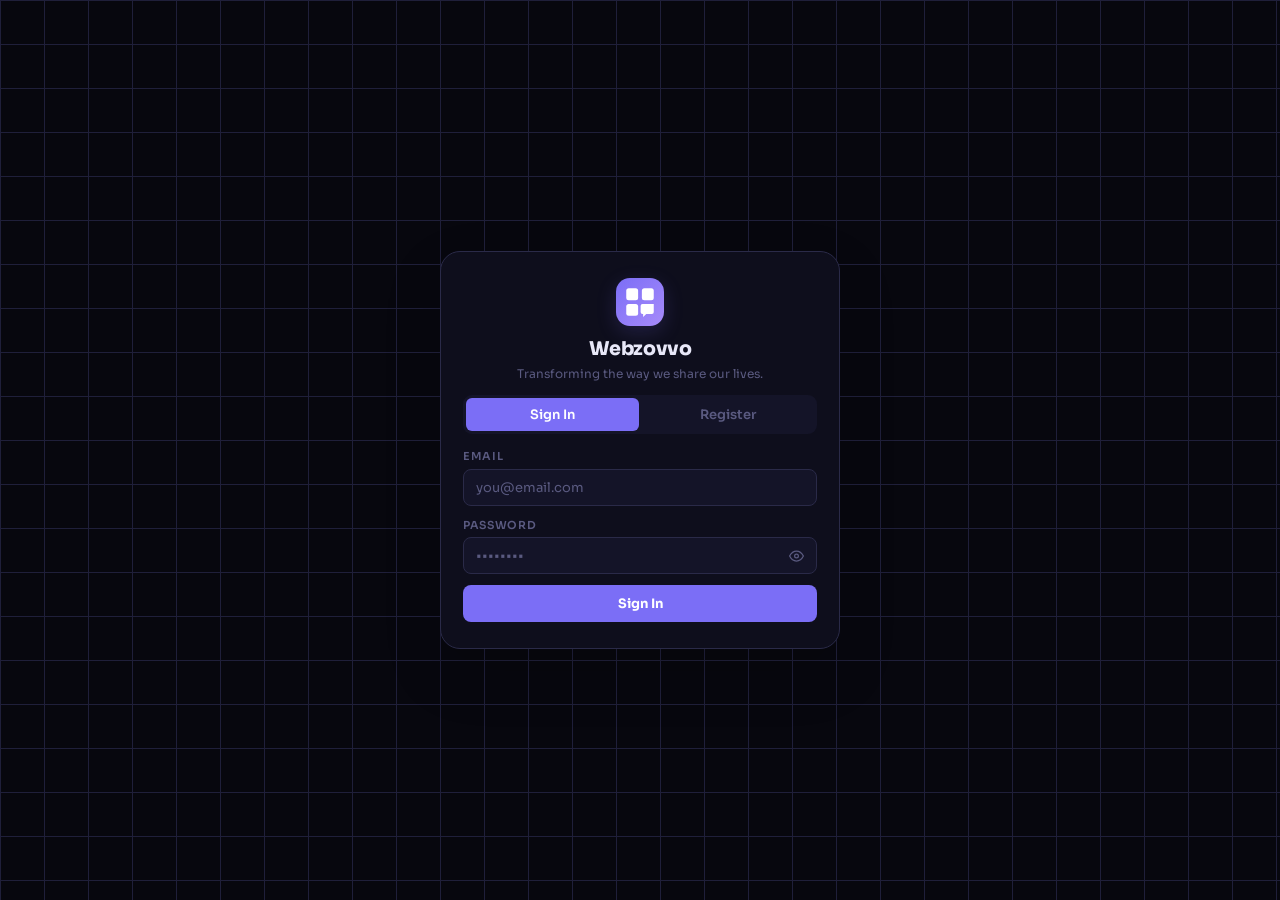
==== commit aaa9ee74: "Add files via upload" ====
--- a/index.html
+++ b/index.html
@@ -26,7 +26,7 @@
         <path d="M13.5 13.5h9.5v6.5a1.5 1.5 0 01-1.5 1.5H17l-2.5 2.5V21.5h-.5a1.5 1.5 0 01-1.5-1.5v-5a1.5 1.5 0 011.5-1.5z"/>
       </svg>
     </div>
-    <h1>Pulseship</h1>
+    <h1>Webzovvo</h1>
     <p>Transforming the way we share our lives.</p>
   </div>
 
--- a/style.css
+++ b/style.css
@@ -213,13 +213,19 @@
 .convo-name{font-size:13px;font-weight:600;white-space:nowrap;overflow:hidden;text-overflow:ellipsis;}
 .convo-preview{font-size:11px;color:var(--muted);margin-top:1px;white-space:nowrap;overflow:hidden;text-overflow:ellipsis;}
 
-/* Thread/Group thread panels — desktop: absolute beside chats */
+/* Thread/Group thread panels */
 #thread-panel,#group-thread-panel{
-  position:absolute;top:0;right:0;background:var(--bg);z-index:5;
+  position:absolute;top:0;right:0;bottom:0;
+  background:var(--bg);z-index:5;
+  width:calc(100% - var(--nav-w) - var(--panel-w));
   transform:translateX(100%);transition:transform .25s cubic-bezier(.4,0,.2,1);
-  width:calc(100% - var(--nav-w) - var(--panel-w));
 }
 #thread-panel.active,#group-thread-panel.active{transform:translateX(0);display:flex;}
+/* Desktop: thread sits right of chats list, not absolute */
+@media(min-width:641px){
+  #thread-panel,#group-thread-panel{position:relative;top:auto;right:auto;bottom:auto;width:auto;transform:none;transition:none;}
+  #thread-panel:not(.active),#group-thread-panel:not(.active){display:none;}
+}
 
 /* ═══ CARD MESSAGES ══════════════════════════════════════════ */
 /* Poll */
@@ -739,4 +745,40 @@
 .brainly-q{font-size:13px;font-weight:600;padding:10px 12px 8px;color:var(--text);line-height:1.5;}
 .brainly-footer{display:flex;align-items:center;gap:6px;padding:0 10px 10px;}
 .brainly-answer-input{flex:1;background:var(--sur2);border:1px solid var(--bor2);border-radius:20px;padding:6px 11px;color:var(--text);font-size:12px;font-family:var(--font);outline:none;}
-.brainly-answer-input:focus{border-color:var(--accent);}+.brainly-answer-input:focus{border-color:var(--accent);}
+/* ═══ MATCH ONLINE USERS ══════════════════════════════════ */
+.match-online-section{width:100%;max-width:320px;background:var(--sur2);border:1px solid var(--bor2);border-radius:12px;padding:11px 14px;margin-top:4px;}
+.match-online-label{display:flex;align-items:center;gap:6px;font-size:12px;font-weight:600;color:var(--muted);margin-bottom:9px;}
+.match-online-avatars{display:flex;flex-wrap:wrap;gap:6px;}
+.match-online-av{width:36px;height:36px;border-radius:50%;object-fit:cover;border:2px solid var(--bor2);}
+
+/* ═══ DESKTOP LAYOUT FIX ══════════════════════════════════ */
+@media(min-width:641px){
+  .main-content{display:flex;flex-direction:row;flex:1;overflow:hidden;}
+  /* Chats panel fixed width */
+  #chats-panel{width:var(--panel-w);flex-shrink:0;border-right:1px solid var(--border);}
+  #chats-panel.active{display:flex;flex:unset;}
+  /* Thread fills remaining space */
+  #thread-panel,#group-thread-panel{flex:1;min-width:0;}
+  #thread-panel.active,#group-thread-panel.active{display:flex;}
+  /* Profile panel fills space */
+  #profile-panel.active{flex:1;}
+  /* World panel fills space */
+  #world-panel.active{flex:1;}
+}
+
+/* ═══ ABOUT VIEW TWEAKS ═══════════════════════════════════ */
+.about-card .post-card{border:none;border-bottom:1px solid var(--border);border-radius:0;padding:12px 0;}
+.about-card .post-card:last-child{border-bottom:none;}
+.about-hero{padding:20px 16px 14px;}
+.about-av-ring img{width:80px;height:80px;}
+/* ═══ ACCENT COLOR TRANSITION ════════════════════════════════ */
+body,button,.btn,.send-btn,.nav-btn.active,.spage-hdr h2{transition:color .3s,background .3s,border-color .3s,box-shadow .3s;}
+
+/* ═══ LIGHT MODE DEFAULT FIX ═════════════════════════════════ */
+:root{--bg:#f4f4ff;--surface:#ffffff;--sur2:#eeeefc;--sur3:#e5e5fa;--border:#dcdcf5;--bor2:#ccccee;--text:#0f0f28;--muted:#6868a0;--online:#16a34a;--danger:#dc2626;}
+[data-theme="dark"]{--bg:#07070e;--surface:#0e0e1c;--sur2:#141428;--sur3:#1a1a32;--border:#1f1f3a;--bor2:#2a2a48;--text:#e8e8f8;--muted:#5a5a80;--online:#22d47a;--danger:#f04444;}
+[data-theme="light"]{--bg:#f4f4ff;--surface:#ffffff;--sur2:#eeeefc;--sur3:#e5e5fa;--border:#dcdcf5;--bor2:#ccccee;--text:#0f0f28;--muted:#6868a0;--online:#16a34a;--danger:#dc2626;}
+
+/* ═══ ADMIN PANEL ════════════════════════════════════════════ */
+#admin-section{border-top:1px solid var(--danger);margin-top:8px;}
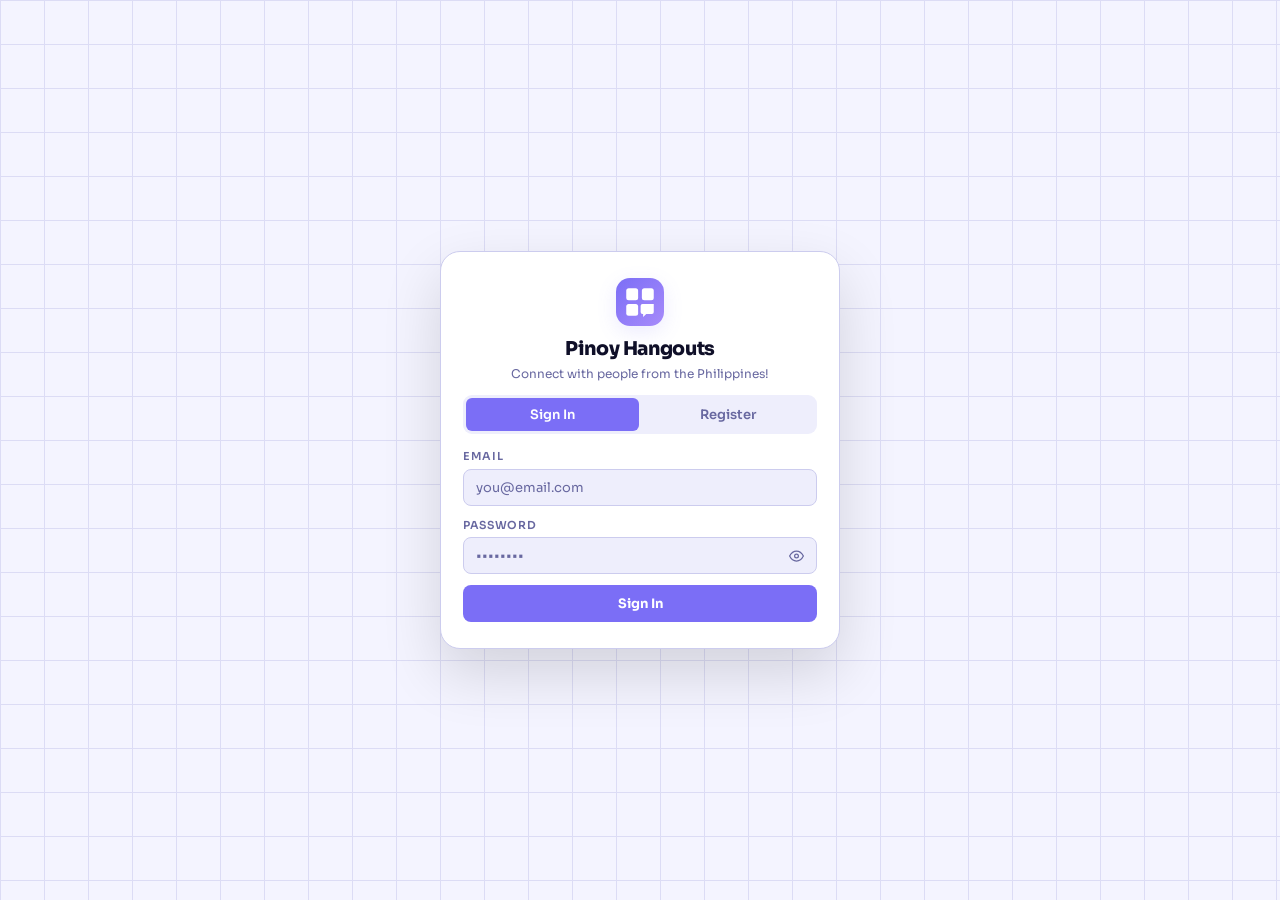
==== commit cf344468: "Add files via upload" ====
--- a/index.html
+++ b/index.html
@@ -3,14 +3,13 @@
 <head>
   <meta charset="UTF-8">
   <meta name="viewport" content="width=device-width, initial-scale=1.0">
-  <title>Pulseship</title>
+  <title>Pinoy Hangouts</title>
   <link rel="manifest" href="manifest.json">
   <meta name="theme-color" content="#07070e">
   <link rel="apple-touch-icon" href="icon-192.png">
   <link rel="stylesheet" href="style.css">
   <script>
-    // Always start dark unless user previously chose light
-    const t = localStorage.getItem('ps-theme') || 'dark';
+    const t = localStorage.getItem('ps-theme') || 'light';
     document.documentElement.setAttribute('data-theme', t);
   </script>
 </head>
@@ -26,8 +25,8 @@
         <path d="M13.5 13.5h9.5v6.5a1.5 1.5 0 01-1.5 1.5H17l-2.5 2.5V21.5h-.5a1.5 1.5 0 01-1.5-1.5v-5a1.5 1.5 0 011.5-1.5z"/>
       </svg>
     </div>
-    <h1>Webzovvo</h1>
-    <p>Transforming the way we share our lives.</p>
+    <h1>Pinoy Hangouts</h1>
+    <p>Connect with people from the Philippines!</p>
   </div>
 
   <div class="error-msg" id="error-msg"></div>
--- a/style.css
+++ b/style.css
@@ -1,3 +1,4 @@
+
 /* ============================================================
    PULSESHIP — style.css  v9  (light + dark, mobile + pc)
    ============================================================ */
@@ -706,9 +707,9 @@
 .about-hdr{display:flex;align-items:center;gap:8px;padding:0 12px;height:50px;border-bottom:1px solid var(--border);background:var(--surface);flex-shrink:0;}
 .about-back{display:flex;}
 .about-scroll{flex:1;overflow-y:auto;-webkit-overflow-scrolling:touch;}
-.about-hero{text-align:center;padding:24px 16px 16px;background:var(--surface);border-bottom:1px solid var(--border);}
-.about-av-ring{display:inline-block;border-radius:50%;padding:3px;border:3px solid var(--accent);box-shadow:0 0 0 5px var(--glow);margin-bottom:10px;}
-.about-av-ring img{width:90px;height:90px;border-radius:50%;object-fit:cover;display:block;}
+.about-hero{text-align:center;padding:16px 16px 12px;background:var(--surface);border-bottom:1px solid var(--border);}
+.about-av-ring{display:inline-block;border-radius:50%;padding:3px;border:3px solid var(--accent);box-shadow:0 0 0 5px var(--glow);margin-bottom:8px;}
+.about-av-ring img{width:72px;height:72px;border-radius:50%;object-fit:cover;display:block;}
 .about-namerow{display:flex;align-items:center;justify-content:center;gap:6px;margin-bottom:3px;}
 .about-card{background:var(--surface);margin:10px 12px 0;border-radius:12px;border:1px solid var(--border);overflow:hidden;}
 .about-card-posts{margin-bottom:14px;}
@@ -770,8 +771,7 @@
 /* ═══ ABOUT VIEW TWEAKS ═══════════════════════════════════ */
 .about-card .post-card{border:none;border-bottom:1px solid var(--border);border-radius:0;padding:12px 0;}
 .about-card .post-card:last-child{border-bottom:none;}
-.about-hero{padding:20px 16px 14px;}
-.about-av-ring img{width:80px;height:80px;}
+/* About card posts use border-bottom separators */
 /* ═══ ACCENT COLOR TRANSITION ════════════════════════════════ */
 body,button,.btn,.send-btn,.nav-btn.active,.spage-hdr h2{transition:color .3s,background .3s,border-color .3s,box-shadow .3s;}
 
@@ -781,4 +781,4 @@
 [data-theme="light"]{--bg:#f4f4ff;--surface:#ffffff;--sur2:#eeeefc;--sur3:#e5e5fa;--border:#dcdcf5;--bor2:#ccccee;--text:#0f0f28;--muted:#6868a0;--online:#16a34a;--danger:#dc2626;}
 
 /* ═══ ADMIN PANEL ════════════════════════════════════════════ */
-#admin-section{border-top:1px solid var(--danger);margin-top:8px;}+#admin-section{border-top:1px solid var(--danger);margin-top:8px;}
